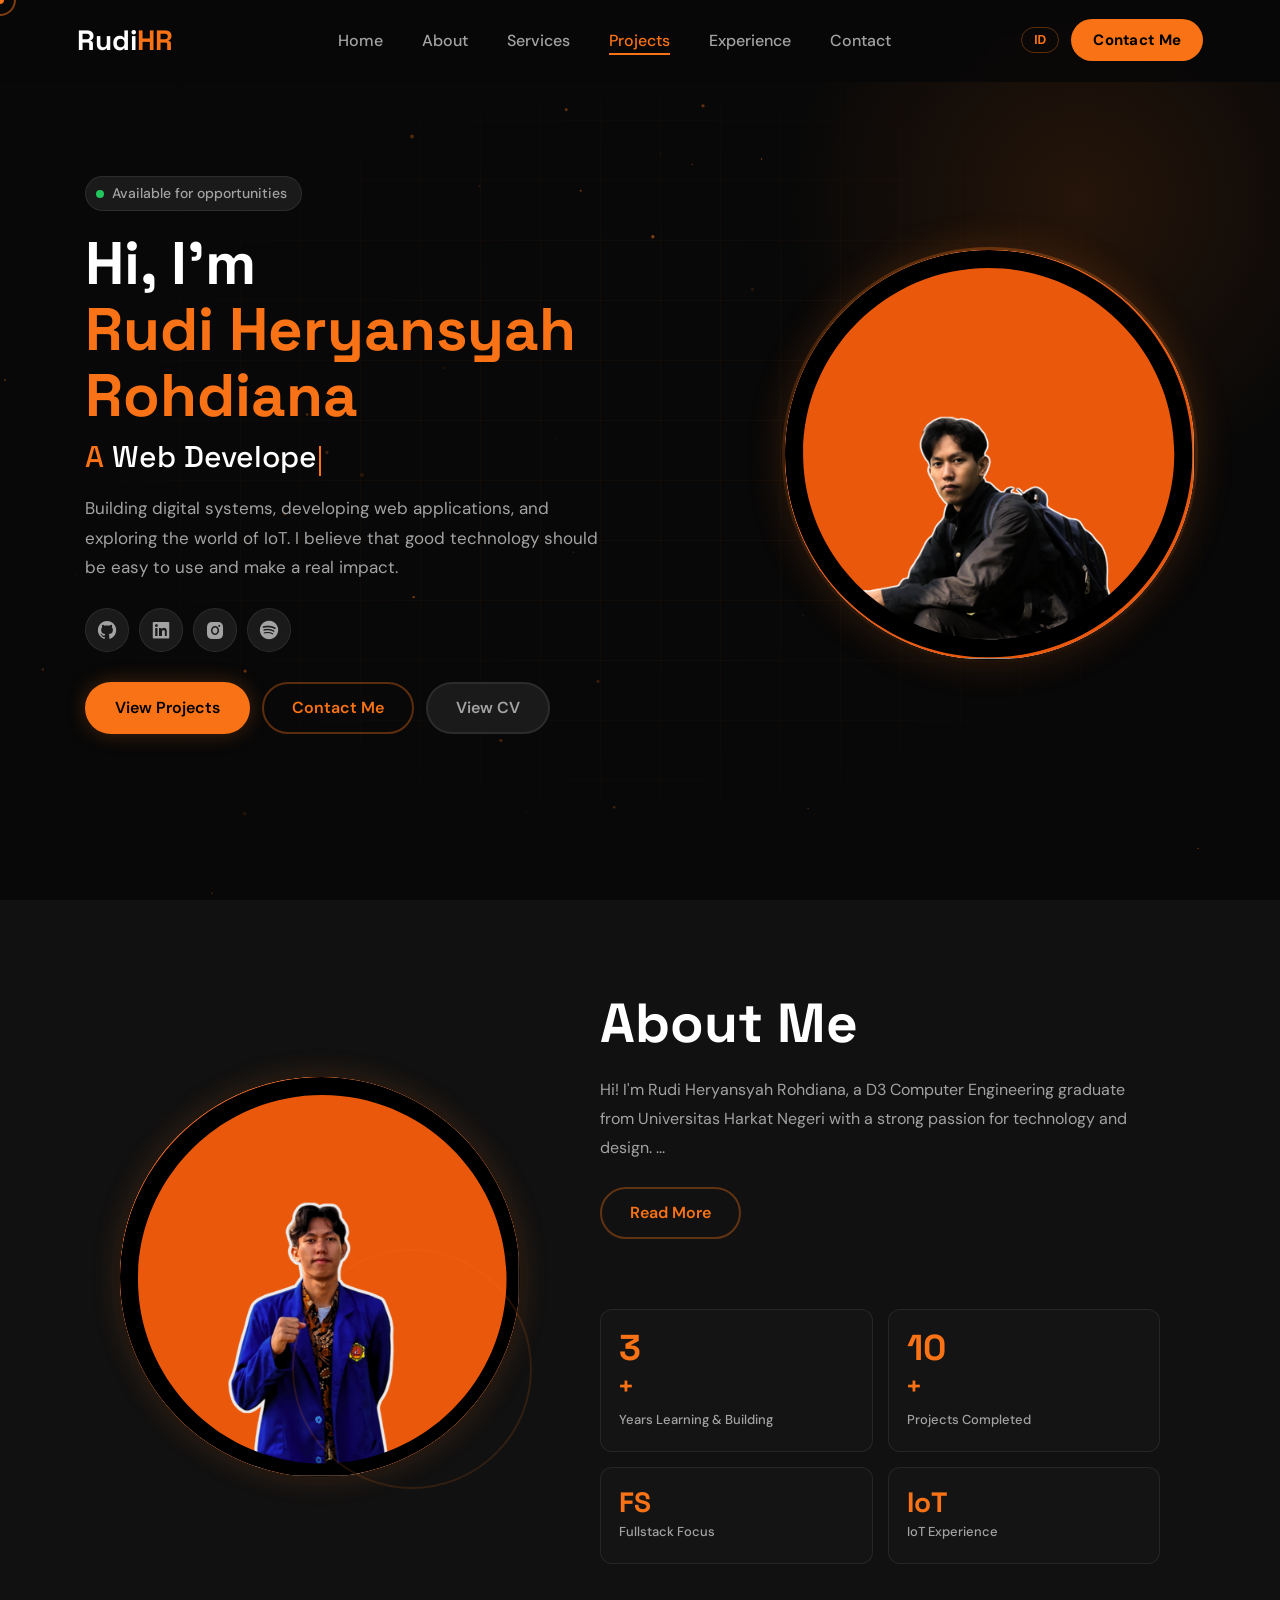
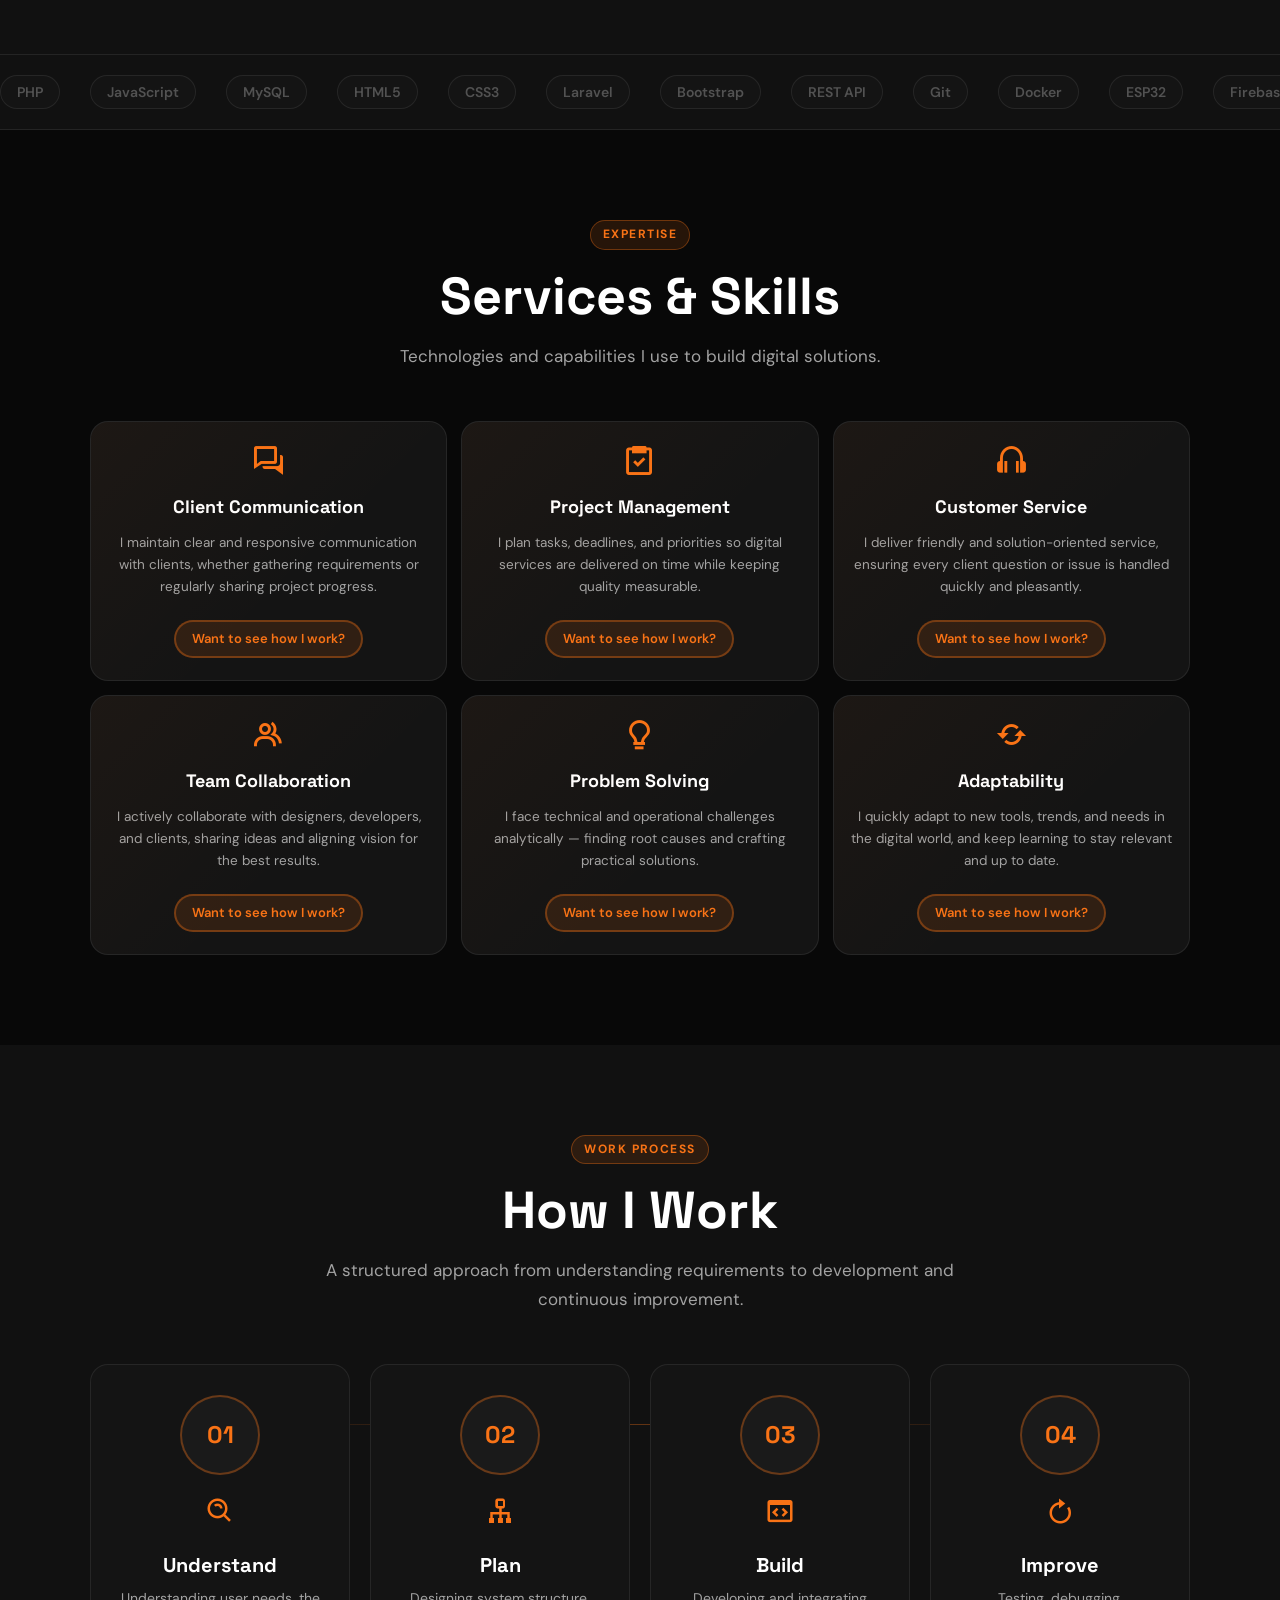
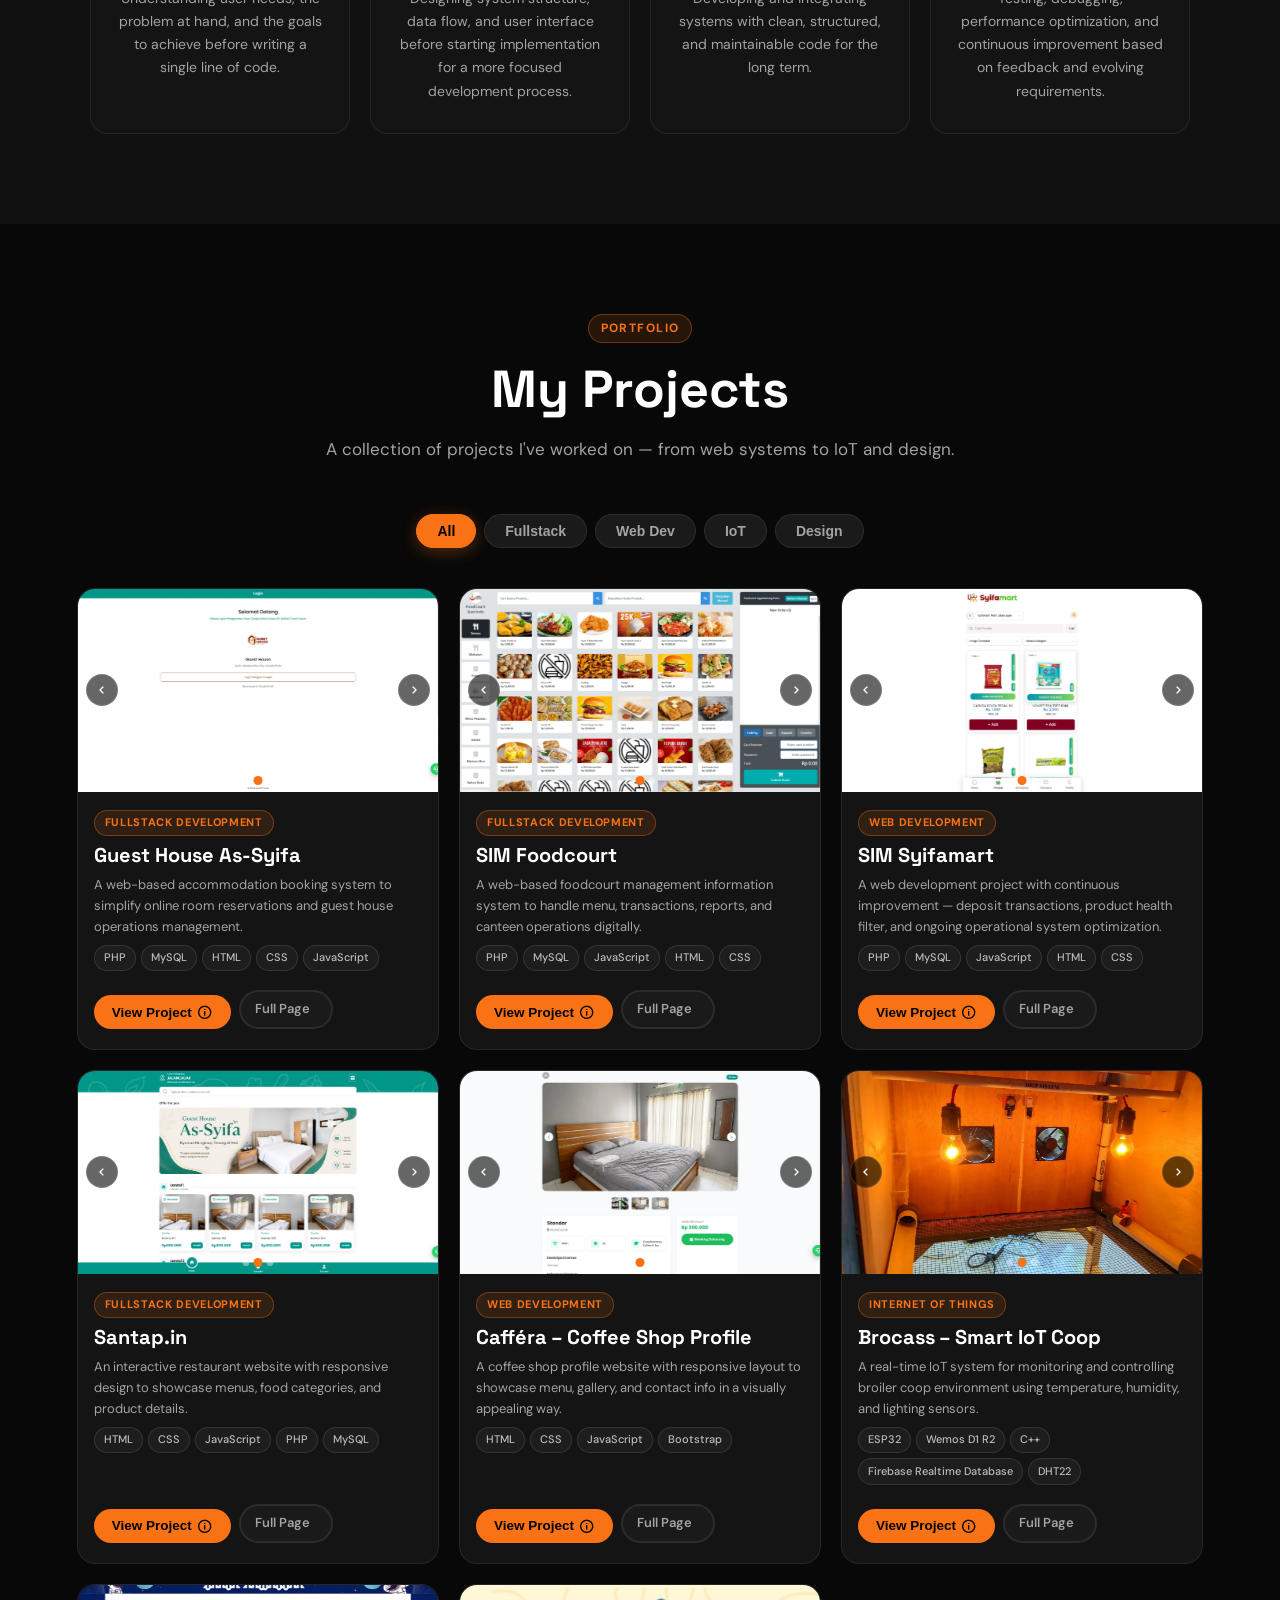
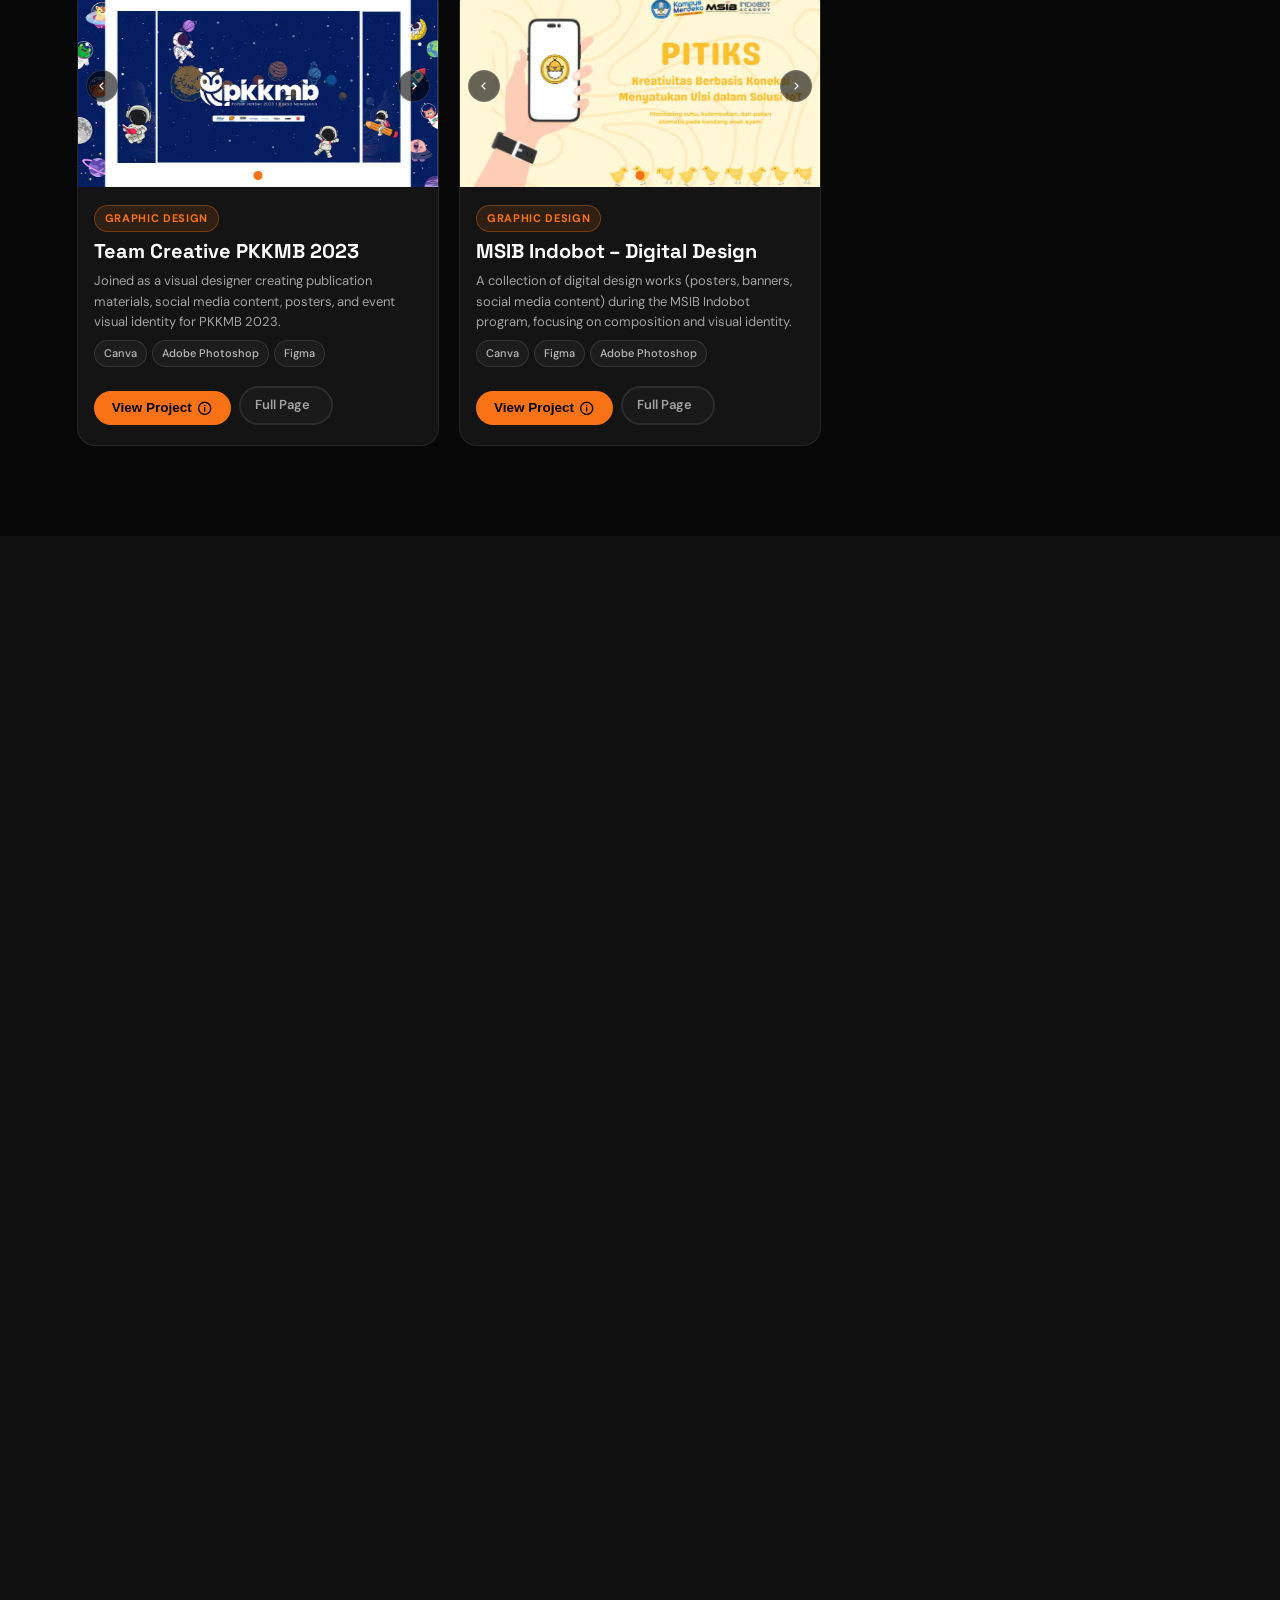
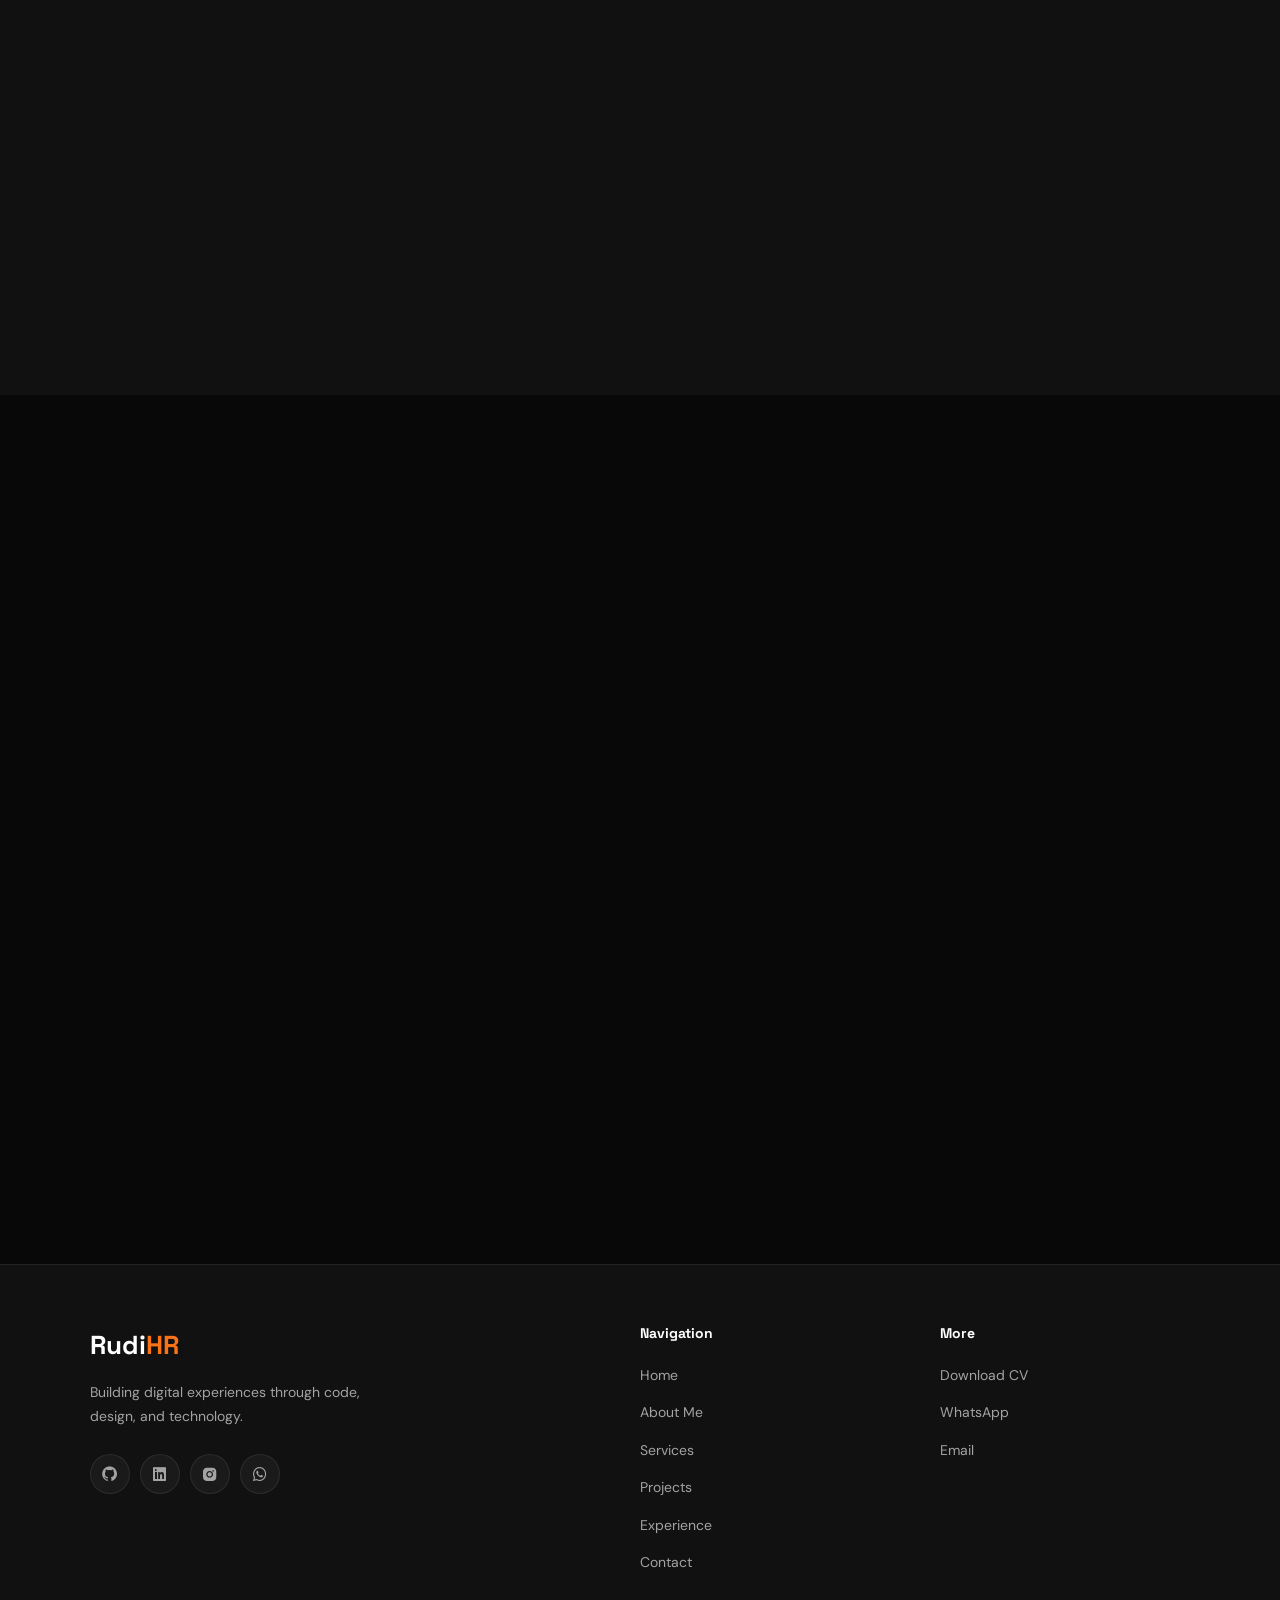
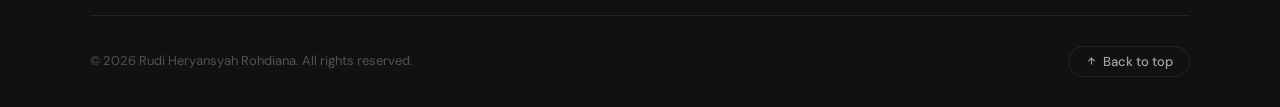
==== index.html @ b719194c "fix: update CV link for improved accessibility and clarity" ====
<!DOCTYPE html>
<html lang="en">
<head>
	<meta charset="UTF-8">
	<meta name="viewport" content="width=device-width, initial-scale=1.0">
	<meta name="description" content="Rudi Heryansyah Rohdiana — Fullstack Developer, Web Developer, IoT Enthusiast & Graphic Designer. Building digital experiences through code, design, and technology.">
	<meta property="og:title" content="Rudi Heryansyah Rohdiana | Fullstack Developer">
	<meta property="og:description" content="Fullstack Developer specializing in web systems, IoT, and digital design. Explore my projects and let's build something together.">
	<meta property="og:type" content="website">
	<title>Rudi Heryansyah Rohdiana | Fullstack Developer</title>
	<link rel="stylesheet" href="style.css">
	<link rel="preconnect" href="https://fonts.googleapis.com">
	<link rel="preconnect" href="https://fonts.gstatic.com" crossorigin>
	<link href="https://fonts.googleapis.com/css2?family=DM+Sans:wght@400;500;600;700&family=Space+Grotesk:wght@500;600;700&display=swap" rel="stylesheet">
	<link rel="stylesheet" href="https://unpkg.com/boxicons@2.1.4/css/boxicons.min.css">
</head>
<body>

<!-- ===== PRELOADER ===== -->
<div id="preloader" aria-hidden="true">
	<div class="preloader-inner">
		<span class="preloader-logo">RUDI<span>HR</span></span>
		<div class="preloader-bar"><div class="preloader-progress"></div></div>
	</div>
</div>

<!-- ===== SCROLL PROGRESS ===== -->
<div id="scrollProgress" aria-hidden="true"></div>

<!-- ===== CUSTOM CURSOR ===== -->
<div id="cursor" aria-hidden="true"></div>
<div id="cursorOuter" aria-hidden="true"></div>

<!-- ===== NAVBAR ===== -->
<header class="header" id="header">
	<a href="#home" class="logo" aria-label="Rudi HR - Kembali ke atas">
		Rudi<span>HR</span>
	</a>

	<button class="bx bx-menu" id="menu-icon" aria-label="Buka navigasi" aria-expanded="false"></button>

	<nav class="navbar" id="navbar" role="navigation" aria-label="Navigasi utama">
		<a href="#home" data-id="Beranda" data-en="Home">Home</a>
		<a href="#about" data-id="Tentang" data-en="About">About</a>
		<a href="#services" data-id="Layanan" data-en="Services">Services</a>
		<a href="#projects" data-id="Proyek" data-en="Projects">Projects</a>
		<a href="#experience" data-id="Pengalaman" data-en="Experience">Experience</a>
		<a href="#contact" data-id="Kontak" data-en="Contact">Contact</a>
	</nav>

	<div class="header-actions">
		<button id="langToggle" class="lang-toggle" type="button" aria-label="Ganti bahasa">EN</button>
		<a href="https://wa.me/62895605976398?text=Halo%20Rudi,%20saya%20tertarik%20dengan%20portofolio%20Anda!"
			class="gradient-btn" target="_blank" rel="noopener noreferrer"
			data-id="Hubungi Saya" data-en="Contact Me">Contact Me</a>
	</div>
</header>

<!-- ===== HERO SECTION ===== -->
<section class="home" id="home">
	<div class="hero-bg" aria-hidden="true">
		<div class="hero-grid"></div>
		<div class="hero-orb"></div>
		<canvas id="heroParticles"></canvas>
	</div>

	<div class="home-content reveal-left">
		<div class="availability-badge">
			<span class="availability-dot"></span>
			<span data-id="Terbuka untuk peluang baru" data-en="Available for opportunities">Available for opportunities</span>
		</div>

		<h1>
			<span data-id="Hai, Saya " data-en="Hi, I'm ">Hi, I'm </span><br>
			<span class="hero-name">Rudi Heryansyah Rohdiana</span>
		</h1>

		<h3>
			<span data-id="Seorang " data-en="A ">A </span>
			<span class="typing-text" id="typingText" aria-live="polite">Fullstack Developer</span>
		</h3>

		<p data-id="Membangun sistem digital, mengembangkan aplikasi web, dan mengeksplorasi dunia IoT. Saya percaya bahwa teknologi yang baik harus mudah digunakan dan memberikan dampak nyata."
		   data-en="Building digital systems, developing web applications, and exploring the world of IoT. I believe that good technology should be easy to use and make a real impact.">
			Building digital systems, developing web applications, and exploring the world of IoT. I believe that good technology should be easy to use and make a real impact.
		</p>

		<div class="social-icon">
			<a href="https://github.com/rudiheryansyahr02" target="_blank" rel="noopener noreferrer" aria-label="GitHub">
				<i class="bx bxl-github"></i>
			</a>
			<a href="https://www.linkedin.com/in/rudi-heryansyah-rohdiana-351042222/" target="_blank" rel="noopener noreferrer" aria-label="LinkedIn">
				<i class="bx bxl-linkedin-square"></i>
			</a>
			<a href="https://www.instagram.com/rudiheryansyah/" target="_blank" rel="noopener noreferrer" aria-label="Instagram">
				<i class="bx bxl-instagram-alt"></i>
			</a>
			<a href="https://open.spotify.com/user/7ftxss2qlmjs1l2uc2qrbvd3y?si=69e1d2ec35484572&nd=1&dlsi=08dc58176dfe413d" target="_blank" rel="noopener noreferrer" aria-label="Spotify">
				<i class="bx bxl-spotify"></i>
			</a>
		</div>

		<div class="btn-group">
			<a href="#projects" class="btn btn-primary" data-id="Lihat Proyek" data-en="View Projects">
				<i class="bx bx-code-alt"></i> View Projects
			</a>
			<a href="#contact" class="btn btn-outline" data-id="Hubungi Saya" data-en="Contact Me">
				<i class="bx bx-message-dots"></i> Contact Me
			</a>
			<a href="CV_Rudi Heryansyah Rohdiana.pdf" target="_blank" rel="noopener noreferrer" class="btn btn-ghost" data-id="Lihat CV" data-en="View CV" aria-label="View CV">
    			<i class="bx bx-show"></i>Download CV
			</a>
		</div>
	</div>

	<div class="home-img reveal-right">
		<div class="hero-img-wrap">
			<img src="images/banner.svg" alt="Rudi Heryansyah Rohdiana — Fullstack Developer illustration">
		</div>
	</div>
</section>

<!-- ===== ABOUT SECTION ===== -->
<section class="about" id="about">
	<div class="about-img reveal-left">
		<div class="about-img-wrap">
			<img src="images/banner2.svg" alt="About Rudi Heryansyah Rohdiana">
		</div>
	</div>

	<div class="about-content reveal-right">
		<h2 data-id="Tentang Saya" data-en="About Me">About <span>Me</span></h2>

		<p id="aboutText">
			<span data-id="Halo! Saya Rudi Heryansyah Rohdiana, lulusan D3 Teknik Komputer dari Universitas Harkat Negeri dengan minat besar di dunia teknologi dan desain."
			data-en="Hi! I'm Rudi Heryansyah Rohdiana, a D3 Computer Engineering graduate from Universitas Harkat Negeri with a strong passion for technology and design.">Hi! I'm Rudi Heryansyah Rohdiana, a D3 Computer Engineering graduate from Universitas Harkat Negeri with a strong passion for technology and design.</span>
			<span id="dots">...</span>
			<span id="more" hidden>
				<span data-id=" Saya senang membangun solusi digital yang bermanfaat melalui website, aplikasi, dan perangkat IoT. Selain teknis, saya juga mengeksplorasi desain grafis dan video editing sebagai cara mengekspresikan ide. Bagi saya, belajar hal baru adalah bagian terpenting dari perjalanan ini — karena dari situ saya terus tumbuh dan berkontribusi nyata di dunia digital."
				data-en=" I enjoy building useful digital solutions through websites, applications, and IoT devices. Beyond the technical side, I also explore graphic design and video editing as a way to express ideas. For me, continuous learning is the most important part of this journey — it's how I keep growing and making a real impact in the digital world."> I enjoy building useful digital solutions through websites, applications, and IoT devices. Beyond the technical side, I also explore graphic design and video editing as a way to express ideas. For me, continuous learning is the most important part of this journey — it's how I keep growing and making a real impact in the digital world.</span>
			</span>
		</p>

		<a href="#aboutText" class="btn btn-outline" id="readMoreBtn" aria-expanded="false"
		   data-id="Baca Selengkapnya" data-en="Read More">Read More</a>

		<div class="about-stats">
			<div class="stat-item reveal-up">
				<span class="stat-number" data-count="3">0</span><span class="stat-suffix">+</span>
				<span class="stat-label" data-id="Tahun Belajar & Membangun" data-en="Years Learning & Building">Years Learning & Building</span>
			</div>
			<div class="stat-item reveal-up">
				<span class="stat-number" data-count="10">0</span><span class="stat-suffix">+</span>
				<span class="stat-label" data-id="Proyek Selesai" data-en="Projects Completed">Projects Completed</span>
			</div>
			<div class="stat-item reveal-up">
				<span class="stat-number stat-text">FS</span>
				<span class="stat-label" data-id="Fullstack Focus" data-en="Fullstack Focus">Fullstack Focus</span>
			</div>
			<div class="stat-item reveal-up">
				<span class="stat-number stat-text">IoT</span>
				<span class="stat-label" data-id="Pengalaman IoT" data-en="IoT Experience">IoT Experience</span>
			</div>
		</div>
	</div>
</section>

<!-- ===== TECH MARQUEE ===== -->
<div class="marquee-section" aria-hidden="true">
	<div class="marquee-track">
		<div class="marquee-content">
			<span>PHP</span><span>JavaScript</span><span>MySQL</span><span>HTML5</span><span>CSS3</span>
			<span>Laravel</span><span>Bootstrap</span><span>REST API</span><span>Git</span><span>Docker</span>
			<span>ESP32</span><span>Firebase</span><span>Figma</span><span>Arduino IDE</span><span>VS Code</span>
			<span>PHP</span><span>JavaScript</span><span>MySQL</span><span>HTML5</span><span>CSS3</span>
			<span>Laravel</span><span>Bootstrap</span><span>REST API</span><span>Git</span><span>Docker</span>
			<span>ESP32</span><span>Firebase</span><span>Figma</span><span>Arduino IDE</span><span>VS Code</span>
		</div>
	</div>
</div>

<!-- ===== SERVICES (SKILLS) SECTION ===== -->
<section class="services" id="services">
	<div class="section-header reveal-up">
		<span class="section-tag" data-id="Keahlian" data-en="Expertise">Expertise</span>
		<h2 class="heading" data-id="Layanan & Skill" data-en="Services & Skills">Services & <span>Skills</span></h2>
		<p class="section-subtitle" data-id="Teknologi dan kemampuan yang saya gunakan untuk membangun solusi digital." data-en="Technologies and capabilities I use to build digital solutions.">Technologies and capabilities I use to build digital solutions.</p>
	</div>

	<div class="service-category reveal-up">
		<div class="services-container">
			<div class="service-box animate">
				<div class="service-info">
					<i class="bx bx-conversation"></i>
					<h4 data-id="Komunikasi Klien" data-en="Client Communication">Client Communication</h4>
					<p data-id="Saya menjaga komunikasi yang jelas dan responsif dengan klien, baik saat menggali kebutuhan maupun memberi kabar progres proyek secara rutin."
					data-en="I maintain clear and responsive communication with clients, whether gathering requirements or regularly sharing project progress.">I maintain clear and responsive communication with clients, whether gathering requirements or regularly sharing project progress.</p>
					<a href="services/soft-communication.html" class="btn doc-btn" data-id="Mau tahu caraku bekerja?" data-en="Want to see how I work?">Want to see how I work?</a>
				</div>
			</div>
			<div class="service-box animate">
				<div class="service-info">
					<i class="bx bx-task"></i>
					<h4 data-id="Manajemen Proyek" data-en="Project Management">Project Management</h4>
					<p data-id="Saya merencanakan tugas, tenggat waktu, dan prioritas agar layanan digital tersampaikan tepat waktu dan tetap terukur kualitasnya."
					data-en="I plan tasks, deadlines, and priorities so digital services are delivered on time while keeping quality measurable.">I plan tasks, deadlines, and priorities so digital services are delivered on time while keeping quality measurable.</p>
					<a href="services/soft-project.html" class="btn doc-btn" data-id="Mau tahu caraku bekerja?" data-en="Want to see how I work?">Want to see how I work?</a>
				</div>
			</div>
			<div class="service-box animate">
				<div class="service-info">
					<i class="bx bx-headphone"></i>
					<h4 data-id="Pelayanan Pelanggan" data-en="Customer Service">Customer Service</h4>
					<p data-id="Saya memberikan pelayanan dengan ramah dan solutif, memastikan setiap pertanyaan maupun kendala klien ditangani dengan cepat dan menyenangkan."
					data-en="I deliver friendly and solution-oriented service, ensuring every client question or issue is handled quickly and pleasantly.">I deliver friendly and solution-oriented service, ensuring every client question or issue is handled quickly and pleasantly.</p>
					<a href="services/soft-service.html" class="btn doc-btn" data-id="Mau tahu caraku bekerja?" data-en="Want to see how I work?">Want to see how I work?</a>
				</div>
			</div>
			<div class="service-box animate">
				<div class="service-info">
					<i class="bx bx-group"></i>
					<h4 data-id="Kolaborasi Tim" data-en="Team Collaboration">Team Collaboration</h4>
					<p data-id="Saya bekerja sama secara aktif dengan desainer, developer, maupun klien, berbagi ide dan menjaga keselarasan visi agar hasil maksimal."
					data-en="I actively collaborate with designers, developers, and clients, sharing ideas and aligning vision for the best results.">I actively collaborate with designers, developers, and clients, sharing ideas and aligning vision for the best results.</p>
					<a href="services/soft-teamwork.html" class="btn doc-btn" data-id="Mau tahu caraku bekerja?" data-en="Want to see how I work?">Want to see how I work?</a>
				</div>
			</div>
			<div class="service-box animate">
				<div class="service-info">
					<i class="bx bx-bulb"></i>
					<h4 data-id="Pemecahan Masalah" data-en="Problem Solving">Problem Solving</h4>
					<p data-id="Saya menghadapi tantangan teknis maupun operasional dengan pendekatan analitis, mencari akar masalah lalu merumuskan solusi yang tepat guna."
					data-en="I face technical and operational challenges analytically — finding root causes and crafting practical solutions.">I face technical and operational challenges analytically — finding root causes and crafting practical solutions.</p>
					<a href="services/soft-problem.html" class="btn doc-btn" data-id="Mau tahu caraku bekerja?" data-en="Want to see how I work?">Want to see how I work?</a>
				</div>
			</div>
			<div class="service-box animate">
				<div class="service-info">
					<i class="bx bx-refresh"></i>
					<h4 data-id="Adaptabilitas" data-en="Adaptability">Adaptability</h4>
					<p data-id="Saya mudah beradaptasi dengan alat, tren, dan kebutuhan baru di dunia digital, serta terus belajar agar layanan tetap relevan dan up to date."
					data-en="I quickly adapt to new tools, trends, and needs in the digital world, and keep learning to stay relevant and up to date.">I quickly adapt to new tools, trends, and needs in the digital world, and keep learning to stay relevant and up to date.</p>
					<a href="services/soft-adaptability.html" class="btn doc-btn" data-id="Mau tahu caraku bekerja?" data-en="Want to see how I work?">Want to see how I work?</a>
				</div>
			</div>
		</div>
	</div>
</section>

<!-- ===== HOW I WORK SECTION ===== -->
<section class="how-i-work" id="how-i-work">
	<div class="section-header reveal-up">
		<span class="section-tag" data-id="Proses Kerja" data-en="Work Process">Work Process</span>
		<h2 class="heading" data-id="Bagaimana Saya Bekerja" data-en="How I Work">How I <span>Work</span></h2>
		<p class="section-subtitle" data-id="Pendekatan terstruktur dari pemahaman kebutuhan hingga pengembangan dan peningkatan berkelanjutan." data-en="A structured approach from understanding requirements to development and continuous improvement.">A structured approach from understanding requirements to development and continuous improvement.</p>
	</div>
	<div class="work-steps">
		<div class="work-step reveal-up">
			<div class="step-number">01</div>
			<div class="step-icon"><i class="bx bx-search-alt"></i></div>
			<h3 data-id="Pahami" data-en="Understand">Understand</h3>
			<p data-id="Memahami kebutuhan pengguna, masalah yang dihadapi, dan tujuan yang ingin dicapai sebelum menulis satu baris kode pun."
			data-en="Understanding user needs, the problem at hand, and the goals to achieve before writing a single line of code.">Understanding user needs, the problem at hand, and the goals to achieve before writing a single line of code.</p>
		</div>
		<div class="work-step reveal-up">
			<div class="step-number">02</div>
			<div class="step-icon"><i class="bx bx-sitemap"></i></div>
			<h3 data-id="Rancang" data-en="Plan">Plan</h3>
			<p data-id="Merancang struktur sistem, alur data, dan antarmuka pengguna sebelum memulai implementasi agar pengembangan lebih terarah."
			data-en="Designing system structure, data flow, and user interface before starting implementation for a more focused development process.">Designing system structure, data flow, and user interface before starting implementation for a more focused development process.</p>
		</div>
		<div class="work-step reveal-up">
			<div class="step-number">03</div>
			<div class="step-icon"><i class="bx bx-code-block"></i></div>
			<h3 data-id="Bangun" data-en="Build">Build</h3>
			<p data-id="Mengembangkan dan mengintegrasikan sistem dengan kode yang bersih, terstruktur, dan dapat dipelihara untuk jangka panjang."
			data-en="Developing and integrating systems with clean, structured, and maintainable code for the long term.">Developing and integrating systems with clean, structured, and maintainable code for the long term.</p>
		</div>
		<div class="work-step reveal-up">
			<div class="step-number">04</div>
			<div class="step-icon"><i class="bx bx-revision"></i></div>
			<h3 data-id="Tingkatkan" data-en="Improve">Improve</h3>
			<p data-id="Testing, debugging, optimasi performa, dan peningkatan berkelanjutan berdasarkan feedback dan kebutuhan yang berkembang."
			data-en="Testing, debugging, performance optimization, and continuous improvement based on feedback and evolving requirements.">Testing, debugging, performance optimization, and continuous improvement based on feedback and evolving requirements.</p>
		</div>
	</div>
</section>

<!-- ===== PROJECTS SECTION ===== -->
<section class="projects-section" id="projects">
	<div class="section-header reveal-up">
		<span class="section-tag" data-id="Portofolio" data-en="Portfolio">Portfolio</span>
		<h2 class="heading" data-id="Proyek Saya" data-en="My Projects">My <span>Projects</span></h2>
		<p class="section-subtitle" data-id="Kumpulan project yang pernah saya kerjakan — dari sistem web hingga IoT dan desain." data-en="A collection of projects I've worked on — from web systems to IoT and design.">A collection of projects I've worked on — from web systems to IoT and design.</p>
	</div>

	<div class="project-filters reveal-up" role="tablist" aria-label="Filter proyek">
		<button class="filter-btn active" data-filter="all" role="tab" aria-selected="true" data-id="Semua" data-en="All">All</button>
		<button class="filter-btn" data-filter="Fullstack Development" role="tab" aria-selected="false">Fullstack</button>
		<button class="filter-btn" data-filter="Web Development" role="tab" aria-selected="false">Web Dev</button>
		<button class="filter-btn" data-filter="Internet of Things" role="tab" aria-selected="false">IoT</button>
		<button class="filter-btn" data-filter="Graphic Design" role="tab" aria-selected="false">Design</button>
	</div>

	<div class="project-grid" id="projectGrid"></div>
</section>

<!-- ===== EXPERIENCE SECTION ===== -->
<section class="experience" id="experience">
	<div class="section-header reveal-up">
		<span class="section-tag" data-id="Perjalanan" data-en="Journey">Journey</span>
		<h2 class="heading" data-id="Pengalaman & Kegiatan" data-en="Experience & Activities">Experience & <span>Activities</span></h2>
	</div>

	<div class="exp-grid">
		<article class="exp-card animate">
			<div class="exp-head">
				<div class="exp-icon"><i class="bx bx-book-open"></i></div>
				<div class="exp-meta">
					<span class="timeline-period">2022 – 2025</span>
					<span class="timeline-tag tag-experience">Experience</span>
				</div>
			</div>
			<h3>D3 Teknik Komputer</h3>
			<h4>Universitas Harkat Negeri</h4>
			<p data-id="Menempuh pendidikan di bidang Teknik Komputer dan mengembangkan ketertarikan pada website, aplikasi mobile, sistem digital, dan Internet of Things."
			data-en="Studied Computer Engineering and developed interest in websites, mobile apps, digital systems, and the Internet of Things.">Studied Computer Engineering and developed interest in websites, mobile apps, digital systems, and the Internet of Things.</p>
			<div class="timeline-gallery">
				<img src="images/5 (1).webp" alt="D3 Teknik Komputer - dokumentasi 1" loading="lazy">
				<img src="images/5 (2).webp" alt="D3 Teknik Komputer - dokumentasi 2" loading="lazy">
				<img src="images/5 (3).webp" alt="D3 Teknik Komputer - dokumentasi 3" loading="lazy">
			</div>
		</article>

		<article class="exp-card animate">
			<div class="exp-head">
				<div class="exp-icon"><i class="bx bx-code-curly"></i></div>
				<div class="exp-meta">
					<span class="timeline-period">FEB 2026 – NOW</span>
					<span class="timeline-tag tag-experience">Experience</span>
				</div>
			</div>
			<h3>Fullstack Developer</h3>
			<h4 data-id="Yayasan Assyifa Al Khoeriyah" data-en="Assyifa Al Khoeriyah Foundation">Assyifa Al Khoeriyah Foundation</h4>
			<p data-id="Berpengalaman sebagai Fullstack Developer dalam mendukung pengembangan dan pemeliharaan solusi digital di lingkungan Yayasan Assyifa Al Khoeriyah."
			data-en="Experienced as a Fullstack Developer supporting the development and maintenance of digital solutions at Assyifa Al Khoeriyah Foundation.">Experienced as a Fullstack Developer supporting the development and maintenance of digital solutions at Assyifa Al Khoeriyah Foundation.</p>
			<div class="timeline-gallery">
				<img src="images/6 (1).webp" alt="Fullstack Developer - dokumentasi 1" loading="lazy">
				<img src="images/6 (2).webp" alt="Fullstack Developer - dokumentasi 2" loading="lazy">
				<img src="images/6 (3).webp" alt="Fullstack Developer - dokumentasi 3" loading="lazy">
			</div>
		</article>

		<article class="exp-card animate">
			<div class="exp-head">
				<div class="exp-icon"><i class="bx bx-chip"></i></div>
				<div class="exp-meta">
					<span class="timeline-period">Feb – Jul 2024</span>
					<span class="timeline-tag tag-experience">Experience</span>
				</div>
			</div>
			<h3>MSIB Indobot</h3>
			<h4 data-id="Program Pengembangan IoT" data-en="IoT Development Program">IoT Development Program</h4>
			<p data-id="Mengerjakan dan mendokumentasikan proyek IoT serta menghasilkan karya desain digital sebagai bagian dari proses belajar dan pengembangan portofolio."
			data-en="Built and documented IoT projects while producing digital design works as part of my learning and portfolio development.">Built and documented IoT projects while producing digital design works as part of my learning and portfolio development.</p>
			<div class="timeline-gallery">
				<img src="images/msib1.webp" alt="MSIB Indobot - dokumentasi 1" loading="lazy">
				<img src="images/msib2 (1).webp" alt="MSIB Indobot - dokumentasi 2" loading="lazy">
				<img src="images/msib2 (2).webp" alt="MSIB Indobot - dokumentasi 3" loading="lazy">
			</div>
		</article>

		<article class="exp-card animate">
			<div class="exp-head">
				<div class="exp-icon"><i class="bx bx-group"></i></div>
				<div class="exp-meta">
					<span class="timeline-period">Agustus 2023</span>
					<span class="timeline-tag tag-activities">Activities</span>
				</div>
			</div>
			<h3>Team Creative PKKMB 2023</h3>
			<h4 data-id="Panitia, Divisi Kreatif" data-en="Committee, Creative Division">Committee, Creative Division</h4>
			<p data-id="Berperan dalam menyiapkan desain untuk kebutuhan acara. Pengalaman ini melatih kreativitas, kerja sama tim, dan kemampuan menyampaikan informasi melalui visual."
			data-en="Helped prepare designs for event needs. This experience trained creativity, teamwork, and the ability to communicate through visuals.">Helped prepare designs for event needs. This experience trained creativity, teamwork, and the ability to communicate through visuals.</p>
			<div class="timeline-gallery">
				<img src="images/3 (1).webp" alt="PKKMB 2023 - dokumentasi 1" loading="lazy">
				<img src="images/3 (2).webp" alt="PKKMB 2023 - dokumentasi 2" loading="lazy">
				<img src="images/3 (3).webp" alt="PKKMB 2023 - dokumentasi 3" loading="lazy">
			</div>
		</article>

		<article class="exp-card animate">
			<div class="exp-head">
				<div class="exp-icon"><i class="bx bx-trophy"></i></div>
				<div class="exp-meta">
					<span class="timeline-period">Desember 2023</span>
					<span class="timeline-tag tag-activities">Activities</span>
				</div>
			</div>
			<h3>Juara 2 Lomba Quicky Macky</h3>
			<h4 data-id="Tingkat Program Studi" data-en="Study Program Level">Study Program Level</h4>
			<p data-id="Berhasil meraih peringkat kedua dalam lomba akademik tingkat program studi."
			data-en="Achieved 2nd place in an academic competition at the study program level.">Achieved 2nd place in an academic competition at the study program level.</p>
			<div class="timeline-gallery">
				<img src="images/2 (1).webp" alt="Juara lomba - dokumentasi 1" loading="lazy">
				<img src="images/2 (2).webp" alt="Juara lomba - dokumentasi 2" loading="lazy">
				<img src="images/2 (3).webp" alt="Juara lomba - dokumentasi 3" loading="lazy">
			</div>
		</article>

		<article class="exp-card animate">
			<div class="exp-head">
				<div class="exp-icon"><i class="bx bx-pencil"></i></div>
				<div class="exp-meta">
					<span class="timeline-period">2023</span>
					<span class="timeline-tag tag-activities">Activities</span>
				</div>
			</div>
			<h3>Team Leader — Lomba Karya Tulis Ilmiah</h3>
			<h4 data-id="Ketua Tim" data-en="Team Leader">Team Leader</h4>
			<p data-id="Menjadi ketua tim dalam Lomba Karya Tulis Ilmiah dengan mengangkat isu pemanfaatan kecerdasan buatan. Karya kami mengusung judul &ldquo;Utilizing AI to Build a Smart and Dynamic Future&rdquo;."
			data-en="Served as team leader in a Scientific Writing Competition on leveraging artificial intelligence. Our work was titled &ldquo;Utilizing AI to Build a Smart and Dynamic Future&rdquo;.">Served as team leader in a Scientific Writing Competition on leveraging artificial intelligence. Our work was titled &ldquo;Utilizing AI to Build a Smart and Dynamic Future&rdquo;.</p>
			<div class="timeline-gallery">
				<img src="images/1 (1).webp" alt="LKTI - dokumentasi 1" loading="lazy">
				<img src="images/1 (2).webp" alt="LKTI - dokumentasi 2" loading="lazy">
				<img src="images/1 (3).webp" alt="LKTI - dokumentasi 3" loading="lazy">
			</div>
		</article>

		<article class="exp-card animate">
			<div class="exp-head">
				<div class="exp-icon"><i class="bx bx-target-lock"></i></div>
				<div class="exp-meta">
					<span class="timeline-period">2023 – 2024</span>
					<span class="timeline-tag tag-activities">Activities</span>
				</div>
			</div>
			<h3>Leader UKM Bulutangkis</h3>
			<h4 data-id="Ketua / Leader" data-en="Chairman / Leader">Chairman / Leader</h4>
			<ul class="timeline-list">
				<li data-id="Mengatur jadwal latihan, mengoordinasikan turnamen, dan memotivasi anggota untuk mencapai performa terbaik."
				data-en="Organized practice schedules, coordinated tournaments, and motivated members to reach their best performance.">Organized practice schedules, coordinated tournaments, and motivated members to reach their best performance.</li>
				<li data-id="Memberikan bimbingan teknik dasar dan aturan permainan resmi."
				data-en="Provided guidance on basic techniques and official game rules.">Provided guidance on basic techniques and official game rules.</li>
			</ul>
			<div class="timeline-gallery">
				<img src="images/4 (1).webp" alt="UKM Bulutangkis - dokumentasi 1" loading="lazy">
				<img src="images/4 (2).webp" alt="UKM Bulutangkis - dokumentasi 2" loading="lazy">
				<img src="images/4 (3).webp" alt="UKM Bulutangkis - dokumentasi 3" loading="lazy">
			</div>
		</article>
	</div>
</section>

<!-- ===== CONTACT SECTION ===== -->
<section class="contact" id="contact">
	<div class="section-header reveal-up">
		<span class="section-tag" data-id="Kontak" data-en="Contact">Contact</span>
		<h2 class="heading" data-id="Mari Berkolaborasi" data-en="Let's Build Together">Let's Build <span>Together</span></h2>
		<p class="section-subtitle" data-id="Punya project menarik? Saya terbuka untuk diskusi, kolaborasi, atau peluang kerja." data-en="Have an interesting project? I'm open for discussions, collaborations, or job opportunities.">Have an interesting project? I'm open for discussions, collaborations, or job opportunities.</p>
	</div>

	<div class="contact-wrapper">
		<div class="contact-info reveal-left">
			<h3 data-id="Hubungi Saya" data-en="Get In Touch">Get In Touch</h3>
			<p data-id="Jangan ragu untuk menghubungi saya melalui form atau kontak langsung di bawah ini." data-en="Feel free to reach out via the form or directly through the channels below.">Feel free to reach out via the form or directly through the channels below.</p>

			<div class="contact-links">
				<a href="https://wa.me/62895605976398?text=Halo%20Rudi,%20saya%20tertarik%20untuk%20berdiskusi%20mengenai%20project..." class="contact-link" target="_blank" rel="noopener noreferrer">
					<i class="bx bxl-whatsapp"></i>
					<div>
						<span class="contact-link-label">WhatsApp</span>
						<span class="contact-link-value">+62 895 6059 76398</span>
					</div>
				</a>
				<a href="mailto:rudihr016@gmail.com" class="contact-link" target="_blank" rel="noopener noreferrer">
					<i class="bx bx-envelope"></i>
					<div>
						<span class="contact-link-label">Email</span>
						<span class="contact-link-value">rudihr016@gmail.com</span>
					</div>
				</a>
				<a href="https://www.linkedin.com/in/rudi-heryansyah-rohdiana-351042222/" class="contact-link" target="_blank" rel="noopener noreferrer">
					<i class="bx bxl-linkedin"></i>
					<div>
						<span class="contact-link-label">LinkedIn</span>
						<span class="contact-link-value">Rudi Heryansyah Rohdiana</span>
					</div>
				</a>
				<a href="https://github.com/rudiheryansyahr02" class="contact-link" target="_blank" rel="noopener noreferrer">
					<i class="bx bxl-github"></i>
					<div>
						<span class="contact-link-label">GitHub</span>
						<span class="contact-link-value">rudiheryansyahr02</span>
					</div>
				</a>
			</div>
		</div>

		<form id="contactForm" class="contact-form reveal-right" novalidate>
			<div class="form-row">
				<div class="form-group">
					<label for="from_name" data-id="Nama Lengkap" data-en="Full Name">Full Name</label>
					<input type="text" id="from_name" name="from_name" placeholder="John Doe" data-ph-id="Nama Lengkap" data-ph-en="John Doe" required autocomplete="name">
				</div>
				<div class="form-group">
					<label for="from_email">Email</label>
					<input type="email" id="from_email" name="from_email" placeholder="john@example.com" data-ph-id="email@contoh.com" data-ph-en="john@example.com" required autocomplete="email">
				</div>
			</div>
			<div class="form-group">
				<label for="subject" data-id="Subjek" data-en="Subject">Subject</label>
				<input type="text" id="subject" name="subject" placeholder="Project discussion / collaboration" data-ph-id="Diskusi project / kolaborasi" data-ph-en="Project discussion / collaboration" required>
			</div>
			<div class="form-group">
				<label for="message" data-id="Pesan" data-en="Message">Message</label>
				<textarea id="message" name="message" rows="5" placeholder="Tell me about your project or how I can help..." data-ph-id="Ceritakan project atau bagaimana saya bisa membantu..." data-ph-en="Tell me about your project or how I can help..." required minlength="20"></textarea>
			</div>
			<input type="submit" value="Send via WhatsApp" class="btn btn-primary submit-btn" data-id="Kirim via WhatsApp" data-en="Send via WhatsApp" aria-label="Kirim pesan via WhatsApp">
			<div id="status" class="status" role="alert" aria-live="polite"></div>
		</form>
	</div>
</section>

<!-- ===== FOOTER ===== -->
<footer class="footer">
	<div class="footer-inner">
		<div class="footer-brand">
			<a href="#home" class="logo footer-logo">Rudi<span>HR</span></a>
			<p data-id="Membangun pengalaman digital melalui kode, desain, dan teknologi." data-en="Building digital experiences through code, design, and technology.">Building digital experiences through code, design, and technology.</p>
			<div class="social-icon footer-social">
				<a href="https://github.com/rudiheryansyahr02" target="_blank" rel="noopener noreferrer" aria-label="GitHub"><i class="bx bxl-github"></i></a>
				<a href="https://www.linkedin.com/in/rudi-heryansyah-rohdiana-351042222/" target="_blank" rel="noopener noreferrer" aria-label="LinkedIn"><i class="bx bxl-linkedin-square"></i></a>
				<a href="https://www.instagram.com/rudiheryansyah/" target="_blank" rel="noopener noreferrer" aria-label="Instagram"><i class="bx bxl-instagram-alt"></i></a>
				<a href="https://wa.me/62895605976398" target="_blank" rel="noopener noreferrer" aria-label="WhatsApp"><i class="bx bxl-whatsapp"></i></a>
			</div>
		</div>
		<div class="footer-links">
			<h4 data-id="Navigasi" data-en="Navigation">Navigation</h4>
			<ul>
				<li><a href="#home" data-id="Beranda" data-en="Home">Home</a></li>
				<li><a href="#about" data-id="Tentang Saya" data-en="About Me">About Me</a></li>
				<li><a href="#services" data-id="Layanan" data-en="Services">Services</a></li>
				<li><a href="#projects" data-id="Proyek" data-en="Projects">Projects</a></li>
				<li><a href="#experience" data-id="Pengalaman" data-en="Experience">Experience</a></li>
				<li><a href="#contact" data-id="Kontak" data-en="Contact">Contact</a></li>
			</ul>
		</div>
		<div class="footer-links">
			<h4 data-id="Lainnya" data-en="More">More</h4>
			<ul>
				<li><a href="CV_Rudi Heryansyah Rohdiana.pdf" download data-id="Unduh CV" data-en="Download CV">Download CV</a></li>
				<li><a href="https://wa.me/62895605976398?text=Halo%20Rudi,%20saya%20tertarik%20untuk%20berdiskusi..." target="_blank" rel="noopener noreferrer" data-id="WhatsApp" data-en="WhatsApp">WhatsApp</a></li>
				<li><a href="mailto:rudihr016@gmail.com" data-id="Email" data-en="Email">Email</a></li>
			</ul>
		</div>
	</div>
	<div class="footer-bottom">
		<p class="copyright">© 2026 Rudi Heryansyah Rohdiana. All rights reserved.</p>
		<button id="backToTop" class="back-to-top-footer" aria-label="Kembali ke atas">
			<i class="bx bx-up-arrow-alt"></i> Back to top
		</button>
	</div>
</footer>

<!-- ===== BACK TO TOP BUTTON ===== -->
<button id="backToTopBtn" class="back-to-top" aria-label="Kembali ke atas" title="Back to top">
	<i class="bx bx-chevron-up"></i>
</button>

<!-- ===== PROJECT MODAL ===== -->
<div id="projectModal" class="modal" role="dialog" aria-modal="true" aria-labelledby="modalTitle" hidden>
	<div class="modal-overlay" id="modalOverlay"></div>
	<div class="modal-content">
		<button class="modal-close" id="modalClose" aria-label="Tutup modal">
			<i class="bx bx-x"></i>
		</button>
		<div id="modalBody"></div>
	</div>
</div>

<!-- ===== LIGHTBOX ===== -->
<div id="lightbox" class="lightbox" role="dialog" aria-modal="true" aria-label="Image lightbox" hidden>
	<div class="lightbox-overlay" id="lightboxOverlay"></div>
	<div class="lightbox-content">
		<button class="lightbox-close" id="lightboxClose" aria-label="Tutup lightbox"><i class="bx bx-x"></i></button>
		<button class="lightbox-prev" id="lightboxPrev" aria-label="Gambar sebelumnya"><i class="bx bx-chevron-left"></i></button>
		<button class="lightbox-next" id="lightboxNext" aria-label="Gambar berikutnya"><i class="bx bx-chevron-right"></i></button>
		<img id="lightboxImg" src="" alt="Lightbox image">
		<div class="lightbox-counter" id="lightboxCounter" aria-live="polite">1 / 1</div>
	</div>
</div>

<!-- ===== COMMAND PALETTE ===== -->
<div id="commandPalette" class="command-palette" role="dialog" aria-modal="true" aria-label="Command palette" hidden>
	<div class="command-overlay" id="commandOverlay"></div>
	<div class="command-content">
		<div class="command-search">
			<i class="bx bx-search"></i>
			<input type="text" id="commandInput" placeholder="Search or navigate..." aria-label="Command palette search" autocomplete="off">
			<span class="command-hint">ESC to close</span>
		</div>
		<ul class="command-list" id="commandList" role="listbox">
			<li role="option" data-href="#home"><i class="bx bx-home"></i> <span>Home</span></li>
			<li role="option" data-href="#about"><i class="bx bx-user"></i> <span>About Me</span></li>
			<li role="option" data-href="#services"><i class="bx bx-wrench"></i> <span>Services & Skills</span></li>
			<li role="option" data-href="#projects"><i class="bx bx-code-alt"></i> <span>Projects</span></li>
			<li role="option" data-href="#experience"><i class="bx bx-briefcase"></i> <span>Experience</span></li>
			<li role="option" data-href="#contact"><i class="bx bx-envelope"></i> <span>Contact</span></li>
			<li role="option" data-action="download-cv"><i class="bx bx-download"></i> <span>Download CV</span></li>
			<li role="option" data-href="https://wa.me/62895605976398" data-external="true"><i class="bx bxl-whatsapp"></i> <span>WhatsApp</span></li>
			<li role="option" data-href="https://github.com/rudiheryansyahr02" data-external="true"><i class="bx bxl-github"></i> <span>GitHub</span></li>
		</ul>
	</div>
</div>

<script src="script.js"></script>
</body>
</html>
---- style.css ----
/* ===== CSS VARIABLES ===== */
:root {
  --bg-primary: #080808;
  --bg-secondary: #111111;
  --bg-card: #141414;
  --bg-elevated: #1a1a1a;
  --accent: #f97316;
  --accent-hover: #fb923c;
  --accent-dim: rgba(249, 115, 22, 0.12);
  --accent-border: rgba(249, 115, 22, 0.35);
  --text-primary: #ffffff;
  --text-secondary: #a3a3a3;
  --text-muted: #525252;
  --border: rgba(255, 255, 255, 0.08);
  --border-hover: rgba(249, 115, 22, 0.4);
  --shadow-sm: 0 2px 8px rgba(0, 0, 0, 0.3);
  --shadow-md: 0 8px 24px rgba(0, 0, 0, 0.4);
  --shadow-lg: 0 20px 50px rgba(0, 0, 0, 0.5);
  --shadow-orange: 0 0 30px rgba(249, 115, 22, 0.2);
  --radius-sm: 0.8rem;
  --radius-md: 1.2rem;
  --radius-lg: 1.8rem;
  --radius-xl: 2.4rem;
  --transition: 0.3s ease;
  --transition-slow: 0.5s ease;
}

/* ===== RESET & BASE ===== */
*, *::before, *::after {
  margin: 0;
  padding: 0;
  box-sizing: border-box;
  text-decoration: none;
}

html {
  font-size: 62.5%;
  scroll-behavior: smooth;
  overflow-x: hidden;
}

body {
  background: var(--bg-primary);
  color: var(--text-primary);
  font-family: "DM Sans", system-ui, sans-serif;
  font-size: 1.6rem;
  line-height: 1.6;
  overflow-x: hidden;
}

h1, h2, h3, h4, h5, h6 {
  font-family: "Space Grotesk", system-ui, sans-serif;
  line-height: 1.2;
}

img { display: block; max-width: 100%; }
button { cursor: pointer; }
ul { list-style: none; }

/* ===== SCROLLBAR ===== */
::-webkit-scrollbar { width: 6px; }
::-webkit-scrollbar-thumb { background: var(--accent); border-radius: 3px; }
::-webkit-scrollbar-track { background: var(--bg-secondary); }

/* ===== PRELOADER ===== */
#preloader {
  position: fixed;
  inset: 0;
  background: var(--bg-primary);
  display: flex;
  align-items: center;
  justify-content: center;
  z-index: 9999;
  transition: opacity 0.5s ease, visibility 0.5s ease;
}
#preloader.hidden { opacity: 0; visibility: hidden; }
.preloader-inner { text-align: center; }
.preloader-logo {
  font-family: "Space Grotesk", sans-serif;
  font-size: 3.2rem;
  font-weight: 700;
  color: var(--text-primary);
  letter-spacing: 0.1em;
  display: block;
  margin-bottom: 2rem;
}
.preloader-logo span { color: var(--accent); }
.preloader-bar {
  width: 160px;
  height: 3px;
  background: var(--bg-elevated);
  border-radius: 2px;
  overflow: hidden;
  margin: 0 auto;
}
.preloader-progress {
  height: 100%;
  width: 0;
  background: var(--accent);
  border-radius: 2px;
  animation: preloaderAnim 1.2s ease forwards;
}
@keyframes preloaderAnim {
  0% { width: 0; }
  100% { width: 100%; }
}

/* ===== SCROLL PROGRESS ===== */
#scrollProgress {
  position: fixed;
  top: 0;
  left: 0;
  height: 3px;
  background: var(--accent);
  z-index: 10000;
  width: 0%;
  transition: width 0.1s linear;
}

/* ===== CUSTOM CURSOR ===== */
#cursor, #cursorOuter {
  display: none;
  position: fixed;
  border-radius: 50%;
  pointer-events: none;
  z-index: 9998;
  transition: transform 0.15s ease, opacity 0.2s ease;
}
@media (hover: hover) and (pointer: fine) {
  #cursor {
    display: block;
    width: 8px;
    height: 8px;
    background: var(--accent);
    transform: translate(-50%, -50%);
  }
  #cursorOuter {
    display: block;
    width: 32px;
    height: 32px;
    border: 2px solid rgba(249, 115, 22, 0.5);
    transform: translate(-50%, -50%);
    transition: transform 0.2s ease, width 0.2s ease, height 0.2s ease, border-color 0.2s ease;
  }
  body.cursor-hover #cursorOuter {
    width: 48px;
    height: 48px;
    border-color: var(--accent);
  }
}

/* ===== SCROLL ANIMATIONS ===== */
.reveal-up, .reveal-left, .reveal-right {
  opacity: 0;
  transition: opacity 0.7s ease, transform 0.7s ease;
}
.reveal-up { transform: translateY(30px); }
.reveal-left { transform: translateX(-30px); }
.reveal-right { transform: translateX(30px); }
.reveal-up.visible, .reveal-left.visible, .reveal-right.visible {
  opacity: 1;
  transform: none;
}
.animate {
  opacity: 0;
  transform: translateY(20px);
  transition: opacity 0.6s ease, transform 0.6s ease;
}
.animate.active {
  opacity: 1;
  transform: none;
}

/* ===== SPAN ORANGE GLOBAL ===== */
span.orange, h1 span:last-child, h2 span, .hero-name span,
.logo span, h3 span { color: var(--accent); }

/* ===== HEADER / NAVBAR ===== */
.header {
  position: fixed;
  top: 0;
  left: 0;
  right: 0;
  padding: 1.8rem 6%;
  background: rgba(8, 8, 8, 0.85);
  backdrop-filter: blur(16px);
  -webkit-backdrop-filter: blur(16px);
  border-bottom: 1px solid transparent;
  display: flex;
  justify-content: space-between;
  align-items: center;
  z-index: 1000;
  transition: padding var(--transition), border-color var(--transition), background var(--transition);
}
.header.scrolled {
  padding: 1.2rem 6%;
  border-bottom-color: var(--border);
  background: rgba(8, 8, 8, 0.96);
}
.logo {
  font-family: "Space Grotesk", sans-serif;
  font-size: 2.8rem;
  font-weight: 800;
  color: var(--text-primary);
  transition: opacity var(--transition);
  flex-shrink: 0;
}
.logo span { color: var(--accent); }
.logo:hover { opacity: 0.85; }
.navbar a {
  font-size: 1.6rem;
  color: var(--text-secondary);
  margin-left: 3.5rem;
  font-weight: 500;
  transition: color var(--transition);
  position: relative;
  padding-bottom: 2px;
}
.navbar a::after {
  content: '';
  position: absolute;
  bottom: -2px;
  left: 0;
  right: 0;
  height: 2px;
  background: var(--accent);
  transform: scaleX(0);
  transition: transform var(--transition);
}
.navbar a:hover, .navbar a.active {
  color: var(--text-primary);
}
.navbar a:hover::after, .navbar a.active::after {
  transform: scaleX(1);
}
.navbar a.active { color: var(--accent); }
.header-actions {
  display: flex;
  align-items: center;
  gap: 1.2rem;
}
.lang-toggle {
  background: transparent;
  border: 1.5px solid var(--accent-border);
  color: var(--accent);
  font-weight: 700;
  font-size: 1.2rem;
  padding: 0.5rem 1.2rem;
  border-radius: 2rem;
  transition: background var(--transition), color var(--transition), border-color var(--transition);
}
.lang-toggle:hover {
  background: var(--accent);
  color: var(--bg-primary);
  border-color: var(--accent);
}
.gradient-btn {
  font-size: 1.5rem;
  padding: 0.9rem 2.2rem;
  border-radius: 3rem;
  background: var(--accent);
  color: #000;
  font-weight: 700;
  letter-spacing: 0.02em;
  border: none;
  transition: transform var(--transition), background var(--transition), box-shadow var(--transition);
  white-space: nowrap;
}
.gradient-btn:hover {
  transform: translateY(-2px);
  background: var(--accent-hover);
  box-shadow: 0 8px 24px rgba(249, 115, 22, 0.35);
}
#menu-icon {
  background: transparent;
  border: 0;
  font-size: 3.2rem;
  color: var(--accent);
  display: none;
  padding: 0.4rem;
}

/* ===== SECTION BASE ===== */
section {
  padding: 9rem 6%;
}
.section-header {
  text-align: center;
  max-width: 700px;
  margin: 0 auto 5rem;
}
.section-tag {
  display: inline-block;
  font-size: 1.2rem;
  font-weight: 700;
  text-transform: uppercase;
  letter-spacing: 0.12em;
  color: var(--accent);
  padding: 0.4rem 1.2rem;
  background: var(--accent-dim);
  border: 1px solid var(--accent-border);
  border-radius: 2rem;
  margin-bottom: 1.5rem;
}
.heading {
  font-size: clamp(3.6rem, 5vw, 5.2rem);
  font-weight: 700;
  color: var(--text-primary);
  margin-bottom: 1.5rem;
}
.heading span { color: var(--accent); }
.section-subtitle {
  font-size: 1.7rem;
  color: var(--text-secondary);
  line-height: 1.7;
}

/* ===== BUTTONS ===== */
.btn {
  display: inline-flex;
  align-items: center;
  gap: 0.7rem;
  padding: 1.1rem 2.8rem;
  border-radius: 3rem;
  font-size: 1.6rem;
  font-weight: 600;
  transition: transform var(--transition), box-shadow var(--transition), background var(--transition), color var(--transition), border-color var(--transition);
  border: 2px solid transparent;
  white-space: nowrap;
  cursor: pointer;
}
.btn-primary {
  background: var(--accent);
  color: #000;
  box-shadow: 0 0 20px rgba(249, 115, 22, 0.25);
}
.btn-primary:hover {
  background: var(--accent-hover);
  transform: translateY(-2px);
  box-shadow: 0 8px 28px rgba(249, 115, 22, 0.4);
  color: #000;
}
.btn-outline {
  background: transparent;
  color: var(--accent);
  border-color: var(--accent-border);
}
.btn-outline:hover {
  background: var(--accent);
  color: #000;
  border-color: var(--accent);
  transform: translateY(-2px);
  box-shadow: 0 8px 24px rgba(249, 115, 22, 0.3);
}
.btn-ghost {
  background: var(--bg-elevated);
  color: var(--text-secondary);
  border-color: var(--border);
}
.btn-ghost:hover {
  background: var(--bg-card);
  color: var(--text-primary);
  border-color: rgba(255,255,255,0.2);
  transform: translateY(-2px);
}

/* ===== HERO SECTION ===== */
.home {
  min-height: 100vh;
  display: flex;
  align-items: center;
  justify-content: center;
  gap: 10rem;
  padding-top: 10rem;
  position: relative;
  overflow: hidden;
}
.hero-bg {
  position: absolute;
  inset: 0;
  z-index: 0;
  pointer-events: none;
}
.hero-grid {
  position: absolute;
  inset: 0;
  background-image: linear-gradient(rgba(249,115,22,0.04) 1px, transparent 1px),
                    linear-gradient(90deg, rgba(249,115,22,0.04) 1px, transparent 1px);
  background-size: 60px 60px;
  mask-image: radial-gradient(ellipse at 50% 50%, black 30%, transparent 80%);
}
.hero-orb {
  position: absolute;
  top: -100px;
  right: -100px;
  width: 600px;
  height: 600px;
  background: radial-gradient(circle, rgba(249,115,22,0.12) 0%, transparent 70%);
  pointer-events: none;
  animation: orbFloat 8s ease-in-out infinite;
}
@keyframes orbFloat {
  0%, 100% { transform: translate(0, 0); }
  50% { transform: translate(-20px, 20px); }
}
#heroParticles {
  position: absolute;
  inset: 0;
  width: 100%;
  height: 100%;
}
.home-content {
  position: relative;
  z-index: 1;
  display: flex;
  flex-direction: column;
  align-items: flex-start;
  max-width: 600px;
}
.availability-badge {
  display: inline-flex;
  align-items: center;
  gap: 0.8rem;
  font-size: 1.4rem;
  font-weight: 500;
  color: var(--text-secondary);
  padding: 0.5rem 1.4rem 0.5rem 1rem;
  background: var(--bg-elevated);
  border: 1px solid var(--border);
  border-radius: 2rem;
  margin-bottom: 2rem;
}
.availability-dot {
  width: 8px;
  height: 8px;
  background: #22c55e;
  border-radius: 50%;
  flex-shrink: 0;
  animation: availPulse 2s ease-in-out infinite;
}
@keyframes availPulse {
  0%, 100% { box-shadow: 0 0 0 0 rgba(34,197,94,0.5); }
  50% { box-shadow: 0 0 0 6px rgba(34,197,94,0); }
}
.home-content h1 {
  font-size: clamp(3.6rem, 5vw, 6rem);
  font-weight: 700;
  line-height: 1.1;
  margin-bottom: 1rem;
}
.hero-name { color: var(--accent); display: block; }
.home-content h3 {
  font-size: clamp(2.2rem, 3vw, 3rem);
  font-weight: 500;
  color: var(--text-secondary);
  margin-bottom: 1.8rem;
}
.typing-text { color: var(--text-primary); }
.typing-cursor {
  display: inline-block;
  width: 2px;
  height: 1em;
  background: var(--accent);
  margin-left: 2px;
  vertical-align: text-bottom;
  animation: blink 0.8s step-end infinite;
}
@keyframes blink { 0%, 100% { opacity: 1; } 50% { opacity: 0; } }
.home-content p {
  font-size: 1.7rem;
  color: var(--text-secondary);
  line-height: 1.75;
  max-width: 520px;
  margin-bottom: 2.5rem;
}
.social-icon { display: flex; gap: 1rem; margin-bottom: 3rem; }
.social-icon a {
  display: inline-flex;
  justify-content: center;
  align-items: center;
  width: 44px;
  height: 44px;
  font-size: 2.2rem;
  background: var(--bg-elevated);
  border: 1px solid var(--border);
  border-radius: 50%;
  color: var(--text-secondary);
  transition: color var(--transition), background var(--transition), border-color var(--transition), transform var(--transition), box-shadow var(--transition);
}
.social-icon a:hover {
  color: var(--accent);
  border-color: var(--accent-border);
  background: var(--accent-dim);
  transform: translateY(-3px);
  box-shadow: var(--shadow-orange);
}
.btn-group { display: flex; gap: 1.2rem; flex-wrap: wrap; }
.home-img {
  position: relative;
  z-index: 1;
  flex-shrink: 0;
}
.hero-img-wrap {
  position: relative;
}
.hero-img-wrap::before {
  content: '';
  position: absolute;
  inset: -3px;
  border-radius: 50%;
  background: conic-gradient(var(--accent), transparent, var(--accent));
  animation: rotateBorder 6s linear infinite;
  opacity: 0.3;
}
@keyframes rotateBorder { to { transform: rotate(360deg); } }
.home-img img {
  width: 32vw;
  max-width: 420px;
  min-width: 260px;
  border-radius: 50%;
  box-shadow: 0 0 40px rgba(249, 115, 22, 0.2);
  position: relative;
  z-index: 1;
  transition: box-shadow var(--transition-slow);
}
.home-img img:hover {
  box-shadow: 0 0 40px rgba(249, 115, 22, 0.35), 0 0 80px rgba(249, 115, 22, 0.15);
}

/* ===== ABOUT SECTION ===== */
.about {
  background: var(--bg-secondary);
  display: flex;
  align-items: center;
  justify-content: center;
  gap: 8rem;
}
.about-img { flex-shrink: 0; }
.about-img-wrap {
  position: relative;
}
.about-img-wrap::after {
  content: '';
  position: absolute;
  bottom: -12px;
  right: -12px;
  width: 60%;
  height: 60%;
  border: 2px solid var(--accent-border);
  border-radius: 50%;
  pointer-events: none;
  opacity: 0.4;
}
.about-img img {
  width: 32vw;
  max-width: 400px;
  min-width: 220px;
  border-radius: 50%;
  box-shadow: 0 0 30px rgba(249, 115, 22, 0.18);
  transition: box-shadow var(--transition-slow);
}
.about-img img:hover {
  box-shadow: 0 0 30px rgba(249, 115, 22, 0.35), 0 0 60px rgba(249, 115, 22, 0.15);
}
.about-content { max-width: 560px; }
.about-content h2 { font-size: clamp(3.6rem, 4.5vw, 5.5rem); margin-bottom: 2rem; }
.about-content p { font-size: 1.6rem; color: var(--text-secondary); line-height: 1.8; margin-bottom: 2.5rem; }
.about-content p span { color: inherit; font-weight: normal; }
.about-content .btn { margin-bottom: 4rem; }
.about-stats {
  display: grid;
  grid-template-columns: 1fr 1fr;
  gap: 1.5rem;
  margin-top: 3rem;
}
.stat-item {
  background: var(--bg-card);
  border: 1px solid var(--border);
  border-radius: var(--radius-md);
  padding: 2rem 1.8rem;
  display: flex;
  flex-direction: column;
  transition: border-color var(--transition), box-shadow var(--transition), transform var(--transition);
}
.stat-item:hover {
  border-color: var(--accent-border);
  box-shadow: var(--shadow-orange);
  transform: translateY(-3px);
}
.stat-number {
  font-family: "Space Grotesk", sans-serif;
  font-size: 3.6rem;
  font-weight: 700;
  color: var(--accent);
  line-height: 1;
  display: inline-block;
}
.stat-suffix { font-size: 2.4rem; font-weight: 700; color: var(--accent); }
.stat-text { font-size: 2.8rem; }
.stat-label { font-size: 1.3rem; color: var(--text-secondary); margin-top: 0.6rem; font-weight: 500; }

/* ===== TECH MARQUEE ===== */
.marquee-section {
  background: var(--bg-secondary);
  padding: 2rem 0;
  border-top: 1px solid var(--border);
  border-bottom: 1px solid var(--border);
  overflow: hidden;
}
.marquee-track { overflow: hidden; }
.marquee-content {
  display: flex;
  gap: 3rem;
  width: max-content;
  animation: marqueeScroll 30s linear infinite;
}
.marquee-section:hover .marquee-content { animation-play-state: paused; }
.marquee-content span {
  font-size: 1.4rem;
  font-weight: 600;
  color: var(--text-muted);
  padding: 0.5rem 1.6rem;
  background: var(--bg-card);
  border: 1px solid var(--border);
  border-radius: 2rem;
  white-space: nowrap;
  transition: color var(--transition), border-color var(--transition);
}
.marquee-content span:hover { color: var(--accent); border-color: var(--accent-border); }
@keyframes marqueeScroll {
  0% { transform: translateX(0); }
  100% { transform: translateX(-50%); }
}

/* ===== SERVICES SECTION ===== */
.services { background: var(--bg-primary); }
.service-category { margin-top: 4rem; }
.service-category-title {
  text-align: center;
  font-size: 2rem;
  font-weight: 700;
  color: var(--accent);
  margin-bottom: 2.5rem;
  letter-spacing: 0.04em;
}
.services-container {
  max-width: 1100px;
  margin: 0 auto;
  padding: 0;
  display: grid;
  grid-template-columns: repeat(auto-fit, minmax(280px, 1fr));
  gap: 1.8rem;
}
.service-box {
  display: flex;
  justify-content: center;
  align-items: stretch;
  background: var(--bg-card);
  min-height: 300px;
  border-radius: var(--radius-lg);
  border: 1px solid var(--border);
  transition: border-color var(--transition), transform var(--transition), box-shadow var(--transition);
  position: relative;
  overflow: hidden;
}
.service-box::before {
  content: "";
  position: absolute;
  inset: 0;
  background: linear-gradient(135deg, rgba(249,115,22,0.04) 0%, transparent 60%);
  pointer-events: none;
}
.service-box:hover {
  border-color: var(--accent-border);
  transform: translateY(-5px);
  box-shadow: 0 16px 40px rgba(0,0,0,0.3), var(--shadow-orange);
}
.service-info {
  display: flex;
  flex-direction: column;
  text-align: center;
  justify-content: center;
  align-items: center;
  padding: 2.8rem 2rem;
  gap: 0.6rem;
}
.service-info i { font-size: 3.5rem; color: var(--accent); }
.service-info h4 { font-size: 1.8rem; margin: 1.2rem 0 0.8rem; font-weight: 700; color: var(--text-primary); }
.service-info p { font-size: 1.35rem; font-weight: 400; line-height: 1.65; color: var(--text-secondary); }
.doc-btn {
  margin-top: 1.5rem;
  font-size: 1.3rem;
  padding: 0.7rem 1.6rem;
  background: var(--accent-dim);
  color: var(--accent);
  border-color: var(--accent-border);
}
.doc-btn:hover {
  background: var(--accent);
  color: #000;
}

/* Hard Skill project cards inside services */
.service-category:first-of-type .services-container {
  grid-template-columns: repeat(3, minmax(0, 1fr));
  gap: 1.5rem;
}
.service-category:not(:first-of-type) .services-container {
  grid-template-columns: repeat(3, minmax(0, 1fr));
  gap: 1.4rem;
}
.service-category:not(:first-of-type) .service-box {
  min-height: 260px;
}
.service-category:not(:first-of-type) .service-info { padding: 2rem 1.6rem; }

/* ===== SKILL CATEGORY GROUP ===== */
.skill-category-group { grid-column: 1 / -1; margin-top: 2.5rem; }
.skill-category-group:first-child { margin-top: 0; }
.skill-category-label {
  display: inline-block;
  font-size: 1.1rem;
  font-weight: 700;
  color: var(--accent);
  padding: 0.4rem 1rem;
  border-radius: 2rem;
  background: var(--accent-dim);
  border: 1px solid var(--accent-border);
  text-transform: uppercase;
  letter-spacing: 0.06em;
}

/* ===== HOW I WORK ===== */
.how-i-work { background: var(--bg-secondary); }
.work-steps {
  display: grid;
  grid-template-columns: repeat(4, 1fr);
  gap: 2rem;
  max-width: 1100px;
  margin: 0 auto;
  position: relative;
}
.work-steps::before {
  content: '';
  position: absolute;
  top: 6rem;
  left: 10%;
  right: 10%;
  height: 1px;
  background: linear-gradient(to right, transparent, var(--accent-border), transparent);
  z-index: 0;
}
.work-step {
  background: var(--bg-card);
  border: 1px solid var(--border);
  border-radius: var(--radius-lg);
  padding: 3rem 2.5rem;
  text-align: center;
  position: relative;
  z-index: 1;
  transition: border-color var(--transition), transform var(--transition), box-shadow var(--transition);
}
.work-step:hover {
  border-color: var(--accent-border);
  transform: translateY(-6px);
  box-shadow: 0 16px 40px rgba(0,0,0,0.3), var(--shadow-orange);
}
.step-number {
  font-family: "Space Grotesk", sans-serif;
  font-size: 4.5rem;
  font-weight: 700;
  color: var(--accent-dim);
  line-height: 1;
  margin-bottom: 1.2rem;
  border-radius: 50%;
  background: var(--bg-elevated);
  width: 80px;
  height: 80px;
  display: flex;
  align-items: center;
  justify-content: center;
  margin: 0 auto 1.5rem;
  border: 2px solid var(--accent-border);
  font-size: 2.4rem;
  color: var(--accent);
}
.step-icon { font-size: 3rem; color: var(--accent); margin-bottom: 1.5rem; }
.work-step h3 { font-size: 2rem; font-weight: 700; margin-bottom: 1rem; color: var(--text-primary); }
.work-step p { font-size: 1.4rem; color: var(--text-secondary); line-height: 1.65; }

/* ===== PROJECTS SECTION ===== */
.projects-section { background: var(--bg-primary); }
.project-filters {
  display: flex;
  gap: 0.8rem;
  flex-wrap: wrap;
  justify-content: center;
  margin-bottom: 4rem;
}
.filter-btn {
  padding: 0.8rem 2rem;
  font-size: 1.4rem;
  font-weight: 600;
  background: var(--bg-elevated);
  color: var(--text-secondary);
  border: 1px solid var(--border);
  border-radius: 2rem;
  transition: all var(--transition);
}
.filter-btn:hover {
  color: var(--text-primary);
  border-color: rgba(255,255,255,0.2);
}
.filter-btn.active {
  background: var(--accent);
  color: #000;
  border-color: var(--accent);
  box-shadow: 0 4px 16px rgba(249,115,22,0.3);
}
.project-grid {
  display: grid;
  grid-template-columns: repeat(3, 1fr);
  gap: 2rem;
  max-width: 1200px;
  margin: 0 auto;
}
.project-card {
  background: var(--bg-card);
  border: 1px solid var(--border);
  border-radius: var(--radius-lg);
  overflow: hidden;
  transition: transform 0.35s ease, box-shadow 0.35s ease, border-color 0.35s ease;
  display: flex;
  flex-direction: column;
}
.project-card:hover {
  transform: translateY(-6px);
  box-shadow: 0 16px 40px rgba(0,0,0,0.4), 0 0 20px rgba(249,115,22,0.1);
  border-color: var(--accent-border);
}
.project-card.hidden {
  display: none;
}
.project-slider {
  position: relative;
  width: 100%;
  aspect-ratio: 16 / 9;
  overflow: hidden;
  background: #000;
}
.project-slider-track {
  display: flex;
  width: 100%;
  height: 100%;
  transition: transform 0.45s ease;
  will-change: transform;
}
.project-slider-track img {
  width: 100%;
  flex-shrink: 0;
  object-fit: cover;
  display: block;
  transition: transform 0.4s ease;
}
.project-card:hover .project-slider-track img { transform: scale(1.04); }
.slider-btn {
  position: absolute;
  top: 50%;
  transform: translateY(-50%);
  background: rgba(0,0,0,0.6);
  color: #fff;
  border: 1px solid rgba(255,255,255,0.15);
  width: 3.2rem;
  height: 3.2rem;
  border-radius: 50%;
  display: flex;
  align-items: center;
  justify-content: center;
  transition: background 0.3s, transform 0.3s;
  z-index: 2;
  font-size: 1.6rem;
  cursor: pointer;
}
.slider-btn:hover { background: rgba(0,0,0,0.85); transform: translateY(-50%) scale(1.08); }
.slider-prev { left: 0.8rem; }
.slider-next { right: 0.8rem; }
.slider-dots {
  position: absolute;
  bottom: 0.8rem;
  left: 50%;
  transform: translateX(-50%);
  display: flex;
  gap: 0.5rem;
  z-index: 2;
}
.dot {
  width: 0.7rem;
  height: 0.7rem;
  border-radius: 50%;
  background: rgba(255,255,255,0.4);
  border: none;
  cursor: pointer;
  transition: background 0.3s, transform 0.3s;
  padding: 0;
}
.dot.active { background: var(--accent); transform: scale(1.3); }
.project-content {
  padding: 1.8rem 1.6rem 2rem;
  display: flex;
  flex-direction: column;
  gap: 0.7rem;
  flex: 1;
}
.project-badge {
  display: inline-block;
  width: fit-content;
  background: var(--accent-dim);
  color: var(--accent);
  border: 1px solid var(--accent-border);
  padding: 0.35rem 1rem;
  border-radius: 999px;
  font-size: 1.1rem;
  font-weight: 700;
  letter-spacing: 0.06em;
  text-transform: uppercase;
}
.project-title { font-size: 2rem; font-weight: 700; color: var(--text-primary); line-height: 1.25; }
.project-description { font-size: 1.3rem; font-weight: 400; color: var(--text-secondary); line-height: 1.6; }
.project-tools { display: flex; flex-wrap: wrap; gap: 0.5rem; }
.tool-chip {
  background: rgba(255,255,255,0.04);
  border: 1px solid rgba(255,255,255,0.1);
  color: #bbb;
  padding: 0.35rem 0.9rem;
  border-radius: 999px;
  font-size: 1.1rem;
  font-weight: 500;
}
.project-btn {
  margin-top: auto;
  align-self: flex-start;
  background: var(--accent);
  color: #000 !important;
  font-weight: 700;
  padding: 0.9rem 1.8rem;
  font-size: 1.35rem;
  display: inline-flex;
  align-items: center;
  gap: 0.5rem;
  border-radius: 3rem;
  border: none;
  cursor: pointer;
  transition: background 0.3s, transform 0.3s, box-shadow 0.3s;
  text-decoration: none;
}
.project-btn span, .project-btn i { color: #000 !important; }
.project-btn:hover {
  background: var(--accent-hover);
  transform: translateY(-2px);
  box-shadow: 0 6px 20px rgba(249,115,22,0.35);
}
.project-btn i { font-size: 1.6rem; }

/* ===== EXPERIENCE SECTION ===== */
.experience {
  background: var(--bg-secondary);
}
.exp-grid {
  display: grid;
  grid-template-columns: repeat(auto-fit, minmax(300px, 1fr));
  gap: 1.8rem;
  max-width: 1100px;
  margin: 0 auto;
}
.exp-card {
  display: flex;
  flex-direction: column;
  background: var(--bg-card);
  border: 1px solid var(--border);
  border-radius: var(--radius-lg);
  padding: 2rem;
  transition: border-color var(--transition), transform var(--transition), box-shadow var(--transition);
}
.exp-card:hover {
  transform: translateY(-4px);
  border-color: var(--accent-border);
  box-shadow: 0 10px 30px rgba(0,0,0,0.3), 0 0 20px rgba(249,115,22,0.12);
}
.exp-head { display: flex; align-items: center; gap: 1rem; margin-bottom: 1.2rem; }
.exp-icon {
  flex: 0 0 auto;
  width: 46px;
  height: 46px;
  border-radius: 50%;
  background: var(--accent);
  color: #000;
  display: flex;
  align-items: center;
  justify-content: center;
  font-size: 1.6rem;
}
.exp-meta { display: flex; align-items: center; gap: 0.8rem; flex-wrap: wrap; }
.timeline-period {
  font-size: 1.15rem;
  font-weight: 700;
  text-transform: uppercase;
  letter-spacing: 0.05em;
  color: var(--accent);
}
.timeline-tag {
  font-size: 1rem;
  font-weight: 700;
  text-transform: uppercase;
  letter-spacing: 0.06em;
  padding: 0.25rem 0.9rem;
  border-radius: 2rem;
}
.tag-experience { background: var(--accent); color: #000; }
.tag-activities { background: rgba(255,255,255,0.08); color: var(--text-secondary); border: 1px solid var(--border); }
.exp-card h3 { font-size: 1.8rem; margin-bottom: 0.3rem; color: var(--text-primary); }
.exp-card h4 { font-size: 1.3rem; font-weight: 500; color: var(--text-secondary); margin-bottom: 0.8rem; }
.exp-card p { font-size: 1.35rem; line-height: 1.65; color: var(--text-secondary); }
.timeline-list { padding-left: 1.8rem; margin-top: 0.5rem; list-style: disc; }
.timeline-list li { font-size: 1.3rem; line-height: 1.6; color: var(--text-secondary); margin-bottom: 0.5rem; }
.timeline-gallery {
  display: grid;
  grid-template-columns: repeat(3, 1fr);
  gap: 0.6rem;
  margin-top: auto;
  padding-top: 1.5rem;
}
.timeline-gallery img {
  aspect-ratio: 1;
  width: 100%;
  object-fit: cover;
  border-radius: 0.8rem;
  border: 1px solid var(--border);
  background: var(--bg-elevated);
  transition: transform 0.3s, border-color 0.3s;
  cursor: pointer;
  display: block;
}
.timeline-gallery img:hover {
  transform: scale(1.04);
  border-color: var(--accent-border);
}

/* ===== CONTACT SECTION ===== */
.contact { background: var(--bg-primary); }
.contact-wrapper {
  display: grid;
  grid-template-columns: 1fr 1.6fr;
  gap: 5rem;
  max-width: 1100px;
  margin: 0 auto;
}
.contact-info h3 { font-size: 2.8rem; margin-bottom: 1.2rem; color: var(--text-primary); }
.contact-info > p { font-size: 1.5rem; color: var(--text-secondary); line-height: 1.7; margin-bottom: 3rem; }
.contact-links { display: flex; flex-direction: column; gap: 1.5rem; }
.contact-link {
  display: flex;
  align-items: center;
  gap: 1.5rem;
  padding: 1.5rem 2rem;
  background: var(--bg-card);
  border: 1px solid var(--border);
  border-radius: var(--radius-md);
  color: var(--text-primary);
  transition: border-color var(--transition), transform var(--transition), box-shadow var(--transition);
}
.contact-link:hover {
  border-color: var(--accent-border);
  transform: translateX(4px);
  box-shadow: var(--shadow-orange);
}
.contact-link i { font-size: 2.4rem; color: var(--accent); flex-shrink: 0; }
.contact-link-label { display: block; font-size: 1.1rem; color: var(--text-muted); font-weight: 600; text-transform: uppercase; letter-spacing: 0.06em; }
.contact-link-value { display: block; font-size: 1.4rem; color: var(--text-primary); font-weight: 500; }
.contact-form { display: flex; flex-direction: column; gap: 1.8rem; }
.form-row { display: grid; grid-template-columns: 1fr 1fr; gap: 1.8rem; }
.form-group { display: flex; flex-direction: column; gap: 0.8rem; }
.form-group label { font-size: 1.4rem; font-weight: 600; color: var(--text-secondary); }
.form-group input, .form-group textarea {
  width: 100%;
  padding: 1.4rem 1.8rem;
  font-size: 1.5rem;
  font-family: "DM Sans", sans-serif;
  color: var(--text-primary);
  background: var(--bg-card);
  border: 1px solid var(--border);
  border-radius: var(--radius-md);
  transition: border-color var(--transition), box-shadow var(--transition);
  resize: none;
}
.form-group input::placeholder, .form-group textarea::placeholder { color: var(--text-muted); }
.form-group input:focus, .form-group textarea:focus {
  outline: none;
  border-color: var(--accent-border);
  box-shadow: 0 0 0 3px rgba(249,115,22,0.1);
}
.form-group input.error, .form-group textarea.error { border-color: #f87171; }
.submit-btn {
  border: none;
  width: fit-content;
  cursor: pointer;
  font-family: "DM Sans", sans-serif;
  font-size: 1.6rem;
}
.status { font-size: 1.4rem; font-weight: 600; min-height: 2rem; }
.status.success { color: #86efac; }
.status.error { color: #fca5a5; }

/* ===== FOOTER ===== */
.footer {
  background: var(--bg-secondary);
  border-top: 1px solid var(--border);
  padding: 6rem 6% 3rem;
}
.footer-inner {
  display: grid;
  grid-template-columns: 2fr 1fr 1fr;
  gap: 5rem;
  max-width: 1100px;
  margin: 0 auto;
  padding-bottom: 4rem;
  border-bottom: 1px solid var(--border);
}
.footer-brand > p {
  font-size: 1.4rem;
  color: var(--text-secondary);
  line-height: 1.7;
  margin: 1.5rem 0 2.5rem;
  max-width: 300px;
}
.footer-logo { font-size: 2.6rem; }
.footer-social { margin-top: 0; }
.footer-social a { width: 40px; height: 40px; font-size: 1.8rem; }
.footer-links h4 { font-size: 1.4rem; font-weight: 700; color: var(--text-primary); margin-bottom: 2rem; }
.footer-links ul { display: flex; flex-direction: column; gap: 1.2rem; }
.footer-links a {
  font-size: 1.4rem;
  color: var(--text-secondary);
  transition: color var(--transition);
}
.footer-links a:hover { color: var(--accent); }
.footer-bottom {
  max-width: 1100px;
  margin: 3rem auto 0;
  display: flex;
  align-items: center;
  justify-content: space-between;
  flex-wrap: wrap;
  gap: 1.5rem;
}
.copyright { font-size: 1.3rem; color: var(--text-muted); }
.back-to-top-footer {
  background: transparent;
  border: 1px solid var(--border);
  color: var(--text-secondary);
  font-size: 1.3rem;
  font-weight: 500;
  padding: 0.6rem 1.6rem;
  border-radius: 2rem;
  display: flex;
  align-items: center;
  gap: 0.5rem;
  transition: all var(--transition);
  cursor: pointer;
  font-family: "DM Sans", sans-serif;
}
.back-to-top-footer:hover {
  border-color: var(--accent-border);
  color: var(--accent);
}

/* ===== BACK TO TOP BUTTON ===== */
.back-to-top {
  position: fixed;
  bottom: 3rem;
  right: 3rem;
  width: 48px;
  height: 48px;
  background: var(--accent);
  color: #000;
  border: none;
  border-radius: 50%;
  font-size: 2.2rem;
  display: flex;
  align-items: center;
  justify-content: center;
  cursor: pointer;
  z-index: 900;
  opacity: 0;
  visibility: hidden;
  transform: translateY(12px);
  transition: opacity 0.3s, visibility 0.3s, transform 0.3s, box-shadow 0.3s;
  box-shadow: 0 4px 16px rgba(249,115,22,0.3);
}
.back-to-top.visible {
  opacity: 1;
  visibility: visible;
  transform: translateY(0);
}
.back-to-top:hover {
  background: var(--accent-hover);
  box-shadow: 0 8px 24px rgba(249,115,22,0.5);
  transform: translateY(-3px);
}

/* ===== PROJECT MODAL ===== */
.modal {
  position: fixed;
  inset: 0;
  z-index: 5000;
  display: flex;
  align-items: center;
  justify-content: center;
  padding: 2rem;
}
.modal[hidden] { display: none; }
.modal-overlay {
  position: absolute;
  inset: 0;
  background: rgba(0,0,0,0.85);
  backdrop-filter: blur(4px);
  cursor: pointer;
}
.modal-content {
  position: relative;
  background: var(--bg-card);
  border: 1px solid var(--border);
  border-radius: var(--radius-xl);
  max-width: 860px;
  width: 100%;
  max-height: 90vh;
  overflow-y: auto;
  z-index: 1;
  animation: modalIn 0.3s ease;
}
@keyframes modalIn {
  from { opacity: 0; transform: scale(0.96) translateY(10px); }
  to { opacity: 1; transform: none; }
}
.modal-close {
  position: sticky;
  top: 1.5rem;
  left: calc(100% - 5rem);
  float: right;
  margin: 1.5rem 1.5rem 0 0;
  width: 36px;
  height: 36px;
  background: var(--bg-elevated);
  border: 1px solid var(--border);
  border-radius: 50%;
  color: var(--text-secondary);
  font-size: 2rem;
  display: flex;
  align-items: center;
  justify-content: center;
  cursor: pointer;
  transition: background var(--transition), color var(--transition), border-color var(--transition);
  z-index: 10;
}
.modal-close:hover { background: var(--accent); color: #000; border-color: var(--accent); }
#modalBody { padding: 0 3rem 3rem; clear: both; }
.modal-header { margin-bottom: 2.5rem; }
.modal-category {
  display: inline-block;
  font-size: 1.1rem;
  font-weight: 700;
  text-transform: uppercase;
  letter-spacing: 0.06em;
  color: var(--accent);
  padding: 0.3rem 1rem;
  background: var(--accent-dim);
  border: 1px solid var(--accent-border);
  border-radius: 2rem;
  margin-bottom: 1rem;
}
.modal-title { font-size: 3rem; font-weight: 700; margin-bottom: 1rem; color: var(--text-primary); }
.modal-desc { font-size: 1.5rem; color: var(--text-secondary); line-height: 1.75; }
.modal-section { margin-top: 2.5rem; }
.modal-section h4 {
  font-size: 1.4rem;
  font-weight: 700;
  text-transform: uppercase;
  letter-spacing: 0.06em;
  color: var(--accent);
  margin-bottom: 1.2rem;
  padding-bottom: 0.8rem;
  border-bottom: 1px solid var(--border);
}
.modal-section p { font-size: 1.4rem; color: var(--text-secondary); line-height: 1.75; white-space: pre-line; }
.modal-tools { display: flex; flex-wrap: wrap; gap: 0.6rem; }
.modal-features { display: grid; grid-template-columns: 1fr 1fr; gap: 0.5rem; }
.modal-feature-item {
  display: flex;
  align-items: flex-start;
  gap: 0.7rem;
  font-size: 1.35rem;
  color: var(--text-secondary);
  line-height: 1.5;
}
.modal-feature-item::before {
  content: '▹';
  color: var(--accent);
  flex-shrink: 0;
  margin-top: 0.1rem;
}
.modal-gallery {
  display: grid;
  grid-template-columns: repeat(3, 1fr);
  gap: 0.8rem;
}
.modal-gallery img {
  width: 100%;
  aspect-ratio: 16/10;
  object-fit: cover;
  border-radius: var(--radius-sm);
  border: 1px solid var(--border);
  cursor: pointer;
  transition: transform 0.3s, border-color 0.3s;
}
.modal-gallery img:hover {
  transform: scale(1.03);
  border-color: var(--accent-border);
}
.modal-links { display: flex; gap: 1.2rem; flex-wrap: wrap; margin-top: 0.5rem; }

/* ===== LIGHTBOX ===== */
.lightbox {
  position: fixed;
  inset: 0;
  z-index: 7000;
  display: flex;
  align-items: center;
  justify-content: center;
}
.lightbox[hidden] { display: none; }
.lightbox-overlay {
  position: absolute;
  inset: 0;
  background: rgba(0,0,0,0.95);
  cursor: pointer;
}
.lightbox-content { position: relative; z-index: 1; max-width: 90vw; max-height: 90vh; }
.lightbox-content img {
  max-width: 90vw;
  max-height: 82vh;
  object-fit: contain;
  border-radius: var(--radius-md);
}
.lightbox-close {
  position: fixed;
  top: 2rem;
  right: 2rem;
  width: 44px;
  height: 44px;
  background: rgba(0,0,0,0.7);
  border: 1px solid rgba(255,255,255,0.15);
  border-radius: 50%;
  color: #fff;
  font-size: 2.2rem;
  display: flex;
  align-items: center;
  justify-content: center;
  cursor: pointer;
  transition: background var(--transition);
}
.lightbox-close:hover { background: var(--accent); color: #000; border-color: var(--accent); }
.lightbox-prev, .lightbox-next {
  position: fixed;
  top: 50%;
  transform: translateY(-50%);
  width: 48px;
  height: 48px;
  background: rgba(0,0,0,0.7);
  border: 1px solid rgba(255,255,255,0.15);
  border-radius: 50%;
  color: #fff;
  font-size: 2.4rem;
  display: flex;
  align-items: center;
  justify-content: center;
  cursor: pointer;
  transition: background var(--transition), transform 0.3s;
}
.lightbox-prev { left: 2rem; }
.lightbox-next { right: 2rem; }
.lightbox-prev:hover, .lightbox-next:hover {
  background: var(--accent);
  color: #000;
  border-color: var(--accent);
  transform: translateY(-50%) scale(1.1);
}
.lightbox-counter {
  position: fixed;
  bottom: 2rem;
  left: 50%;
  transform: translateX(-50%);
  font-size: 1.4rem;
  color: rgba(255,255,255,0.7);
  background: rgba(0,0,0,0.6);
  padding: 0.4rem 1.2rem;
  border-radius: 2rem;
}

/* ===== COMMAND PALETTE ===== */
.command-palette {
  position: fixed;
  inset: 0;
  z-index: 8000;
  display: flex;
  align-items: flex-start;
  justify-content: center;
  padding-top: 12vh;
}
.command-palette[hidden] { display: none; }
.command-overlay {
  position: absolute;
  inset: 0;
  background: rgba(0,0,0,0.75);
  backdrop-filter: blur(4px);
  cursor: pointer;
}
.command-content {
  position: relative;
  z-index: 1;
  background: var(--bg-card);
  border: 1px solid var(--border);
  border-radius: var(--radius-lg);
  width: 560px;
  max-width: 95vw;
  overflow: hidden;
  box-shadow: 0 32px 80px rgba(0,0,0,0.7);
  animation: modalIn 0.2s ease;
}
.command-search {
  display: flex;
  align-items: center;
  gap: 1.2rem;
  padding: 1.8rem 2rem;
  border-bottom: 1px solid var(--border);
}
.command-search i { font-size: 2rem; color: var(--text-muted); flex-shrink: 0; }
.command-search input {
  flex: 1;
  background: transparent;
  border: none;
  outline: none;
  font-size: 1.6rem;
  font-family: "DM Sans", sans-serif;
  color: var(--text-primary);
}
.command-search input::placeholder { color: var(--text-muted); }
.command-hint { font-size: 1.1rem; color: var(--text-muted); white-space: nowrap; }
.command-list { padding: 0.8rem; max-height: 360px; overflow-y: auto; }
.command-list li {
  display: flex;
  align-items: center;
  gap: 1.2rem;
  padding: 1.2rem 1.6rem;
  border-radius: var(--radius-sm);
  font-size: 1.5rem;
  color: var(--text-secondary);
  cursor: pointer;
  transition: background var(--transition), color var(--transition);
}
.command-list li:hover, .command-list li.selected {
  background: var(--accent-dim);
  color: var(--text-primary);
}
.command-list li i { font-size: 1.8rem; color: var(--accent); flex-shrink: 0; }
.command-list li.hidden { display: none; }

/* ===== SKILL DOC COMPONENTS ===== */
.skill-doc {
  display: flex;
  flex-direction: column;
  width: 100%;
  margin: 0.6rem 0;
  background: var(--bg-card);
  border-radius: var(--radius-md);
  overflow: hidden;
  border: 1px solid var(--border);
}
.skill-doc-label {
  display: block;
  font-size: 1rem;
  font-weight: 700;
  text-transform: uppercase;
  letter-spacing: 0.08em;
  color: var(--accent);
  padding: 0.8rem 1rem 0.6rem;
}
.skill-doc-media { position: relative; display: block; overflow: hidden; }
.skill-doc-img { display: block; width: 100%; height: 150px; object-fit: cover; transition: transform 0.4s; }
.skill-doc-media:hover .skill-doc-img { transform: scale(1.06); }
.skill-doc-caption {
  position: absolute;
  left: 0; right: 0; bottom: 0;
  padding: 1.6rem 1rem 0.8rem;
  font-size: 1rem;
  font-weight: 600;
  color: #fff;
  background: linear-gradient(to top, rgba(0,0,0,0.85), transparent);
}
.skill-doc-list li {
  font-size: 1.1rem;
  font-weight: 500;
  line-height: 1.6;
  padding-left: 1.4rem;
  position: relative;
  margin-bottom: 0.4rem;
  color: var(--text-secondary);
}
.skill-doc-list li::before { content: "▹"; position: absolute; left: 0; color: var(--accent); }

/* ===== DOC PAGE (services/*.html) ===== */
.doc-page { max-width: 1000px; margin: 0 auto; padding: 12rem 2rem 6rem; }
.back-link {
  display: inline-flex;
  align-items: center;
  gap: 0.5rem;
  color: var(--accent);
  font-weight: 600;
  font-size: 1.4rem;
  margin-bottom: 3rem;
}
.back-link:hover { text-decoration: underline; }
.doc-hero { text-align: center; margin-bottom: 4rem; }
.doc-hero i { font-size: 6rem; color: var(--accent); }
.doc-hero h1 { font-size: 3.5rem; margin: 1rem 0; }
.doc-subtitle { font-size: 1.4rem; opacity: 0.8; }
.doc-section { background: var(--bg-secondary); border-radius: var(--radius-xl); padding: 3rem; margin-bottom: 2.5rem; }
.doc-section h2 { font-size: 2.2rem; margin-bottom: 1.5rem; color: var(--accent); }
.doc-section h3 { font-size: 1.6rem; margin: 1.5rem 0 1rem; }
.doc-section p, .doc-section li { font-size: 1.3rem; line-height: 1.8; font-weight: 500; color: var(--text-secondary); }
.doc-section ul, .doc-section ol { padding-left: 2rem; }
.doc-section li { margin-bottom: 0.8rem; }
.doc-card { background: var(--bg-primary); border-radius: 1.5rem; padding: 2rem; margin-top: 1.5rem; border: 1px solid var(--accent-border); }
.doc-card pre { background: #0d0d0d; color: #e6e6e6; padding: 1.5rem; border-radius: 1rem; overflow-x: auto; font-size: 1.1rem; line-height: 1.6; }
.doc-tags { display: flex; flex-wrap: wrap; gap: 0.8rem; margin-top: 1.5rem; }
.doc-tag { background: var(--accent); color: #000; padding: 0.4rem 1.2rem; border-radius: 2rem; font-size: 1.1rem; font-weight: 600; }
.doc-cta { text-align: center; margin-top: 2rem; }
.doc-cta .btn { font-size: 1.2rem; padding: 1rem 2rem; }

/* ===== PROJECT DETAIL PAGE ===== */
.project-detail { padding-top: 5rem; max-width: 1100px; margin: 0 auto; padding-left: 2rem; padding-right: 2rem; }
.project-detail-header { margin-bottom: 1.8rem; }
.project-detail-category {
  display: inline-block;
  background: var(--accent-dim);
  color: var(--accent);
  border: 1px solid var(--accent-border);
  padding: 0.5rem 1.4rem;
  border-radius: 2rem;
  font-size: 1.3rem;
  font-weight: 700;
  letter-spacing: 0.04em;
  text-transform: uppercase;
  margin-bottom: 1.2rem;
}
.project-detail-title { font-size: 3.6rem; font-weight: 700; margin-bottom: 1.2rem; }
.project-detail-description { font-size: 1.6rem; color: var(--text-secondary); line-height: 1.7; max-width: 800px; }
.project-detail-slider { position: relative; width: 100%; aspect-ratio: 16/9; overflow: hidden; background: #000; border-radius: var(--radius-xl); margin-bottom: 1.8rem; }
.project-detail-slider .project-slider-track img { width: 100%; height: 100%; object-fit: contain; }
.project-detail-section { margin-bottom: 2.2rem; min-height: 0; padding: 0; height: auto; }
.project-detail-section h2 {
  font-size: 2rem;
  font-weight: 700;
  margin-bottom: 1.2rem;
  padding-bottom: 0.8rem;
  border-bottom: 1px solid var(--border);
  color: var(--text-primary);
}
.project-detail-tools { display: flex; flex-wrap: wrap; gap: 0.6rem; }
.project-detail-features { padding-left: 0; display: flex; flex-direction: column; gap: 0.5rem; }
.project-detail-features li { font-size: 1.4rem; color: var(--text-secondary); padding-left: 1.6rem; position: relative; }
.project-detail-features li::before { content: '▹'; position: absolute; left: 0; color: var(--accent); }
.project-detail-gallery { display: grid; grid-template-columns: repeat(3, 1fr); gap: 0.8rem; }
.project-detail-gallery img { width: 100%; aspect-ratio: 16/10; object-fit: cover; border-radius: var(--radius-sm); border: 1px solid var(--border); cursor: pointer; transition: transform 0.3s, border-color 0.3s; }
.project-detail-gallery img:hover { transform: scale(1.03); border-color: var(--accent-border); }
.project-detail-link { display: inline-flex; align-items: center; gap: 0.7rem; }
.back-projects { display: inline-flex; align-items: center; gap: 0.5rem; color: var(--accent); font-size: 1.4rem; font-weight: 600; cursor: pointer; transition: opacity var(--transition); }
.back-projects:hover { opacity: 0.75; }

/* ===== RESPONSIVE ===== */
@media (max-width: 1200px) {
  .project-grid { grid-template-columns: repeat(2, 1fr); }
  .work-steps { grid-template-columns: repeat(2, 1fr); }
  .work-steps::before { display: none; }
}

@media (max-width: 1100px) {
  .footer-inner { grid-template-columns: 1fr 1fr; }
  .footer-inner > .footer-brand { grid-column: 1 / -1; }
  .contact-wrapper { grid-template-columns: 1fr; gap: 4rem; }
}

@media (max-width: 1024px) {
  #menu-icon { display: block; }
  .navbar {
    position: fixed;
    top: 0;
    right: -100%;
    width: min(320px, 80vw);
    height: 100vh;
    background: rgba(10,10,10,0.97);
    border-left: 1px solid var(--border);
    backdrop-filter: blur(20px);
    padding: 8rem 3rem 4rem;
    display: flex;
    flex-direction: column;
    gap: 0;
    transition: right 0.35s ease;
    z-index: 999;
  }
  .navbar.active { right: 0; }
  .navbar a {
    display: block;
    font-size: 2rem;
    margin: 0;
    padding: 1.5rem 0;
    border-bottom: 1px solid var(--border);
    color: var(--text-secondary);
  }
  .navbar a::after { display: none; }
  .navbar a:hover, .navbar a.active { color: var(--accent); }
  .gradient-btn { display: none; }
  .service-category:first-of-type .services-container,
  .service-category:not(:first-of-type) .services-container {
    grid-template-columns: repeat(2, 1fr);
  }
}

@media (max-width: 992px) {
  .home { flex-direction: column-reverse; padding-top: 12rem; gap: 4rem; text-align: center; }
  .home-content { align-items: center; }
  .home-content h1 { text-align: center; }
  .home-img img { width: 52vw; max-width: 320px; }
  .about { flex-direction: column-reverse; }
  .about-img img { width: 52vw; max-width: 320px; }
  .about-content { max-width: 100%; text-align: center; }
  .about-content h2 { text-align: center; }
  .about-content .btn { align-self: center; }
}

@media (max-width: 768px) {
  html { font-size: 57%; }
  section { padding: 7rem 5%; }
  .header { padding: 1.5rem 5%; }
  .header.scrolled { padding: 1rem 5%; }
  .home { padding-left: 5%; padding-right: 5%; }
  .hero-img-wrap::before { display: none; }
  .home-img img { width: 60vw; max-width: 260px; }
  .about-stats { grid-template-columns: 1fr 1fr; }
  .project-grid { grid-template-columns: 1fr; padding: 0; }
  .project-filters { gap: 0.6rem; }
  .filter-btn { font-size: 1.3rem; padding: 0.7rem 1.4rem; }
  .work-steps { grid-template-columns: 1fr 1fr; }
  .exp-grid { grid-template-columns: 1fr; }
  .form-row { grid-template-columns: 1fr; }
  .footer-inner { grid-template-columns: 1fr; }
  .footer-inner > .footer-brand { grid-column: auto; }
  .modal-features { grid-template-columns: 1fr; }
  .modal-gallery { grid-template-columns: repeat(2, 1fr); }
  .service-category:first-of-type .services-container,
  .service-category:not(:first-of-type) .services-container {
    grid-template-columns: 1fr;
  }
}

@media (max-width: 576px) {
  html { font-size: 55%; }
  .home-content p { font-size: 1.5rem; }
  .btn-group { flex-direction: row; }
  .btn { padding: 1rem 2rem; font-size: 1.5rem; }
  .work-steps { grid-template-columns: 1fr; }
  .about-stats { grid-template-columns: 1fr 1fr; }
  .lightbox-prev { left: 0.5rem; }
  .lightbox-next { right: 0.5rem; }
  .command-content { width: 95vw; }
  .project-detail-gallery { grid-template-columns: repeat(2, 1fr); }
  .modal-gallery { grid-template-columns: 1fr; }
}

@media (max-width: 480px) {
  .about-stats { grid-template-columns: 1fr; }
  .btn-group { flex-wrap: wrap; justify-content: center; }
}
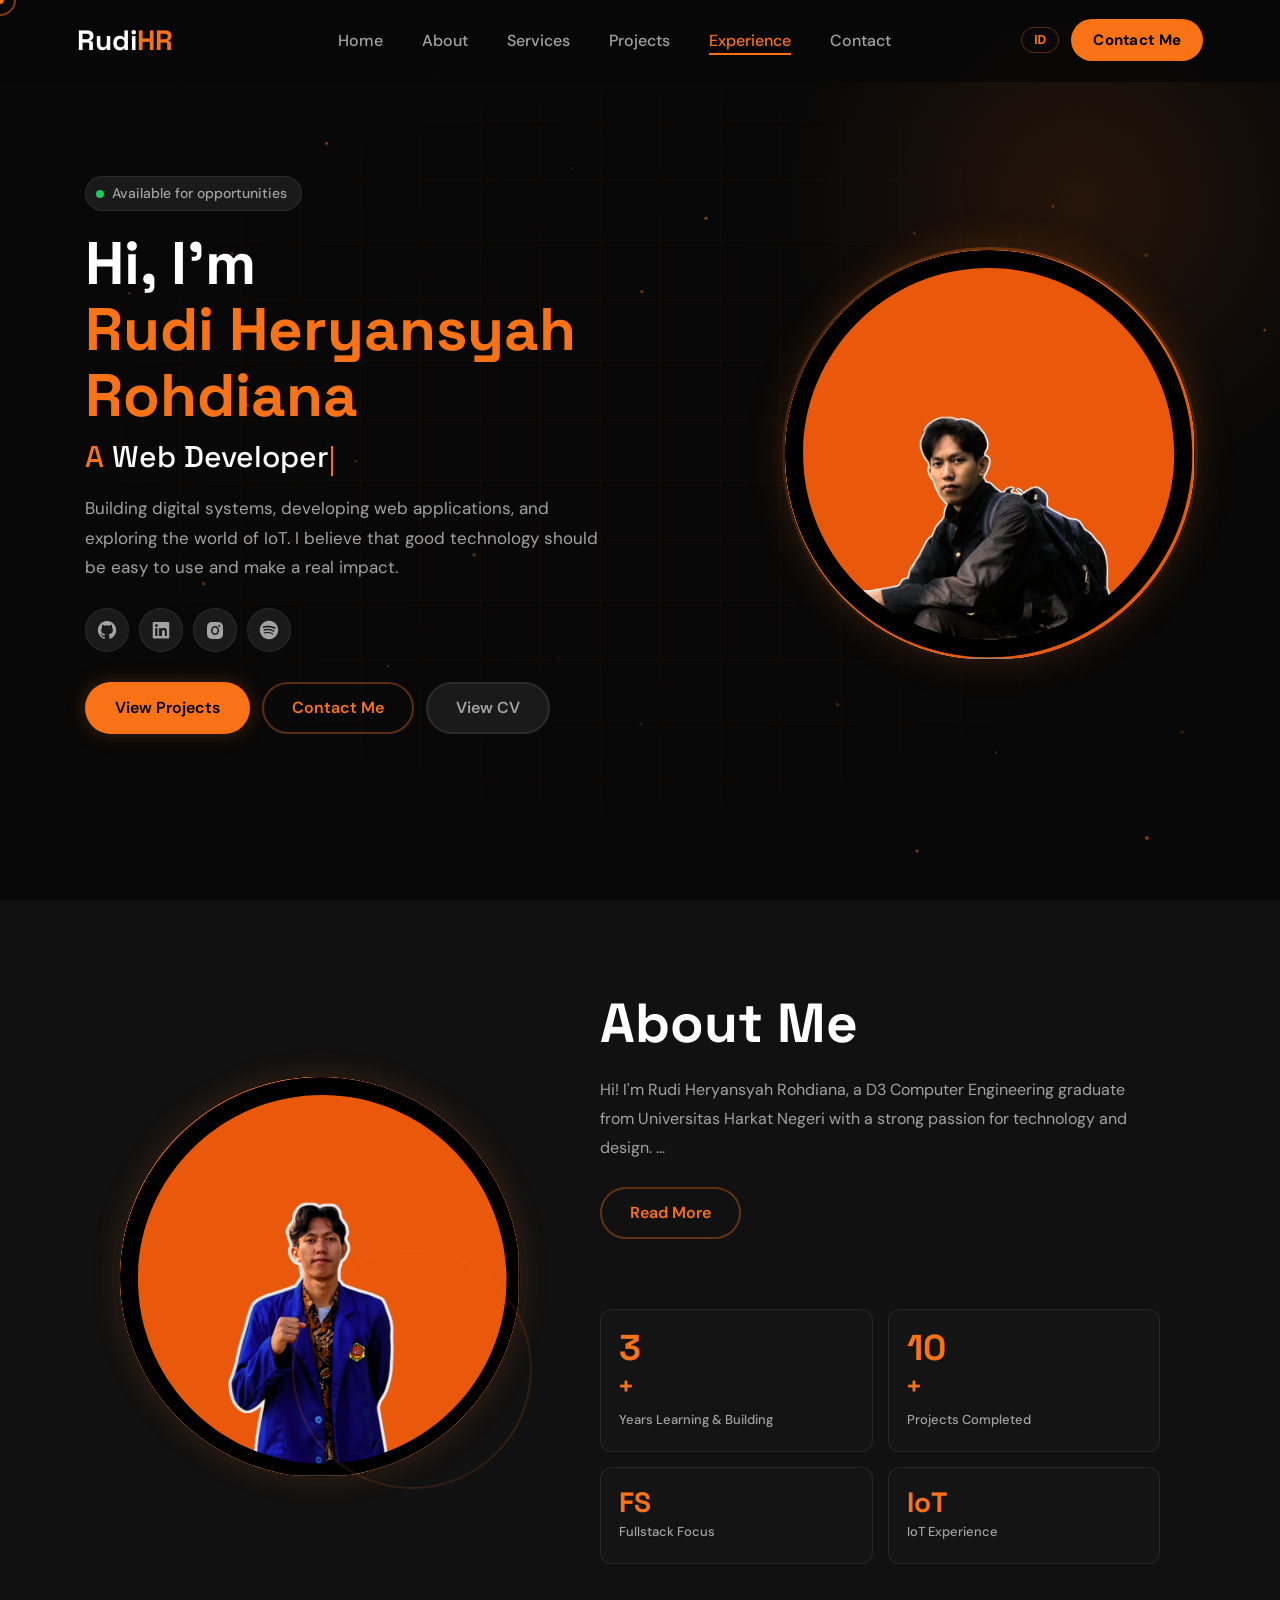
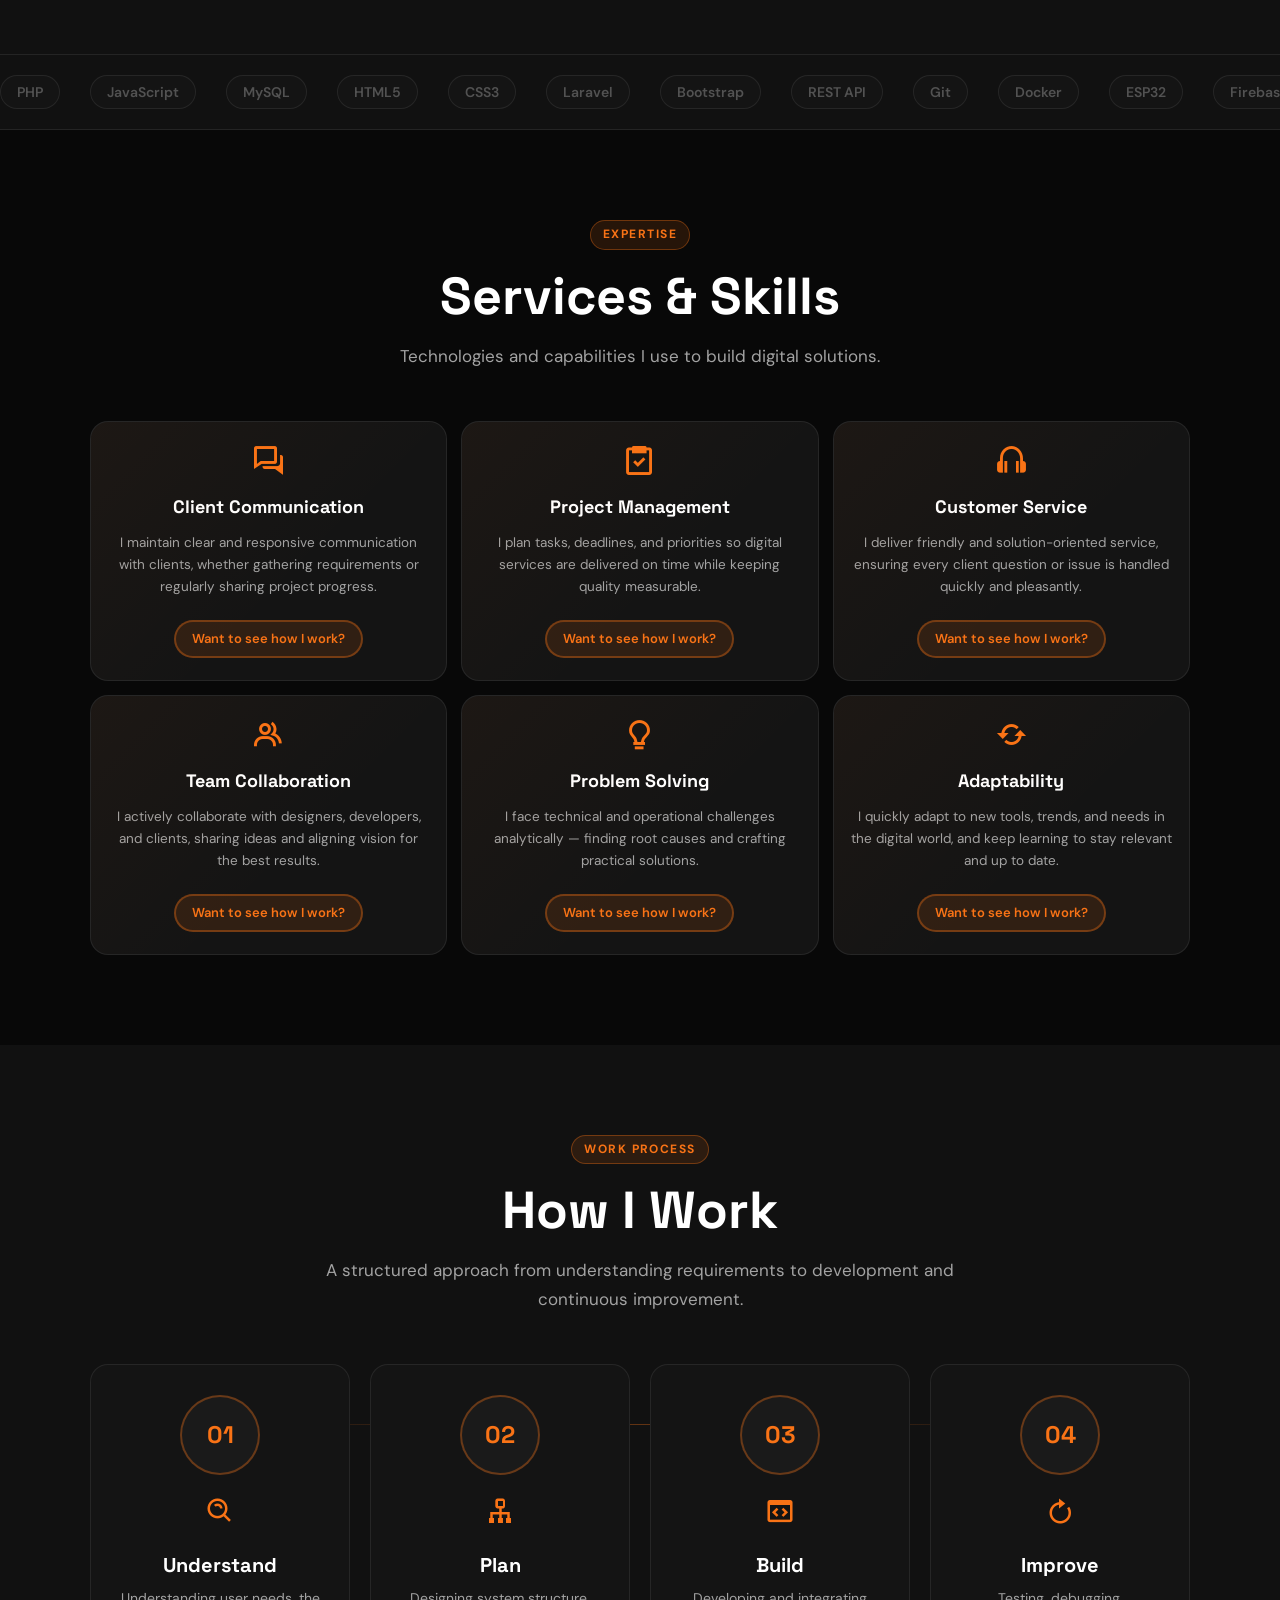
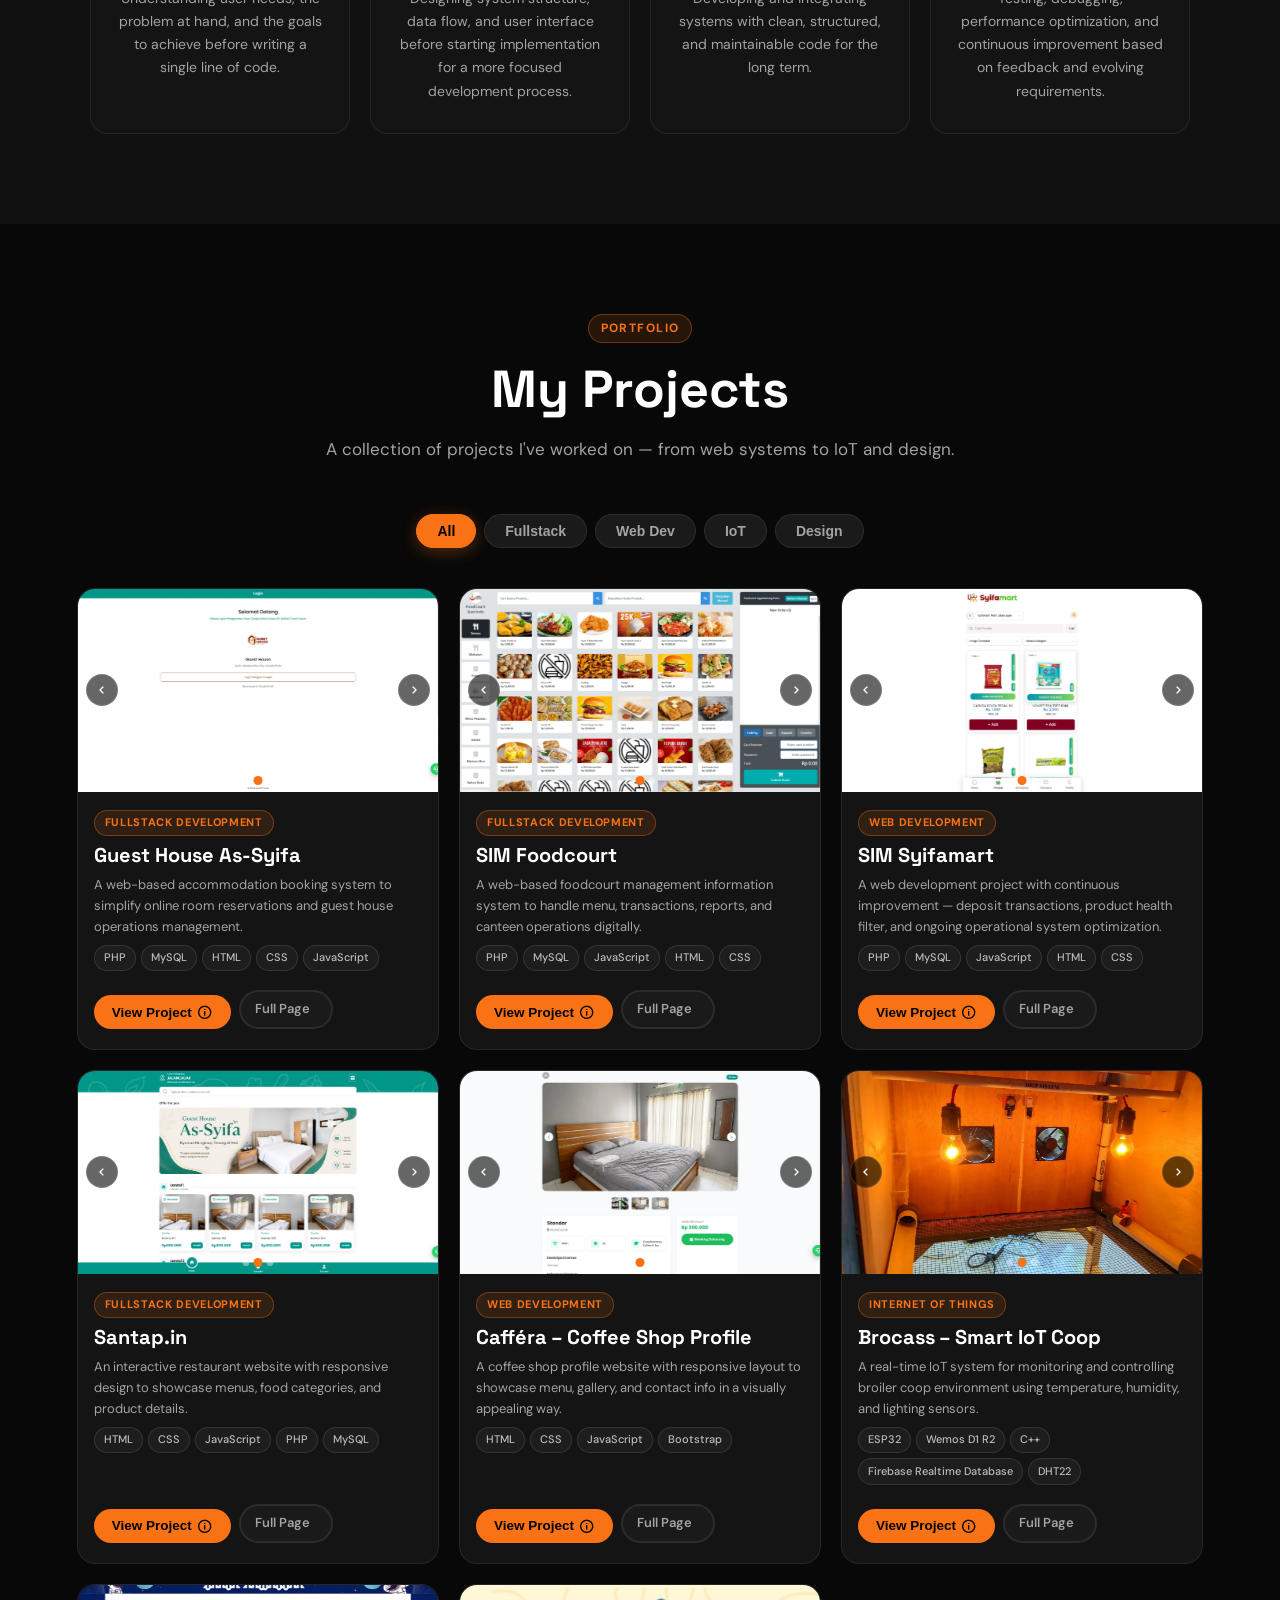
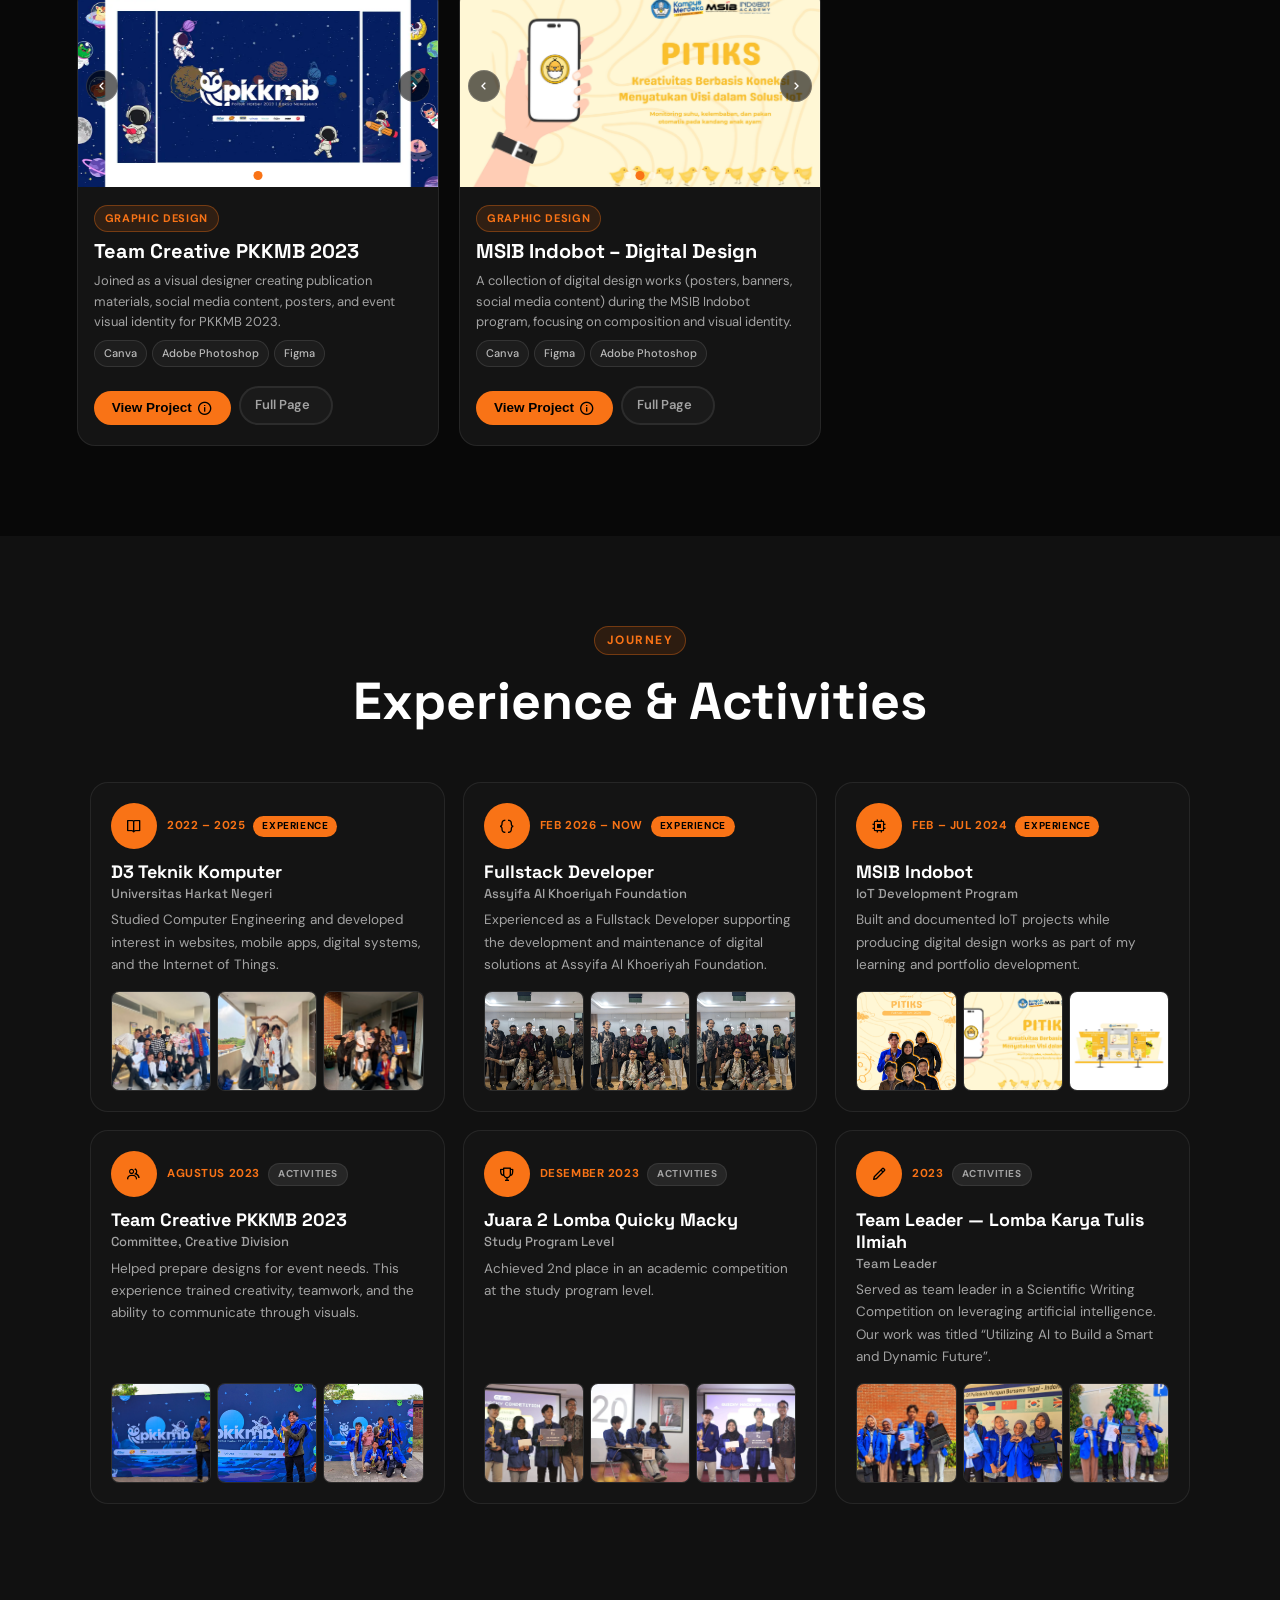
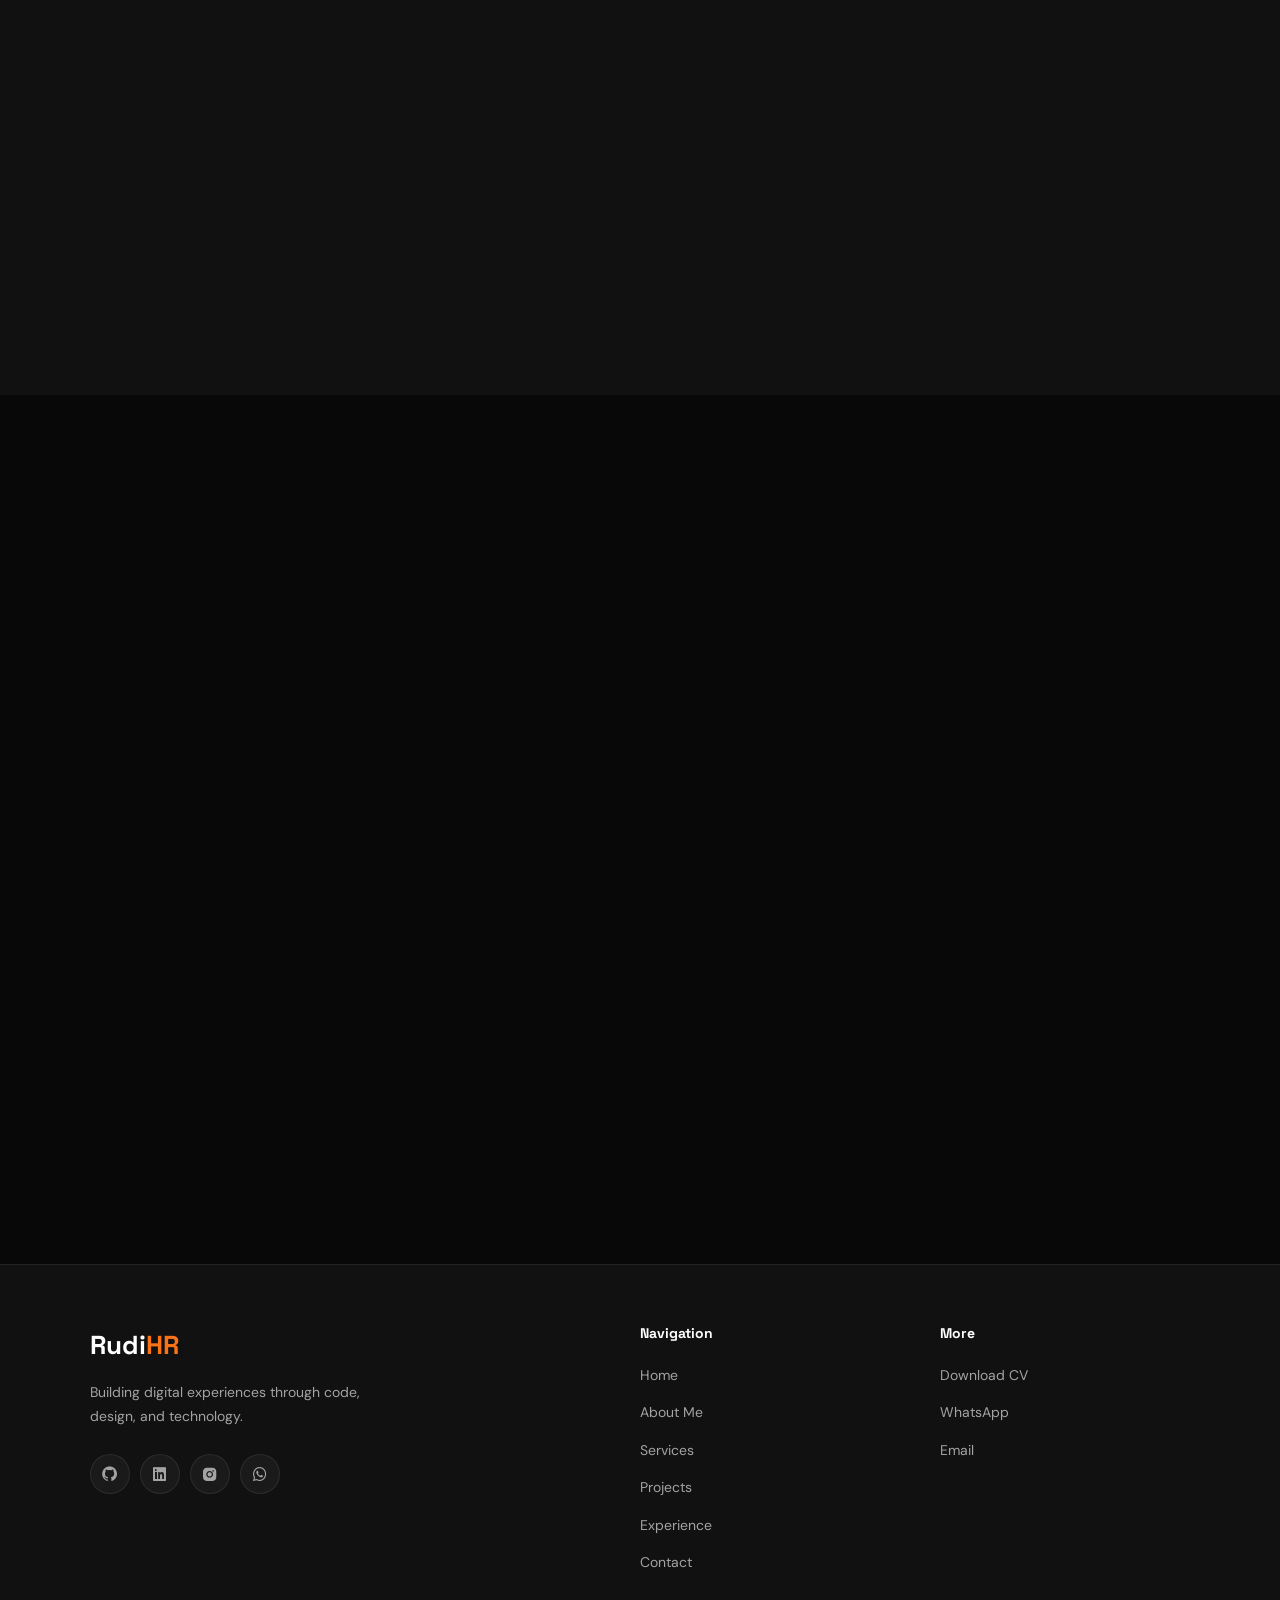
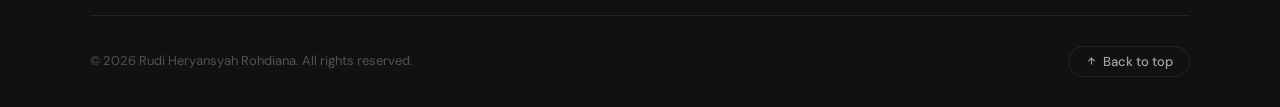
==== commit 4c9fff6a: "fix: update CV link aria-label for clarity and accessibility" ====
--- a/index.html
+++ b/index.html
@@ -107,7 +107,7 @@
 			<a href="#contact" class="btn btn-outline" data-id="Hubungi Saya" data-en="Contact Me">
 				<i class="bx bx-message-dots"></i> Contact Me
 			</a>
-			<a href="CV_Rudi Heryansyah Rohdiana.pdf" target="_blank" rel="noopener noreferrer" class="btn btn-ghost" data-id="Lihat CV" data-en="View CV" aria-label="View CV">
+			<a href="CV_Rudi Heryansyah Rohdiana.pdf" target="_blank" rel="noopener noreferrer" class="btn btn-ghost" data-id="Lihat CV" data-en="View CV" aria-label="Download CV">
     			<i class="bx bx-show"></i>Download CV
 			</a>
 		</div>
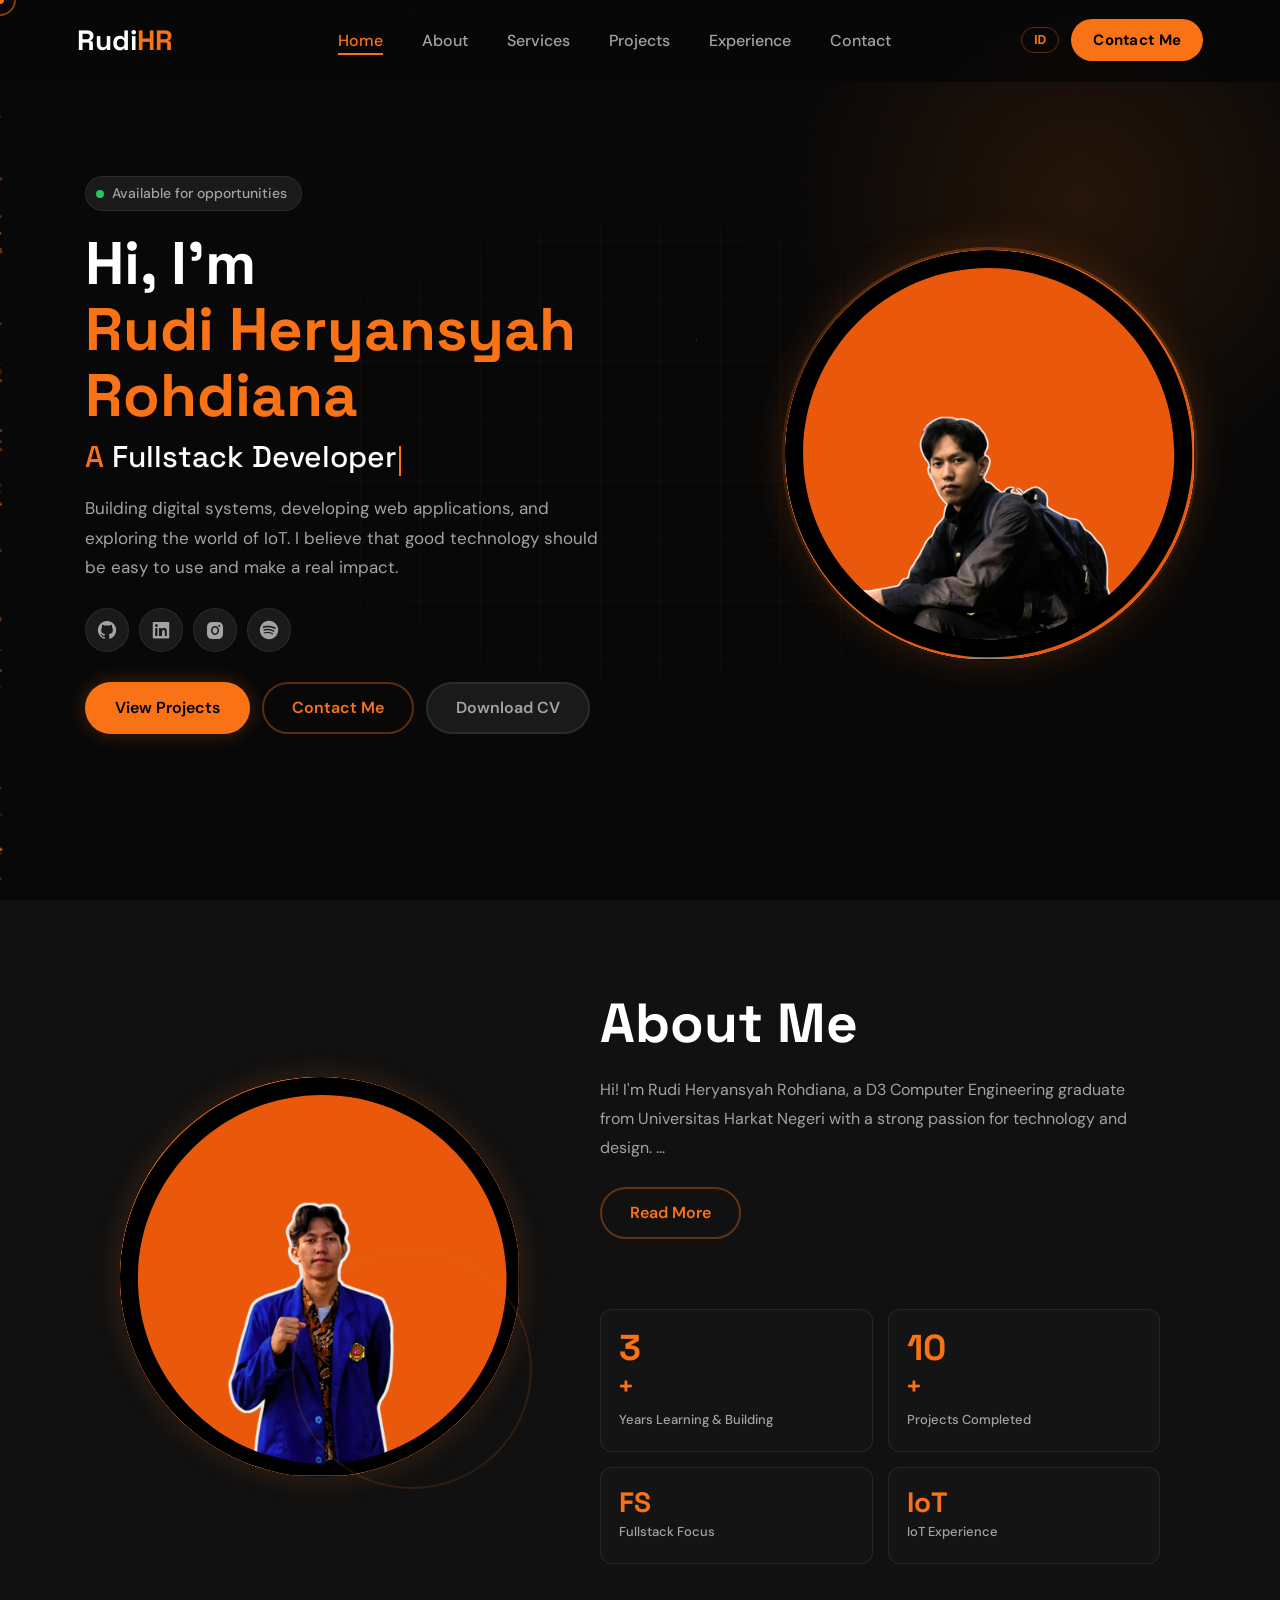
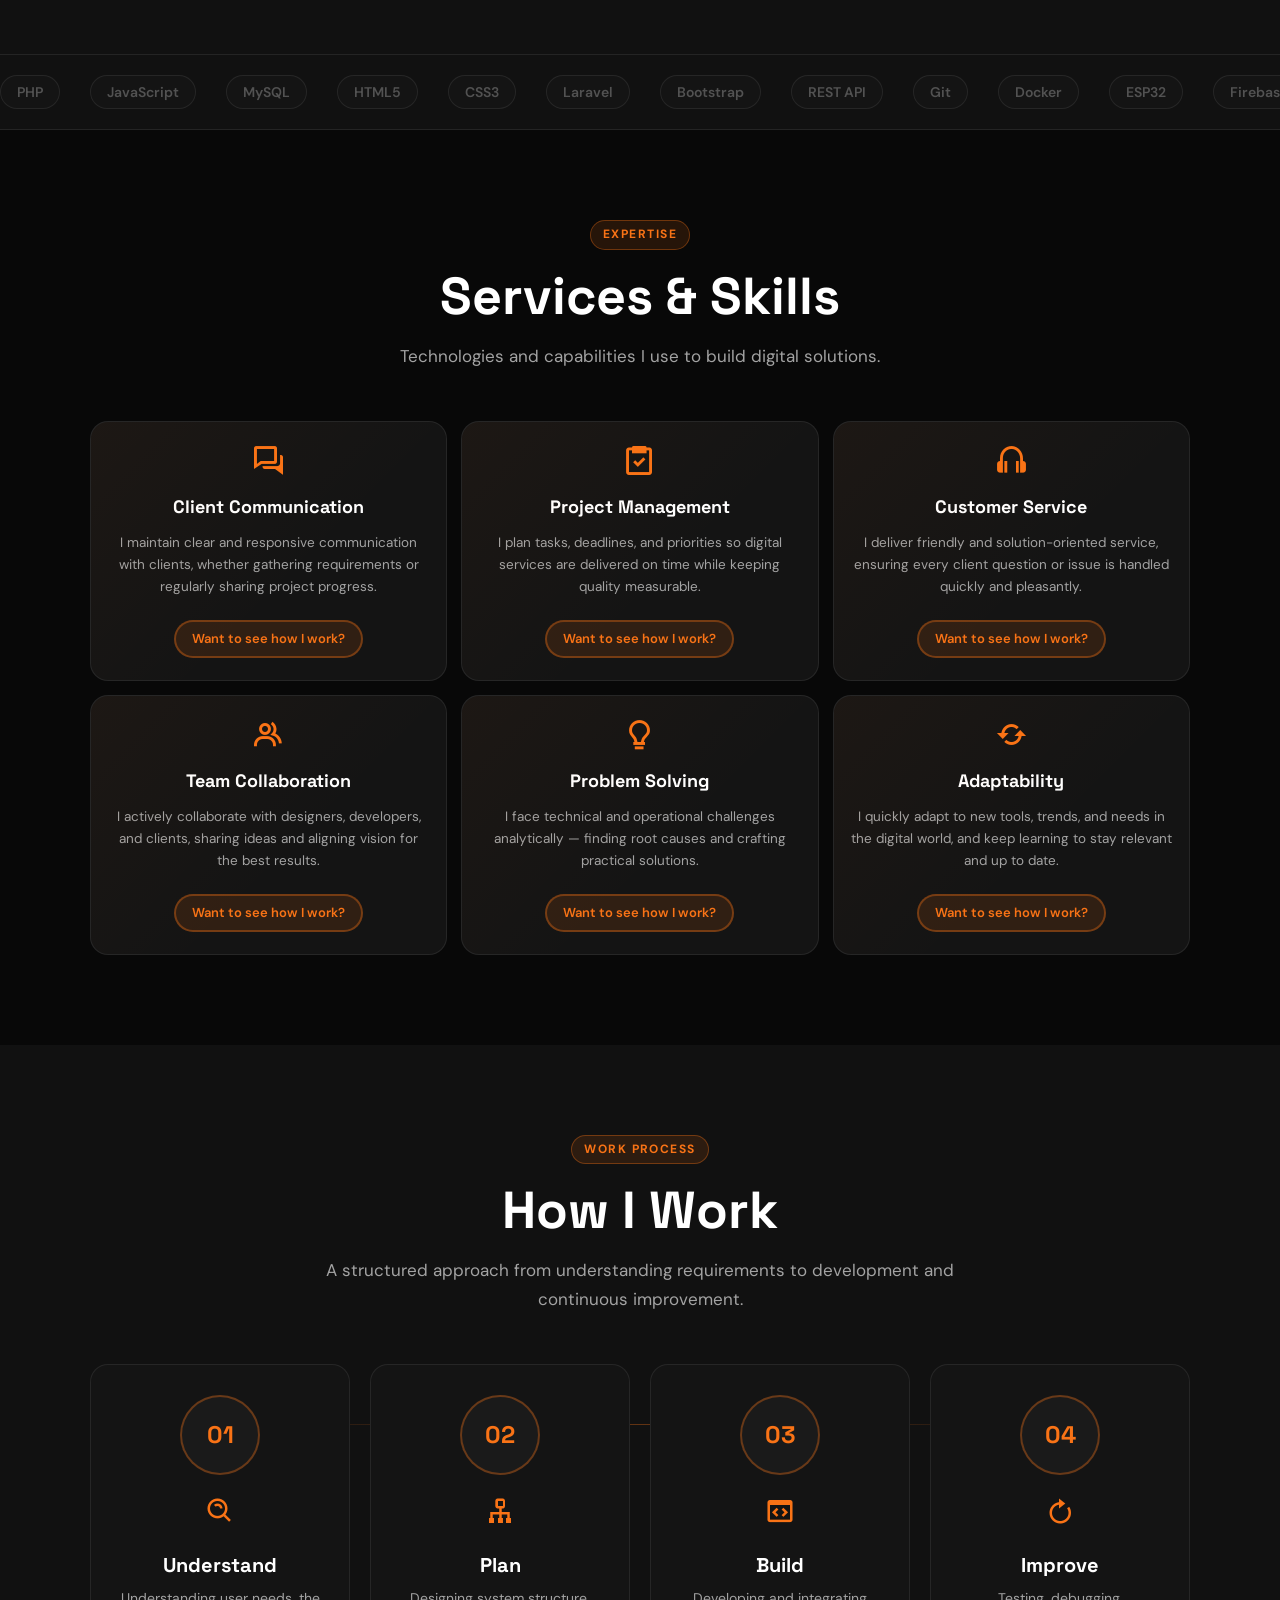
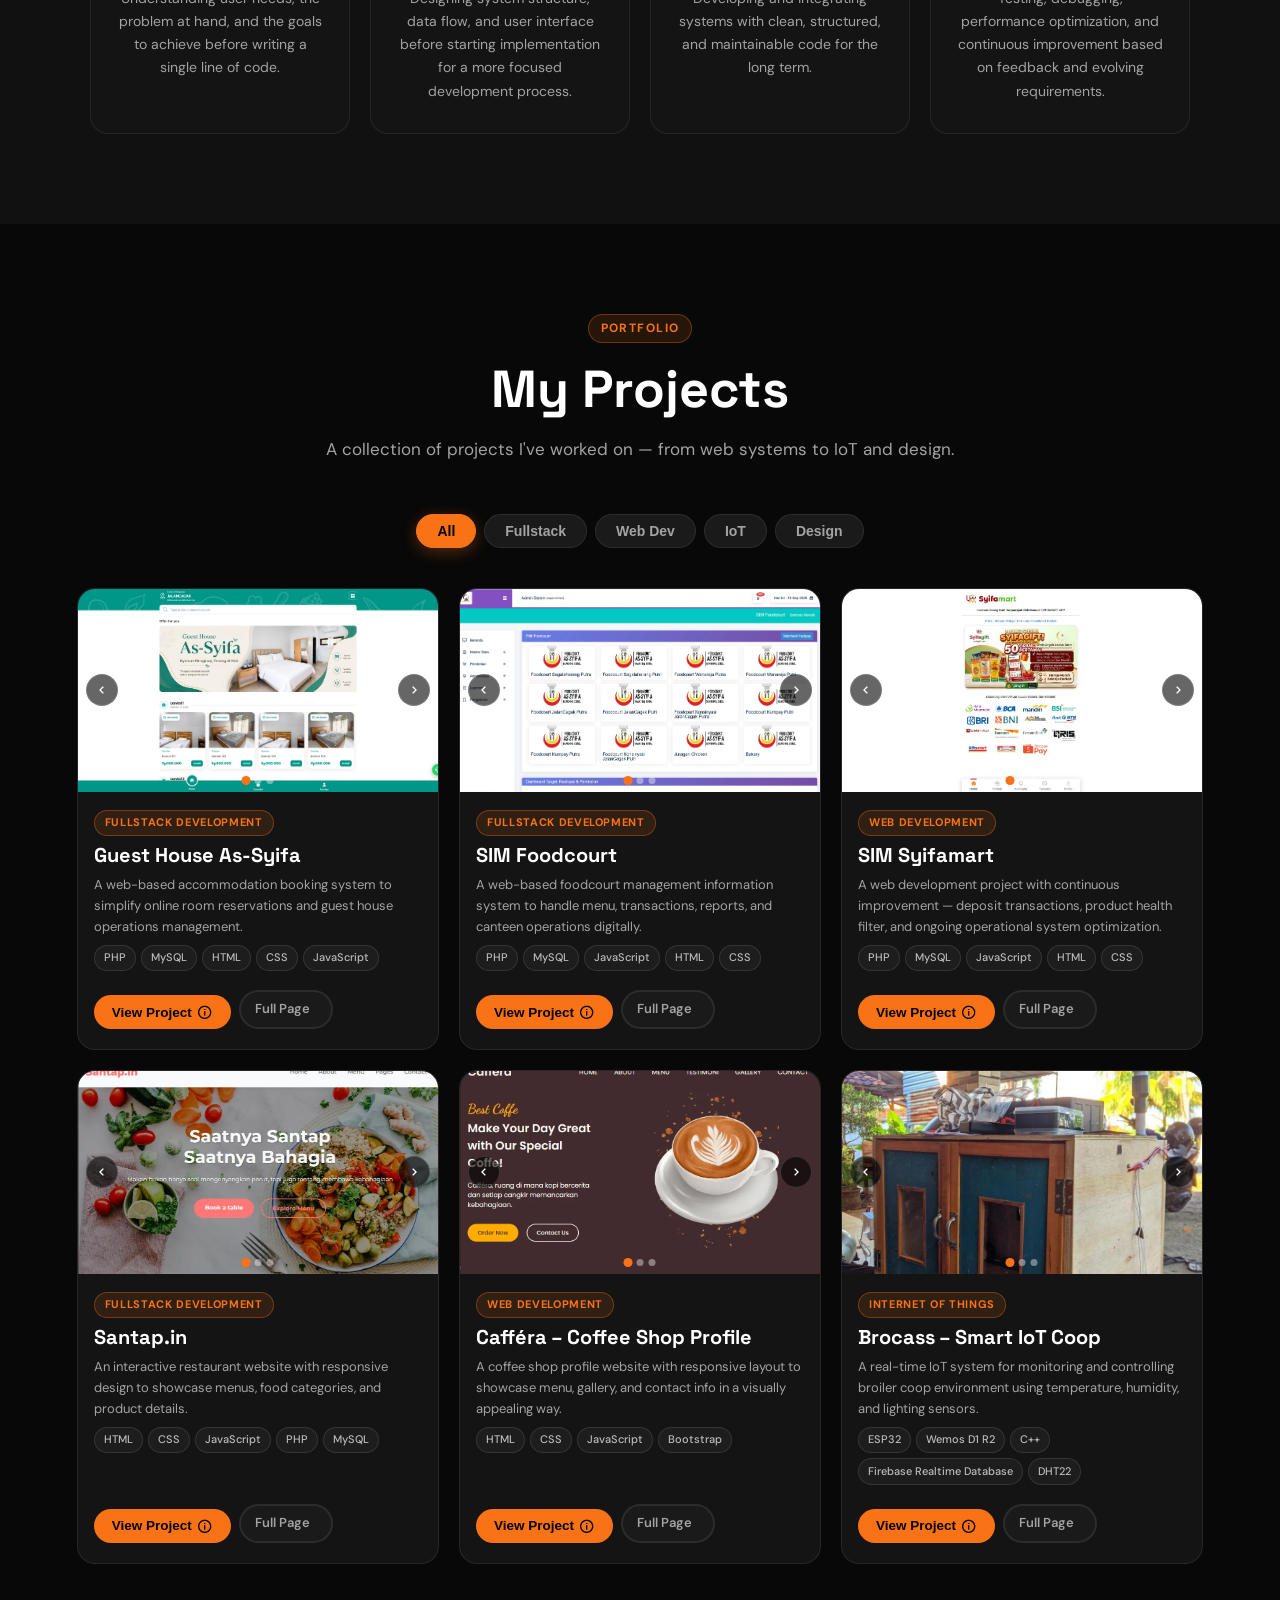
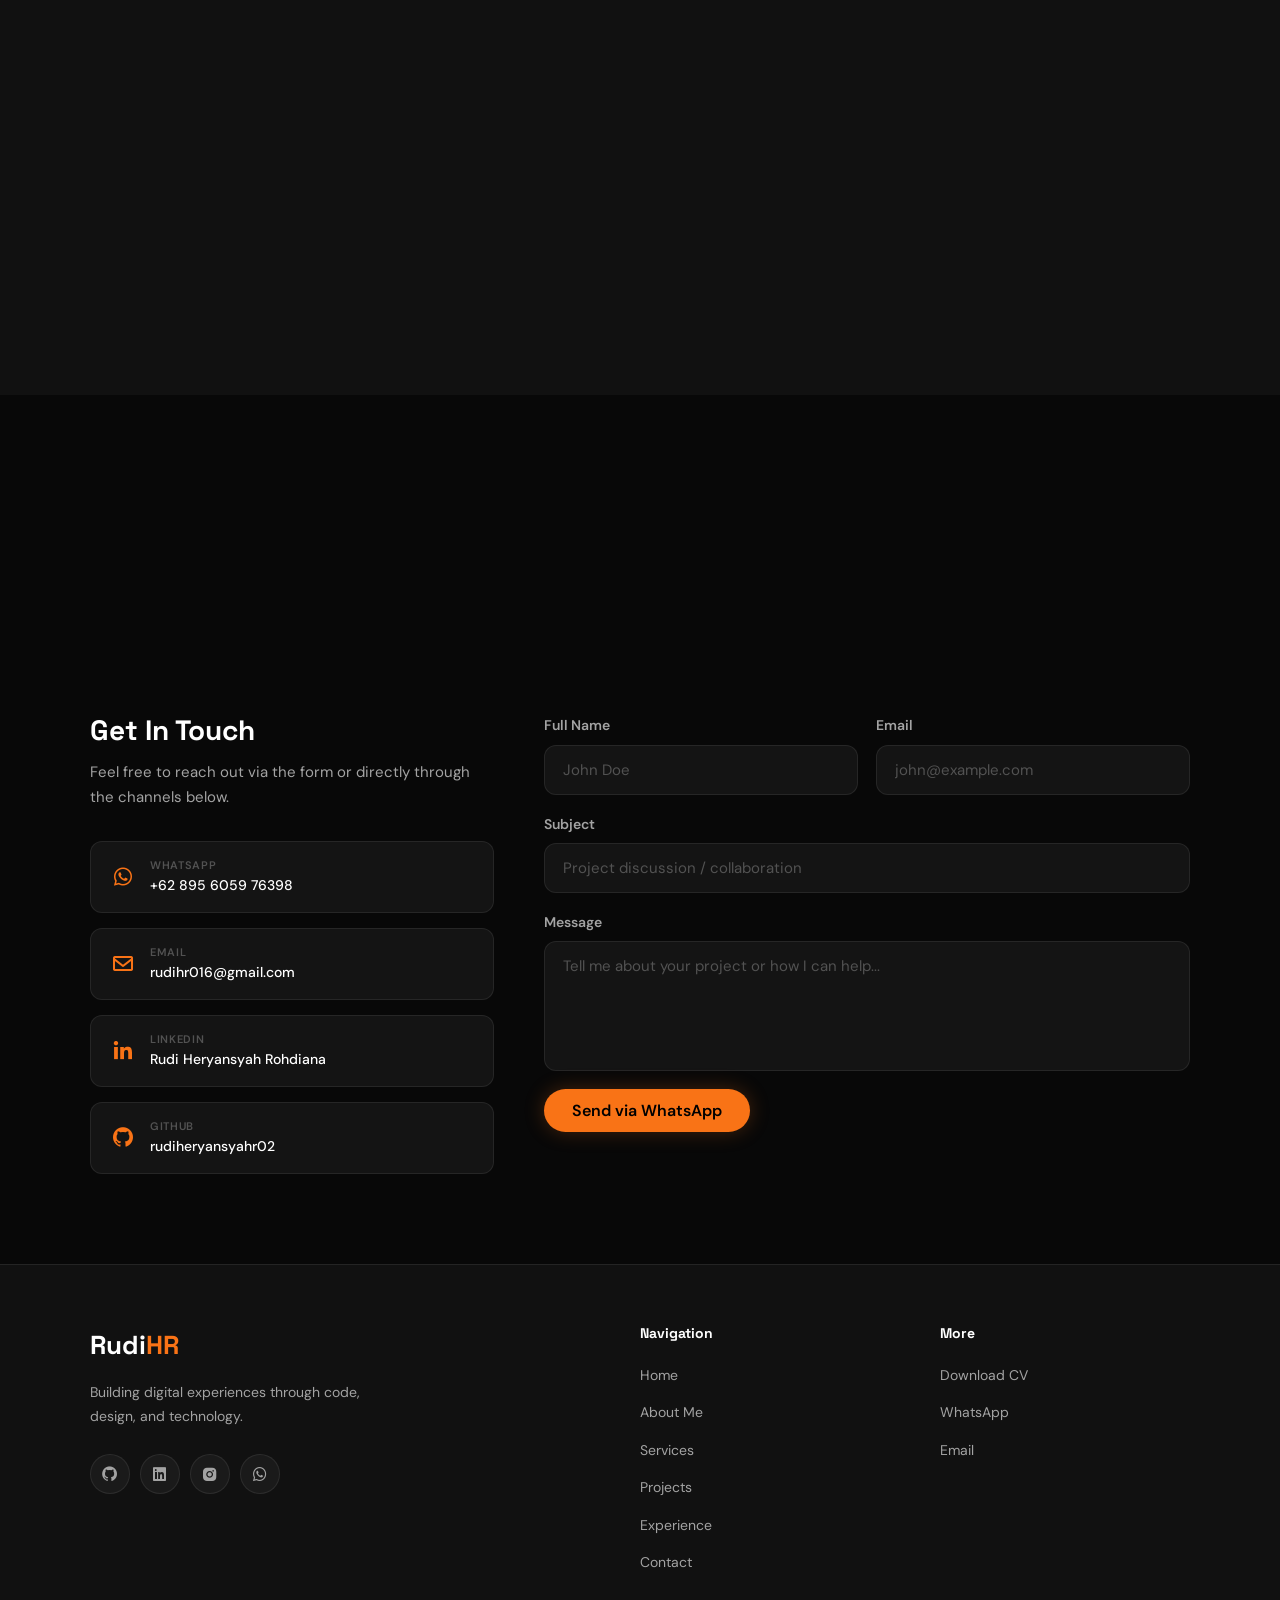
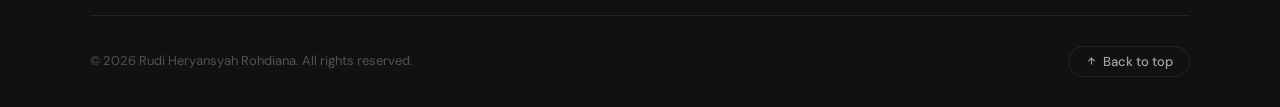
==== commit b13dae99: "fix: update CV button text and icon for consistency and clarity" ====
--- a/index.html
+++ b/index.html
@@ -107,8 +107,8 @@
 			<a href="#contact" class="btn btn-outline" data-id="Hubungi Saya" data-en="Contact Me">
 				<i class="bx bx-message-dots"></i> Contact Me
 			</a>
-			<a href="CV_Rudi Heryansyah Rohdiana.pdf" target="_blank" rel="noopener noreferrer" class="btn btn-ghost" data-id="Lihat CV" data-en="View CV" aria-label="Download CV">
-    			<i class="bx bx-show"></i>Download CV
+			<a href="CV_Rudi Heryansyah Rohdiana.pdf" target="_blank" rel="noopener noreferrer" class="btn btn-ghost" data-id="Unduh CV" data-en="Download CV" aria-label="Download CV">
+    			<i class="bx bx-download"></i>Download CV
 			</a>
 		</div>
 	</div>
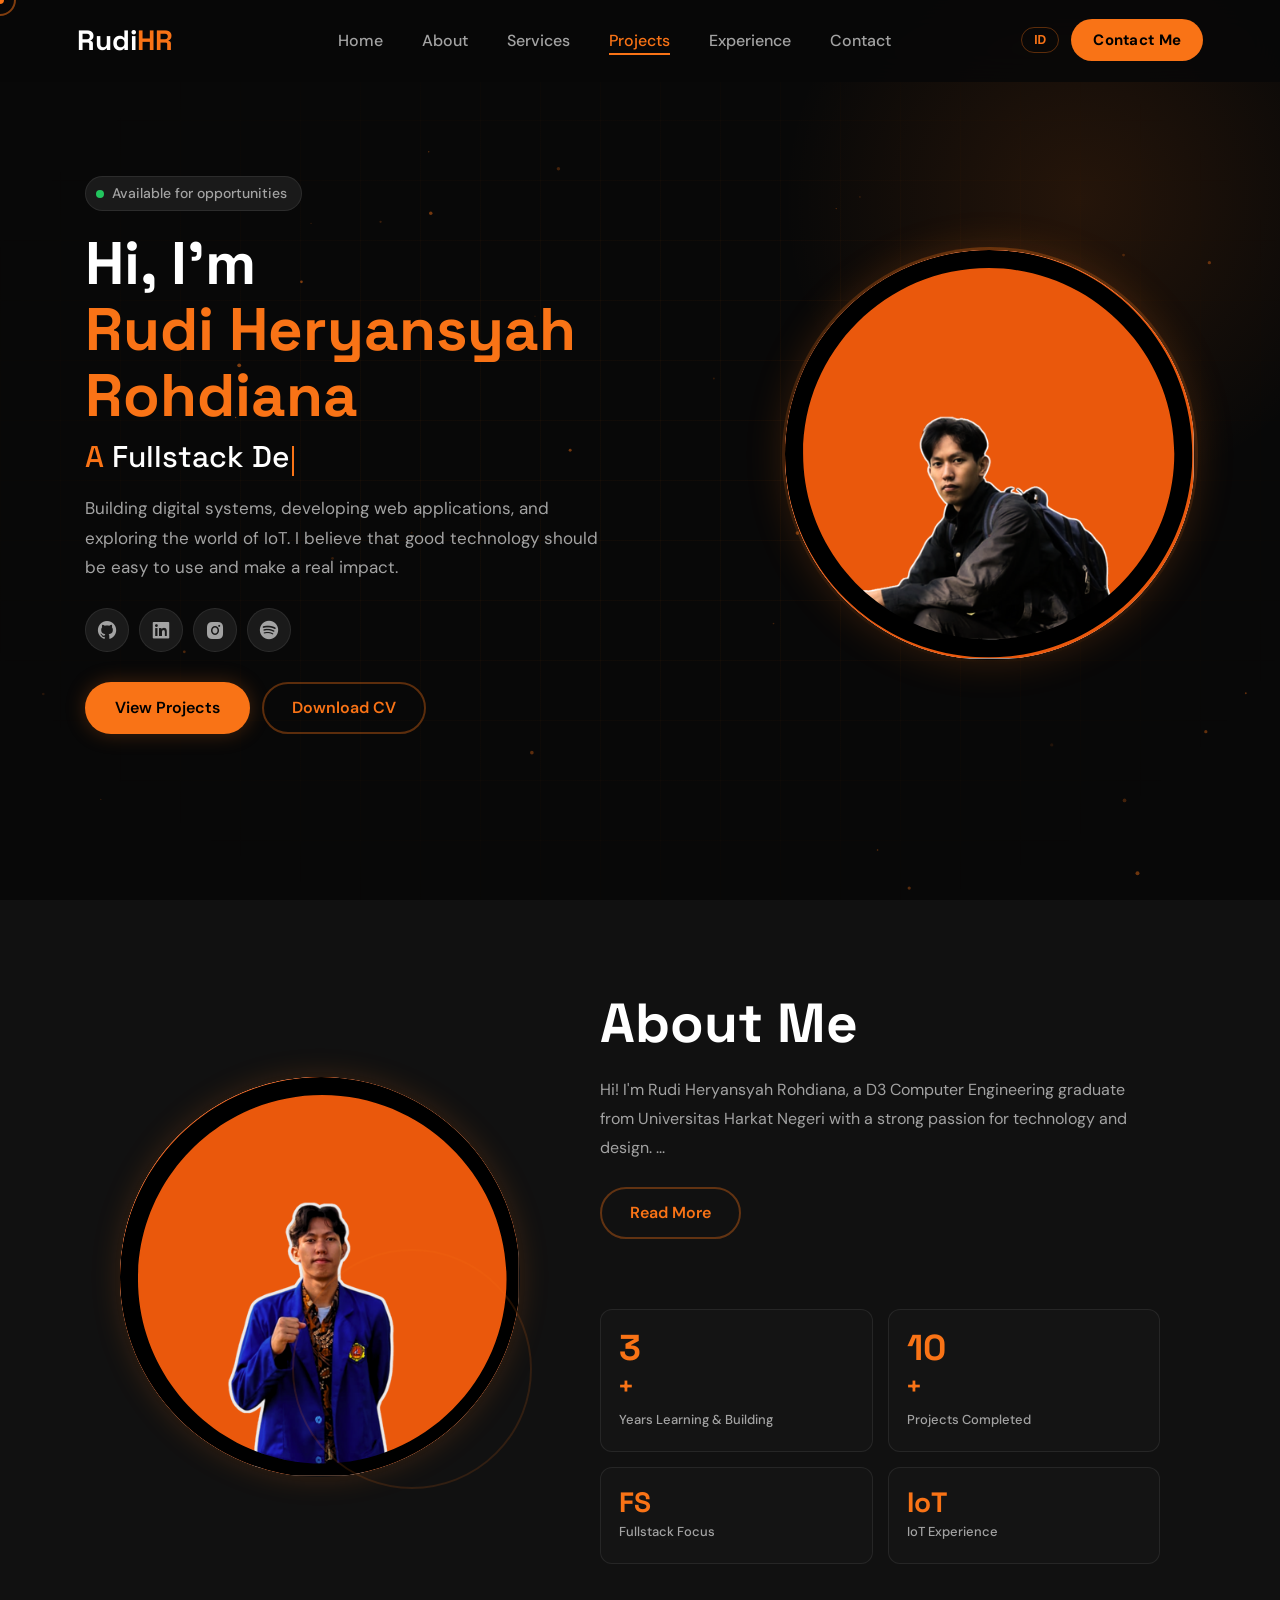
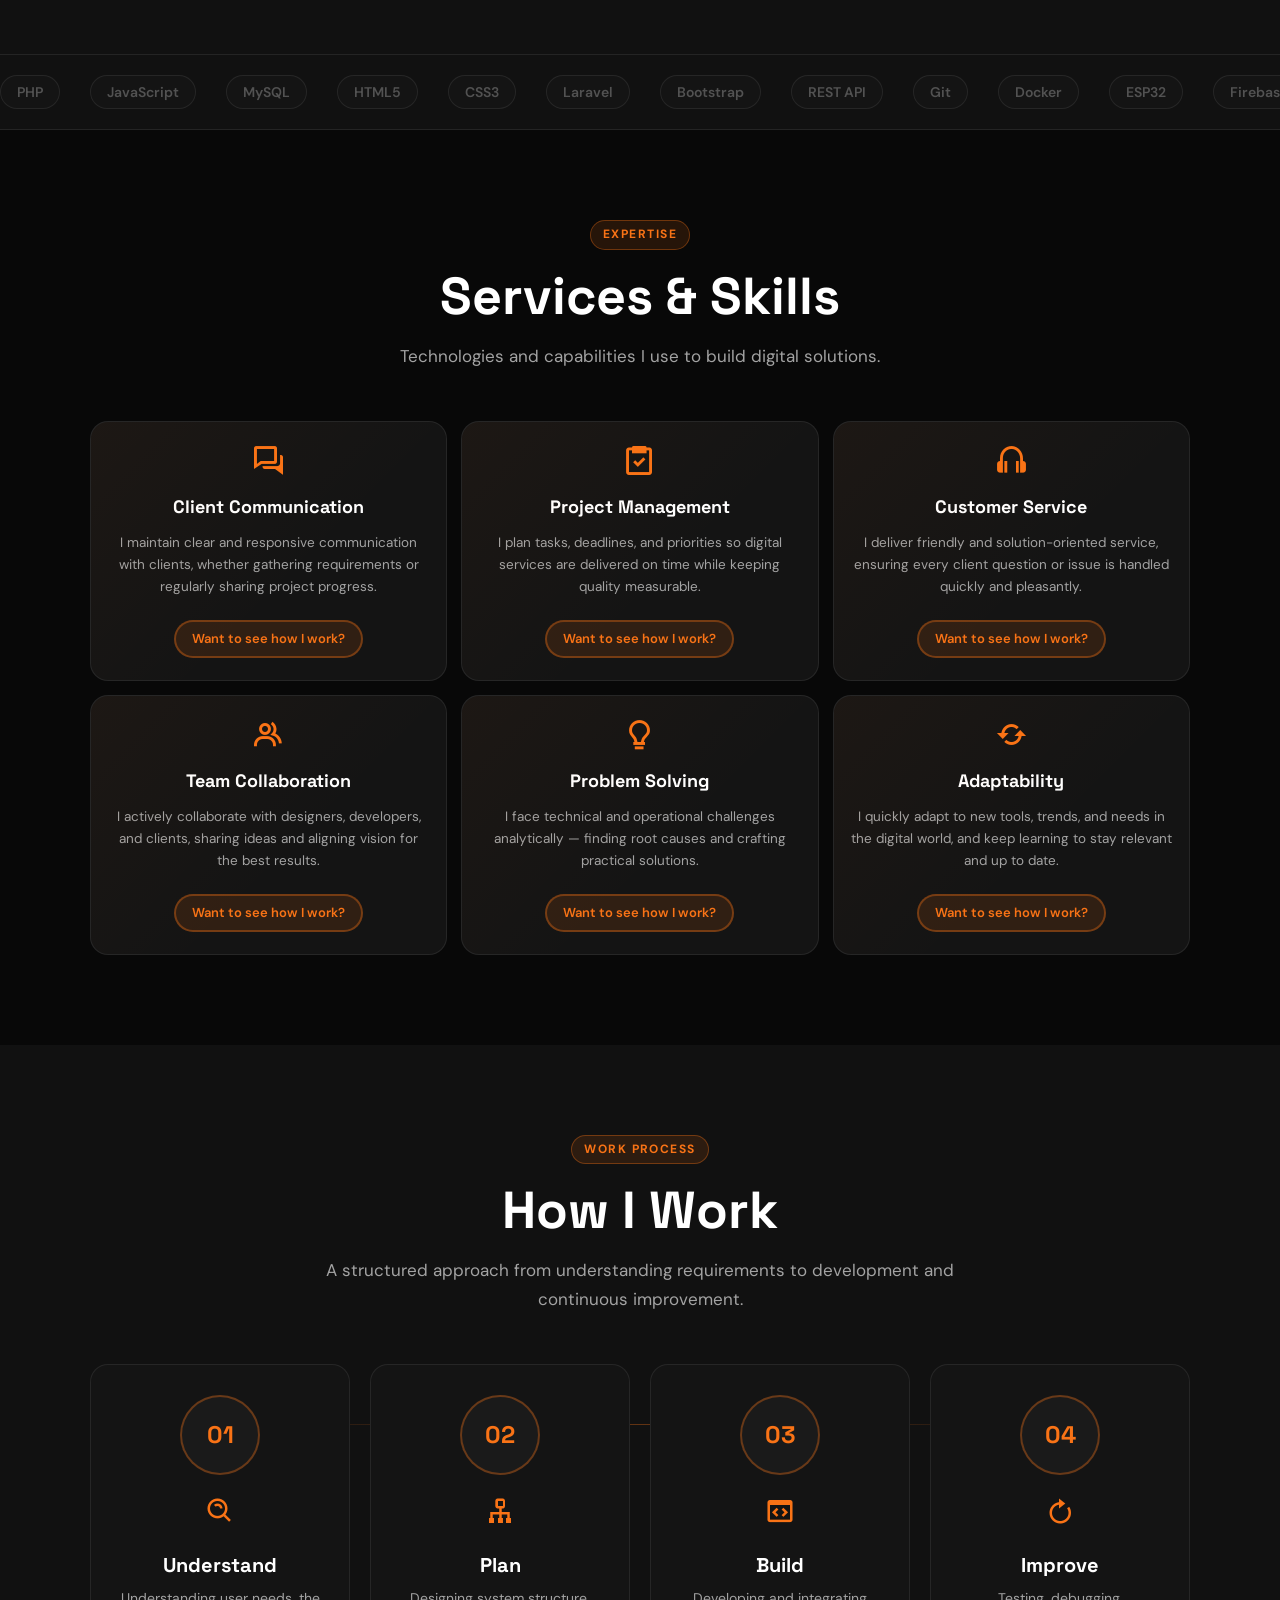
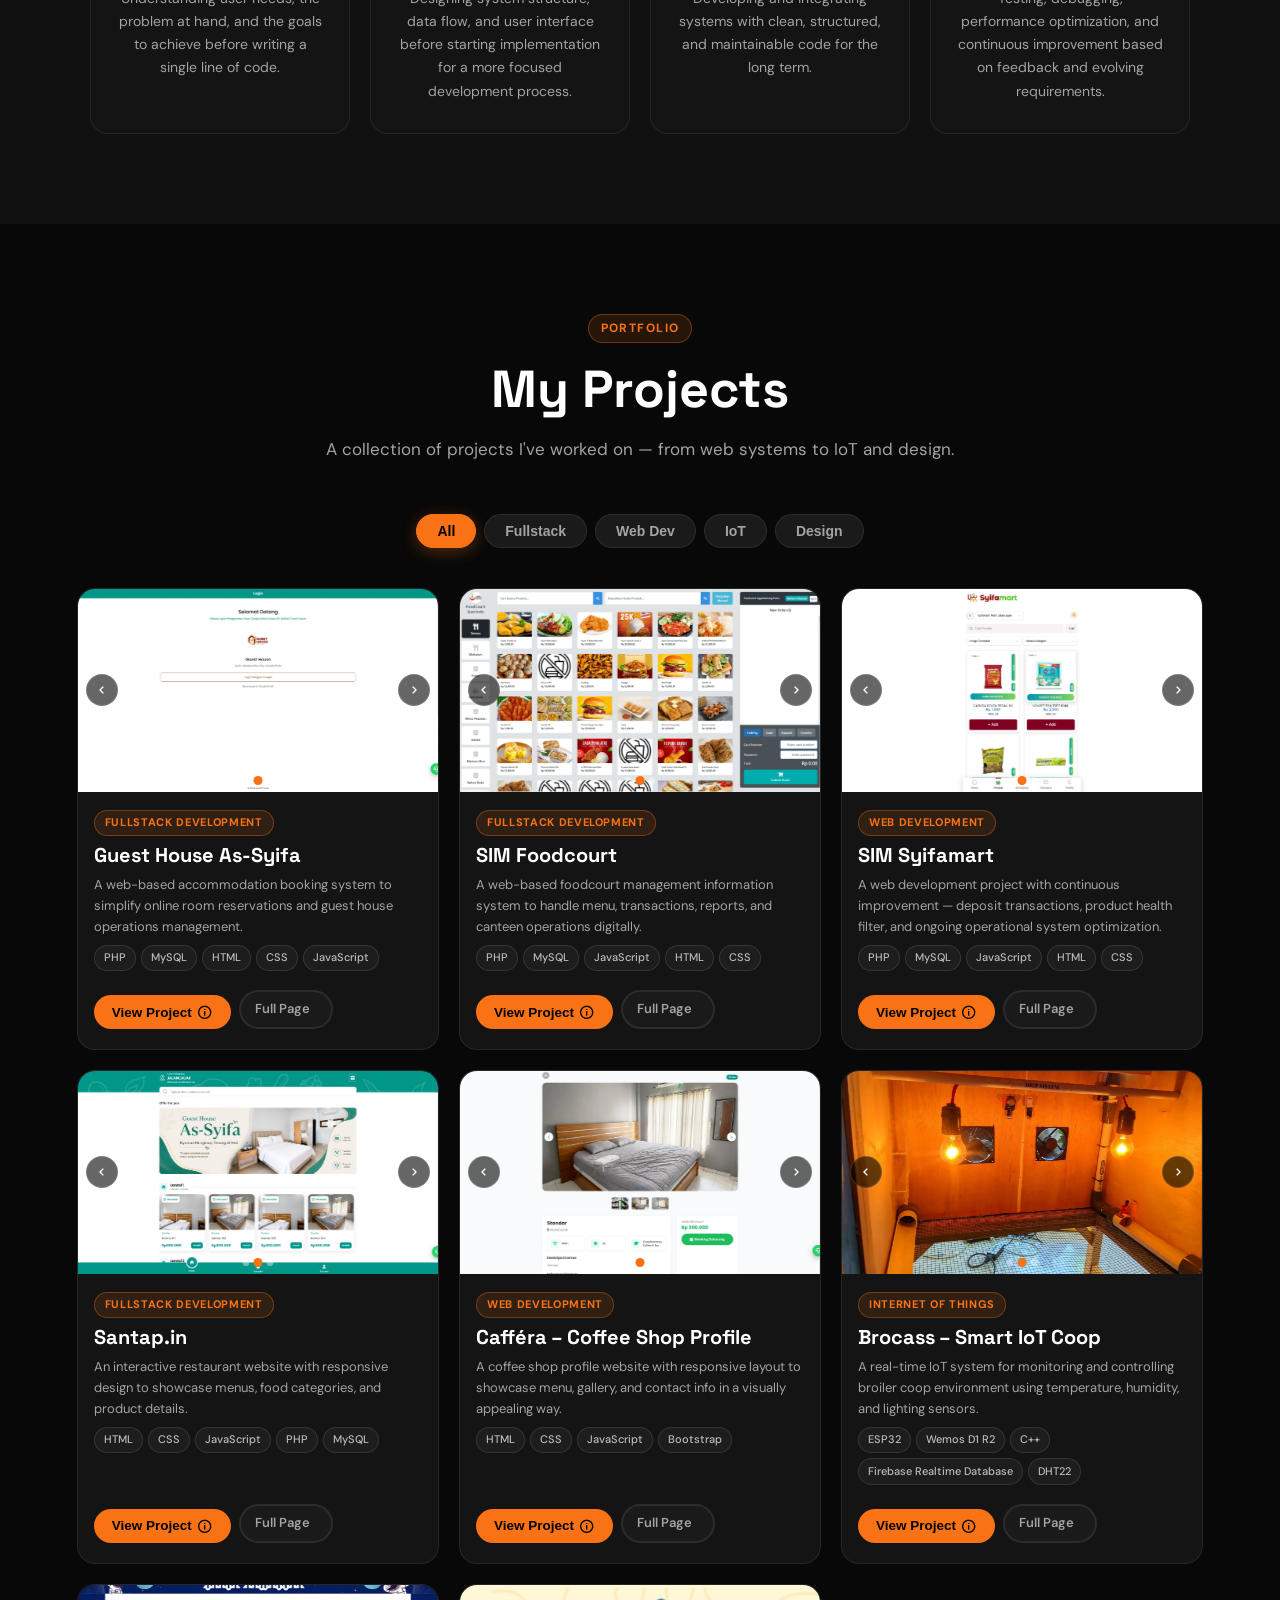
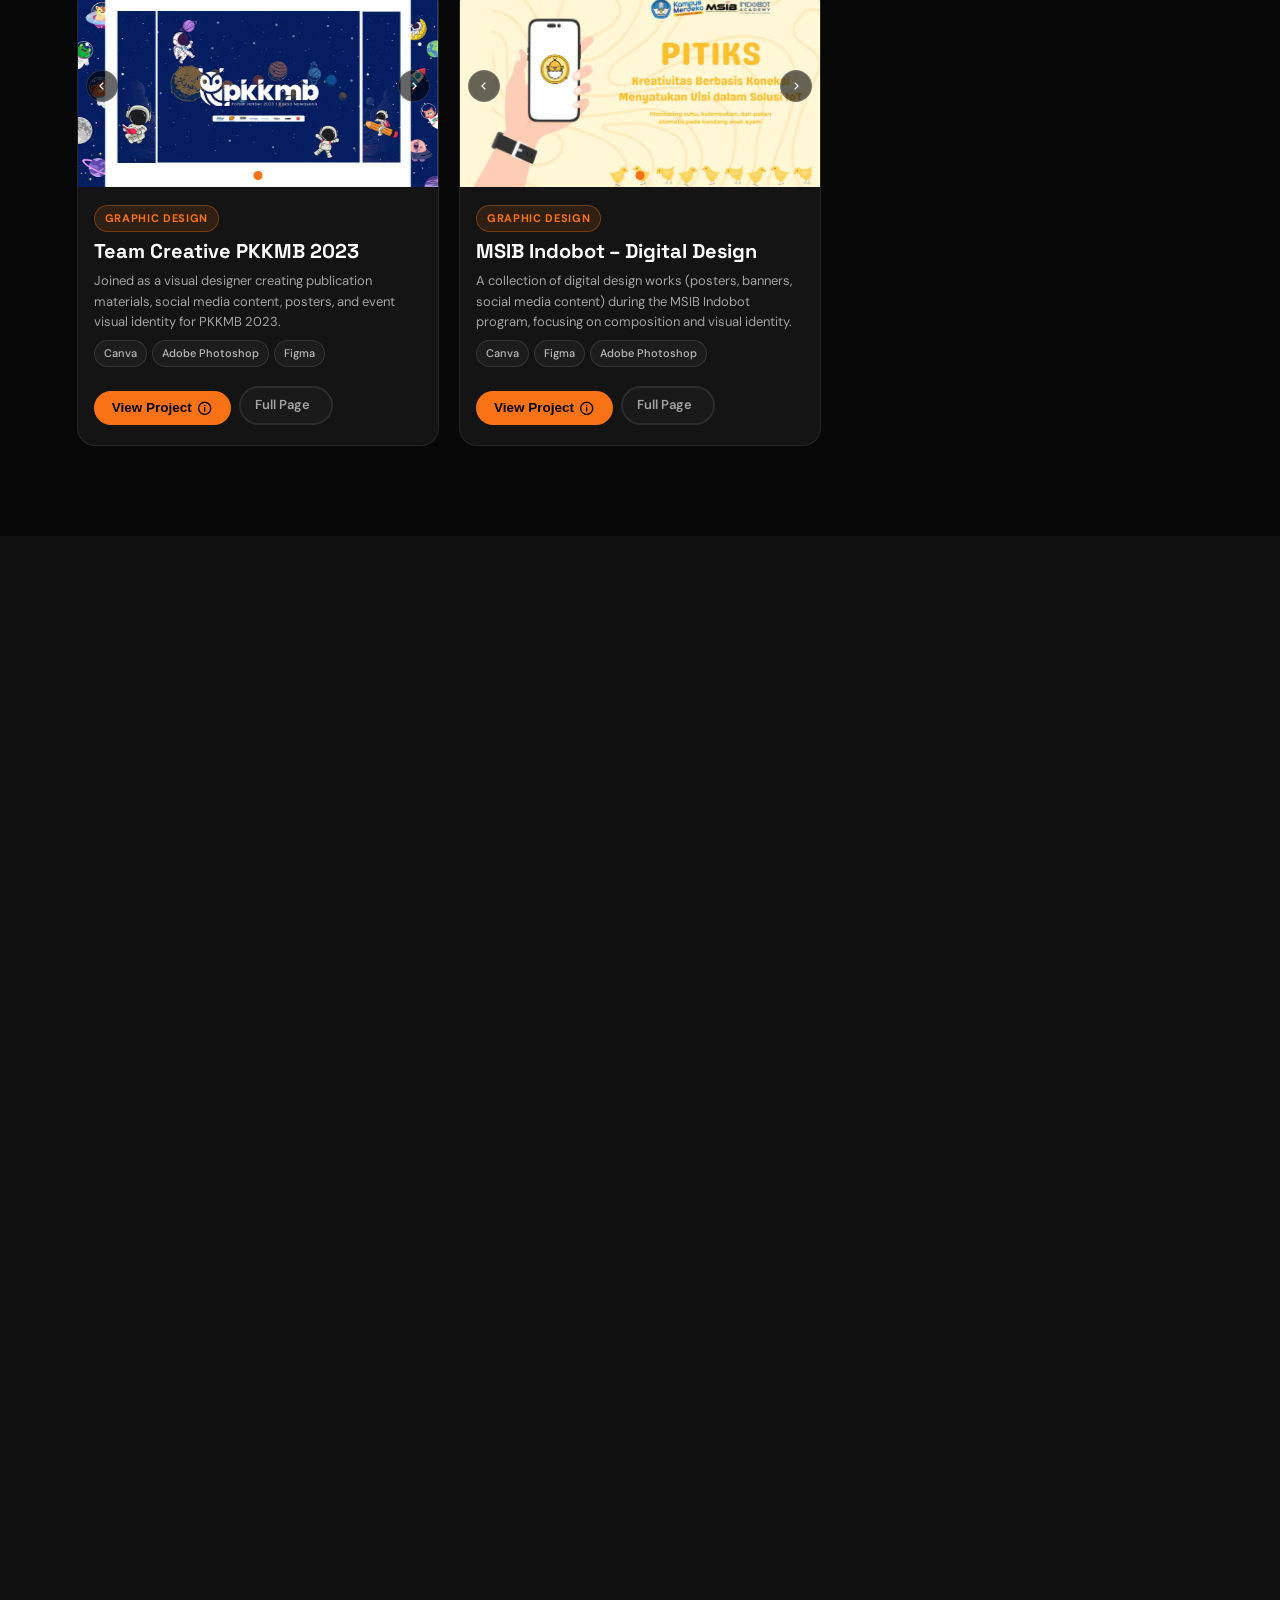
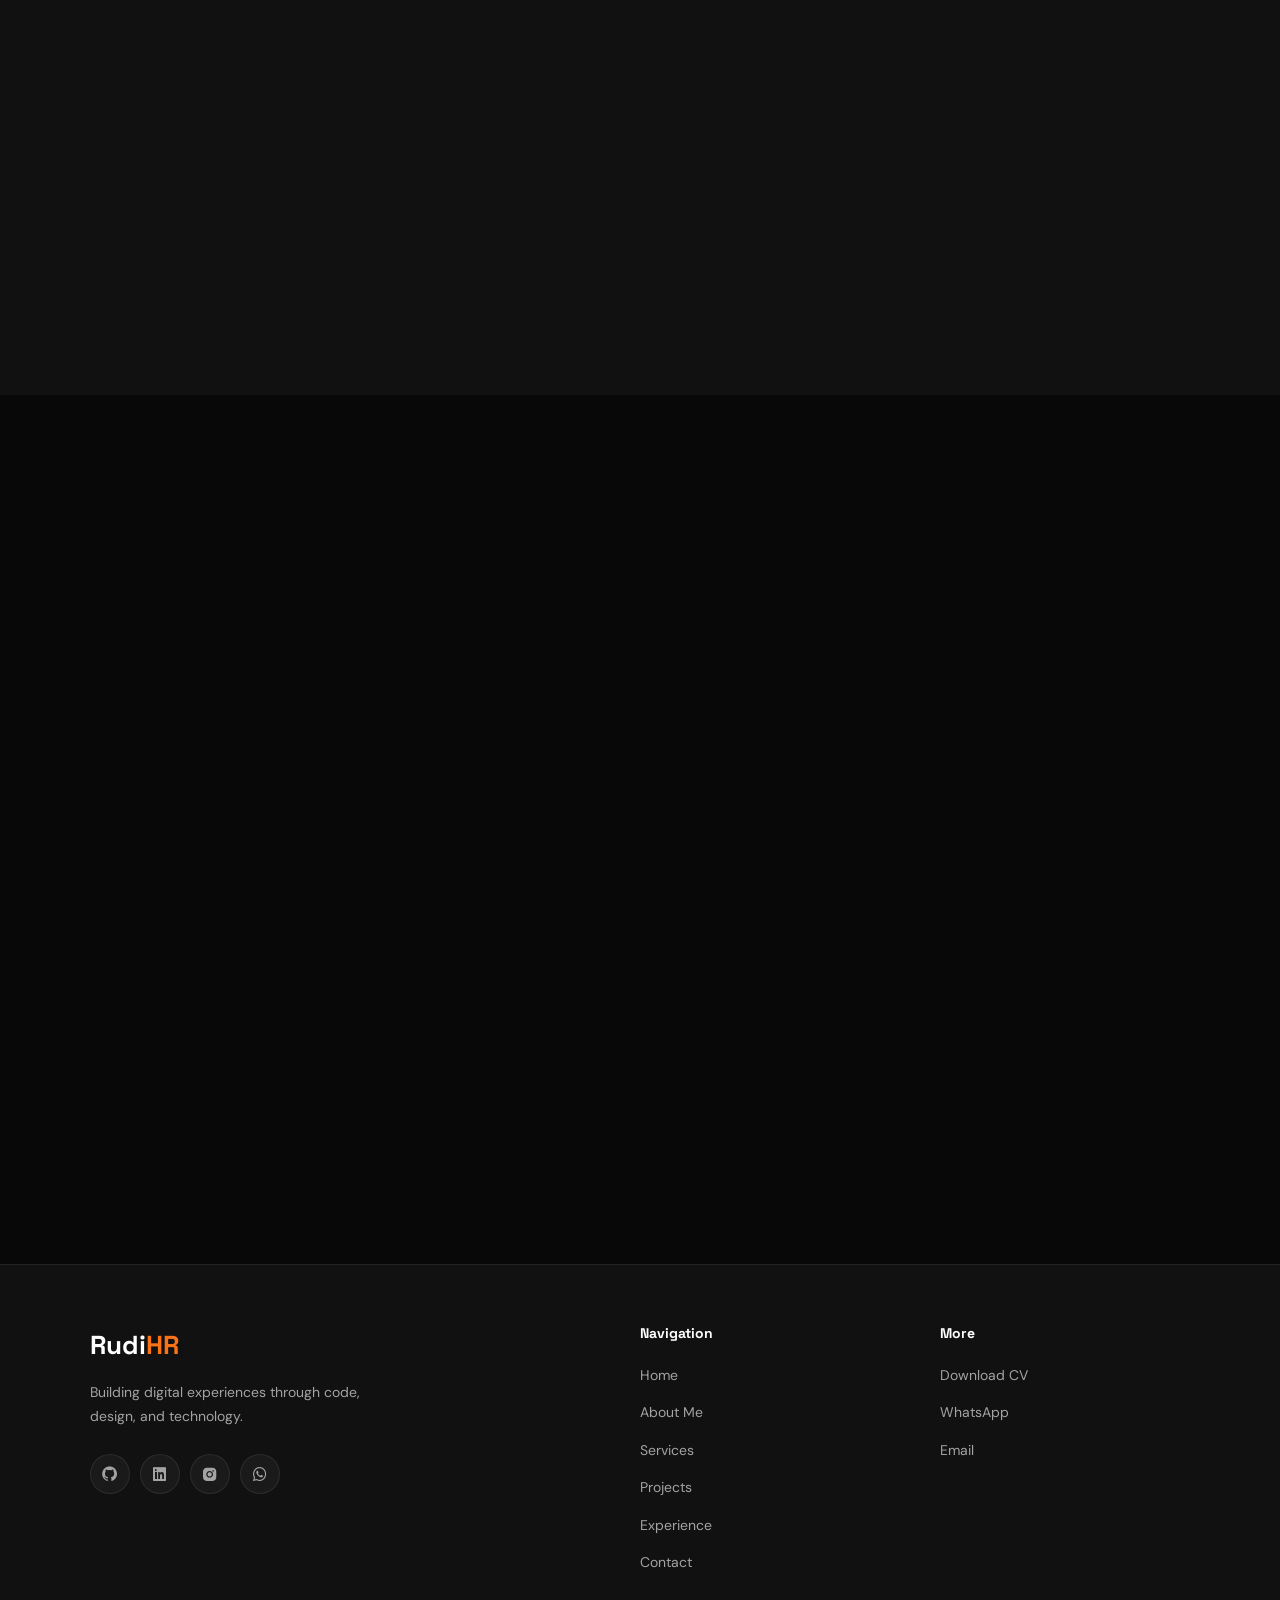
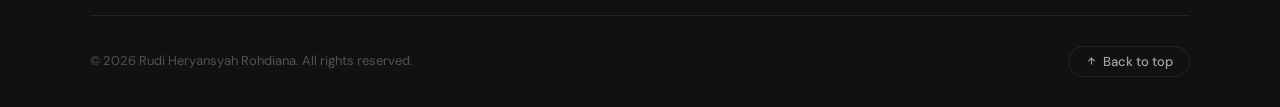
==== commit 71b64c05: "fix: update CV button class for consistency and improved styling" ====
--- a/index.html
+++ b/index.html
@@ -104,10 +104,7 @@
 			<a href="#projects" class="btn btn-primary" data-id="Lihat Proyek" data-en="View Projects">
 				<i class="bx bx-code-alt"></i> View Projects
 			</a>
-			<a href="#contact" class="btn btn-outline" data-id="Hubungi Saya" data-en="Contact Me">
-				<i class="bx bx-message-dots"></i> Contact Me
-			</a>
-			<a href="CV_Rudi Heryansyah Rohdiana.pdf" target="_blank" rel="noopener noreferrer" class="btn btn-ghost" data-id="Unduh CV" data-en="Download CV" aria-label="Download CV">
+			<a href="CV_Rudi Heryansyah Rohdiana.pdf" target="_blank" rel="noopener noreferrer" class="btn btn-outline" data-id="Unduh CV" data-en="Download CV" aria-label="Download CV">
     			<i class="bx bx-download"></i>Download CV
 			</a>
 		</div>
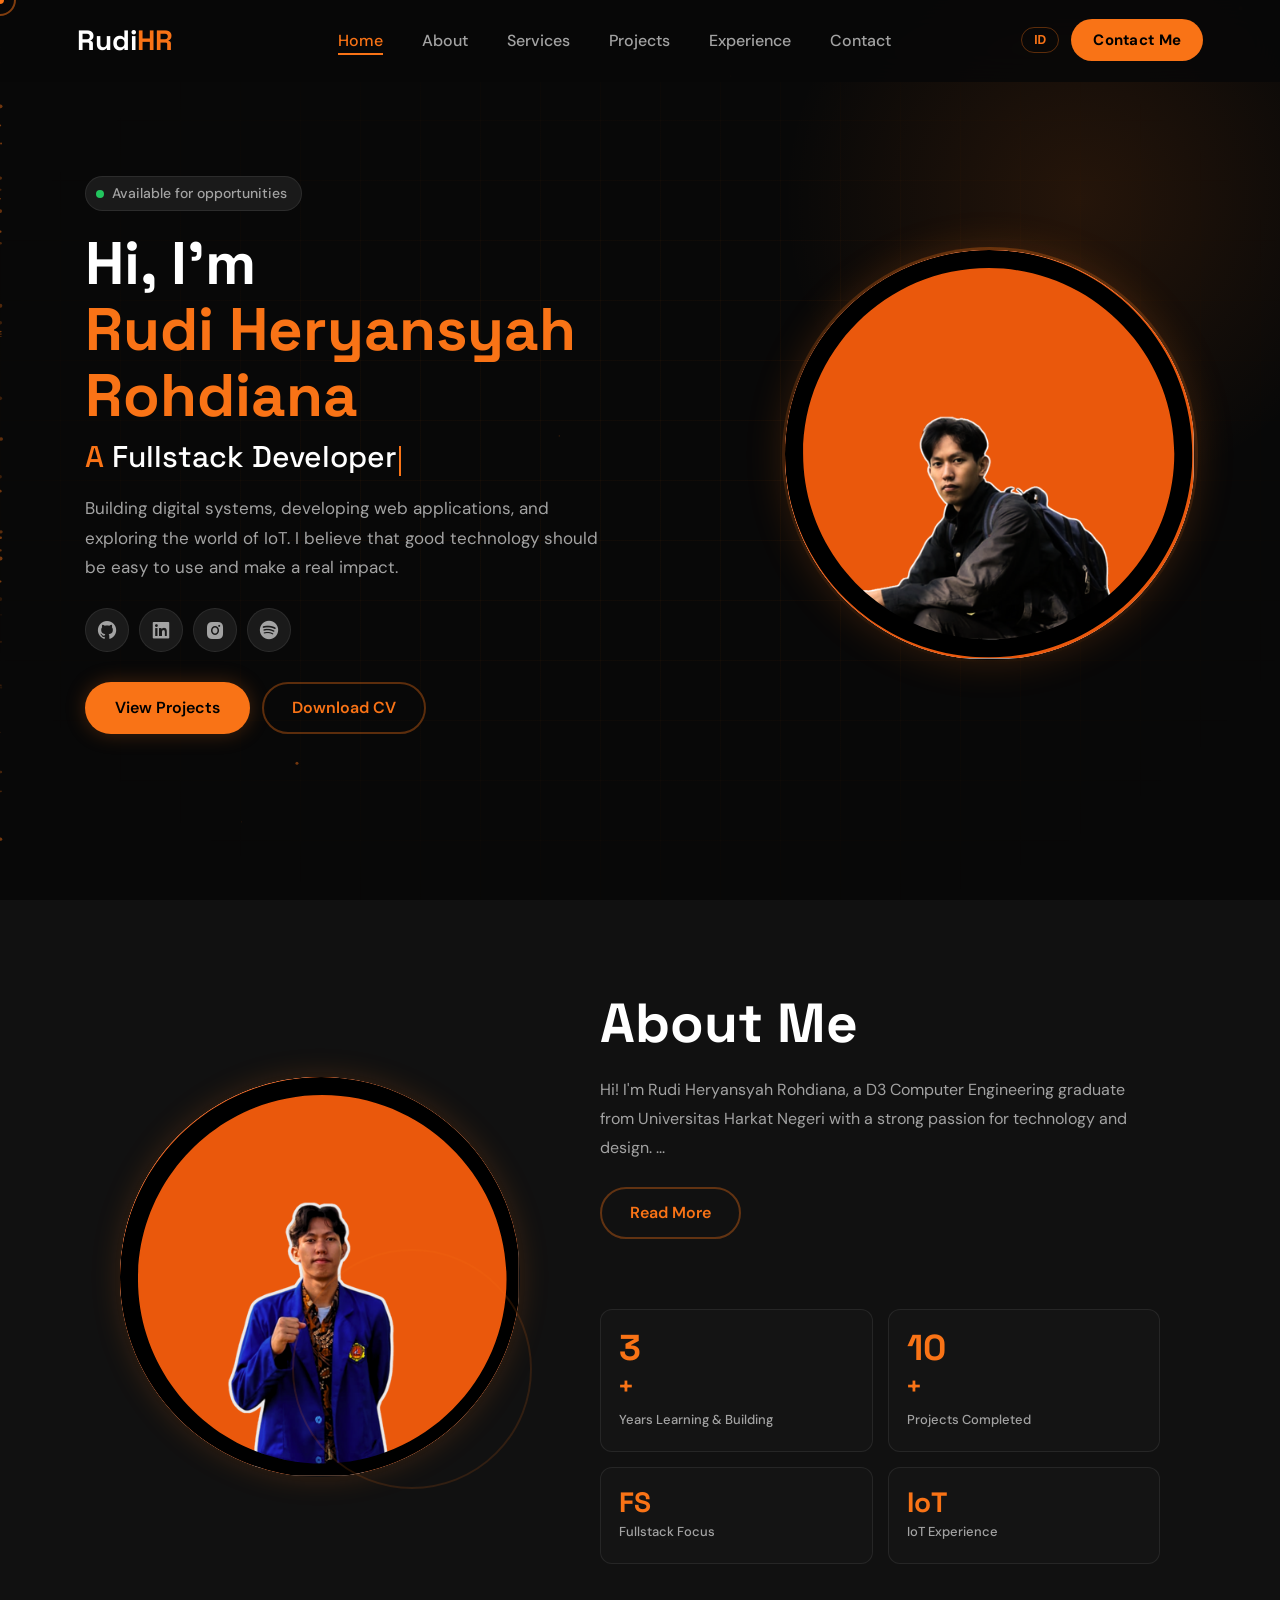
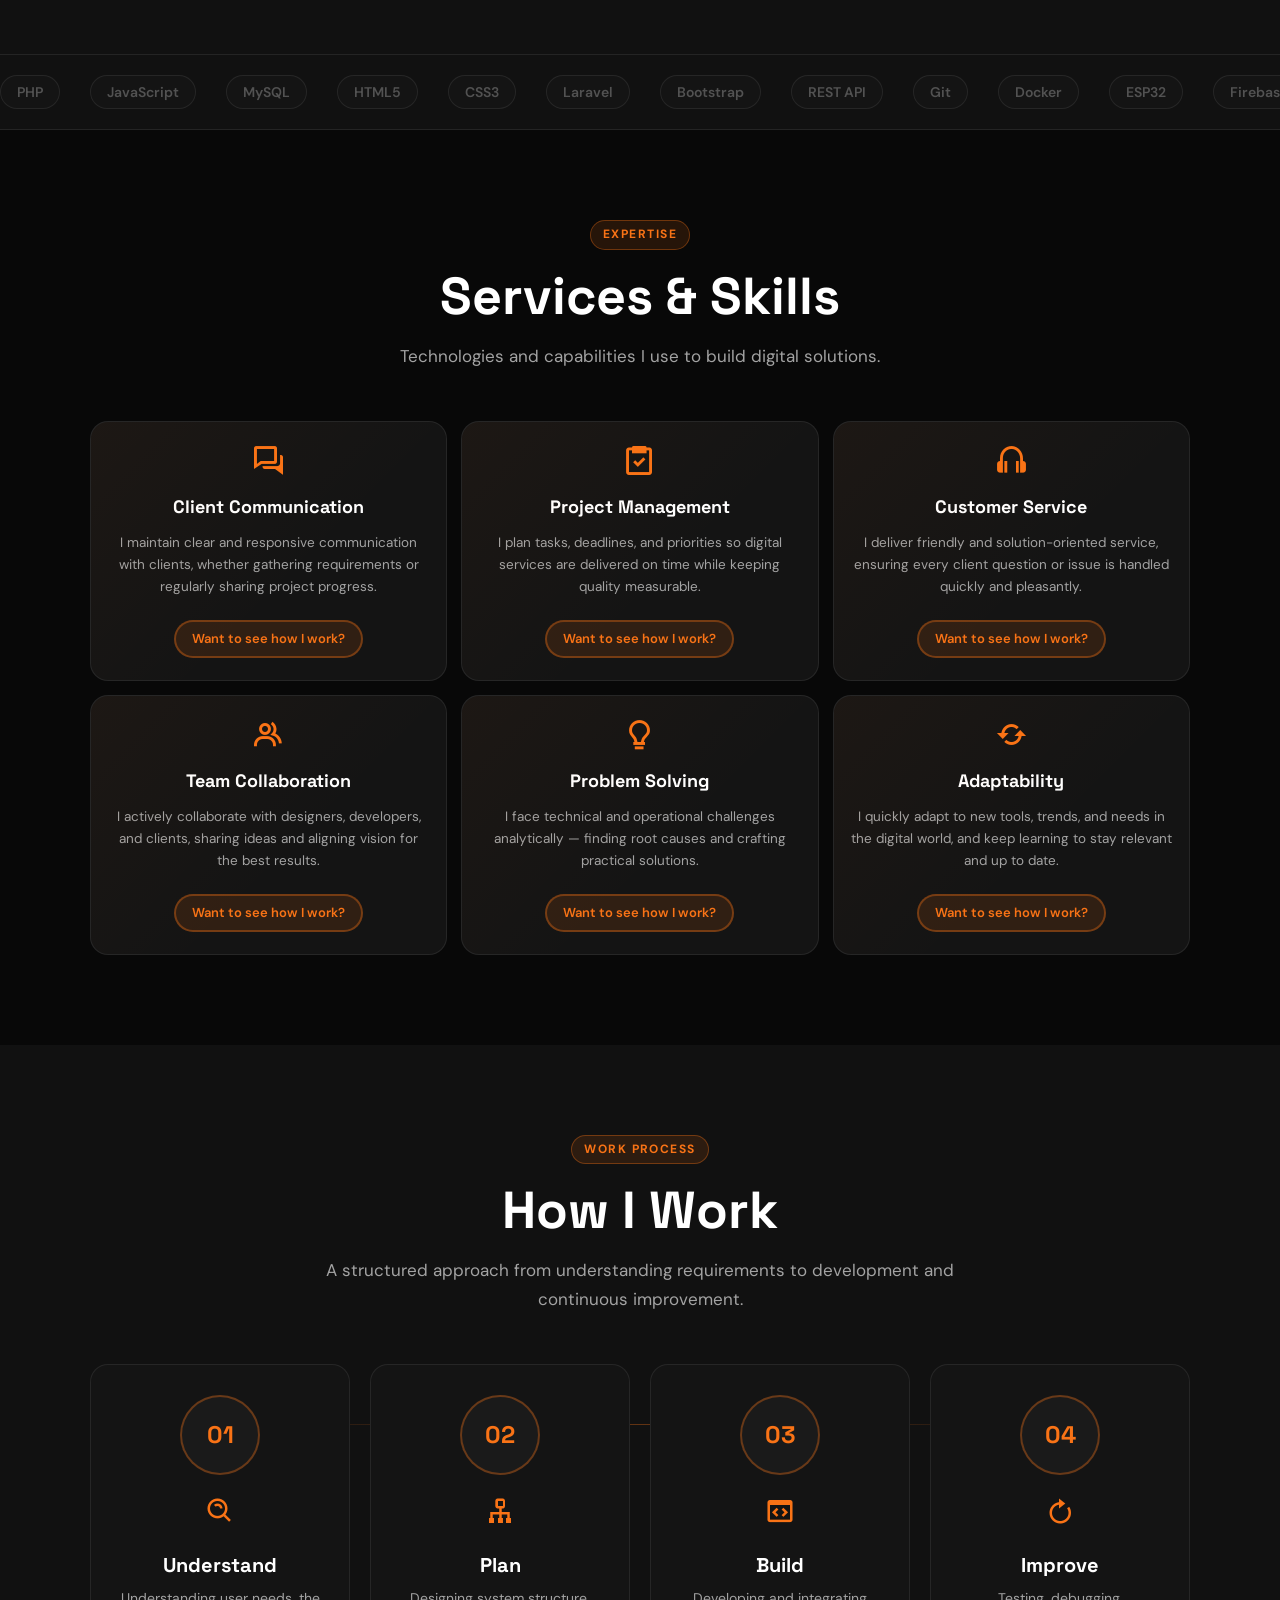
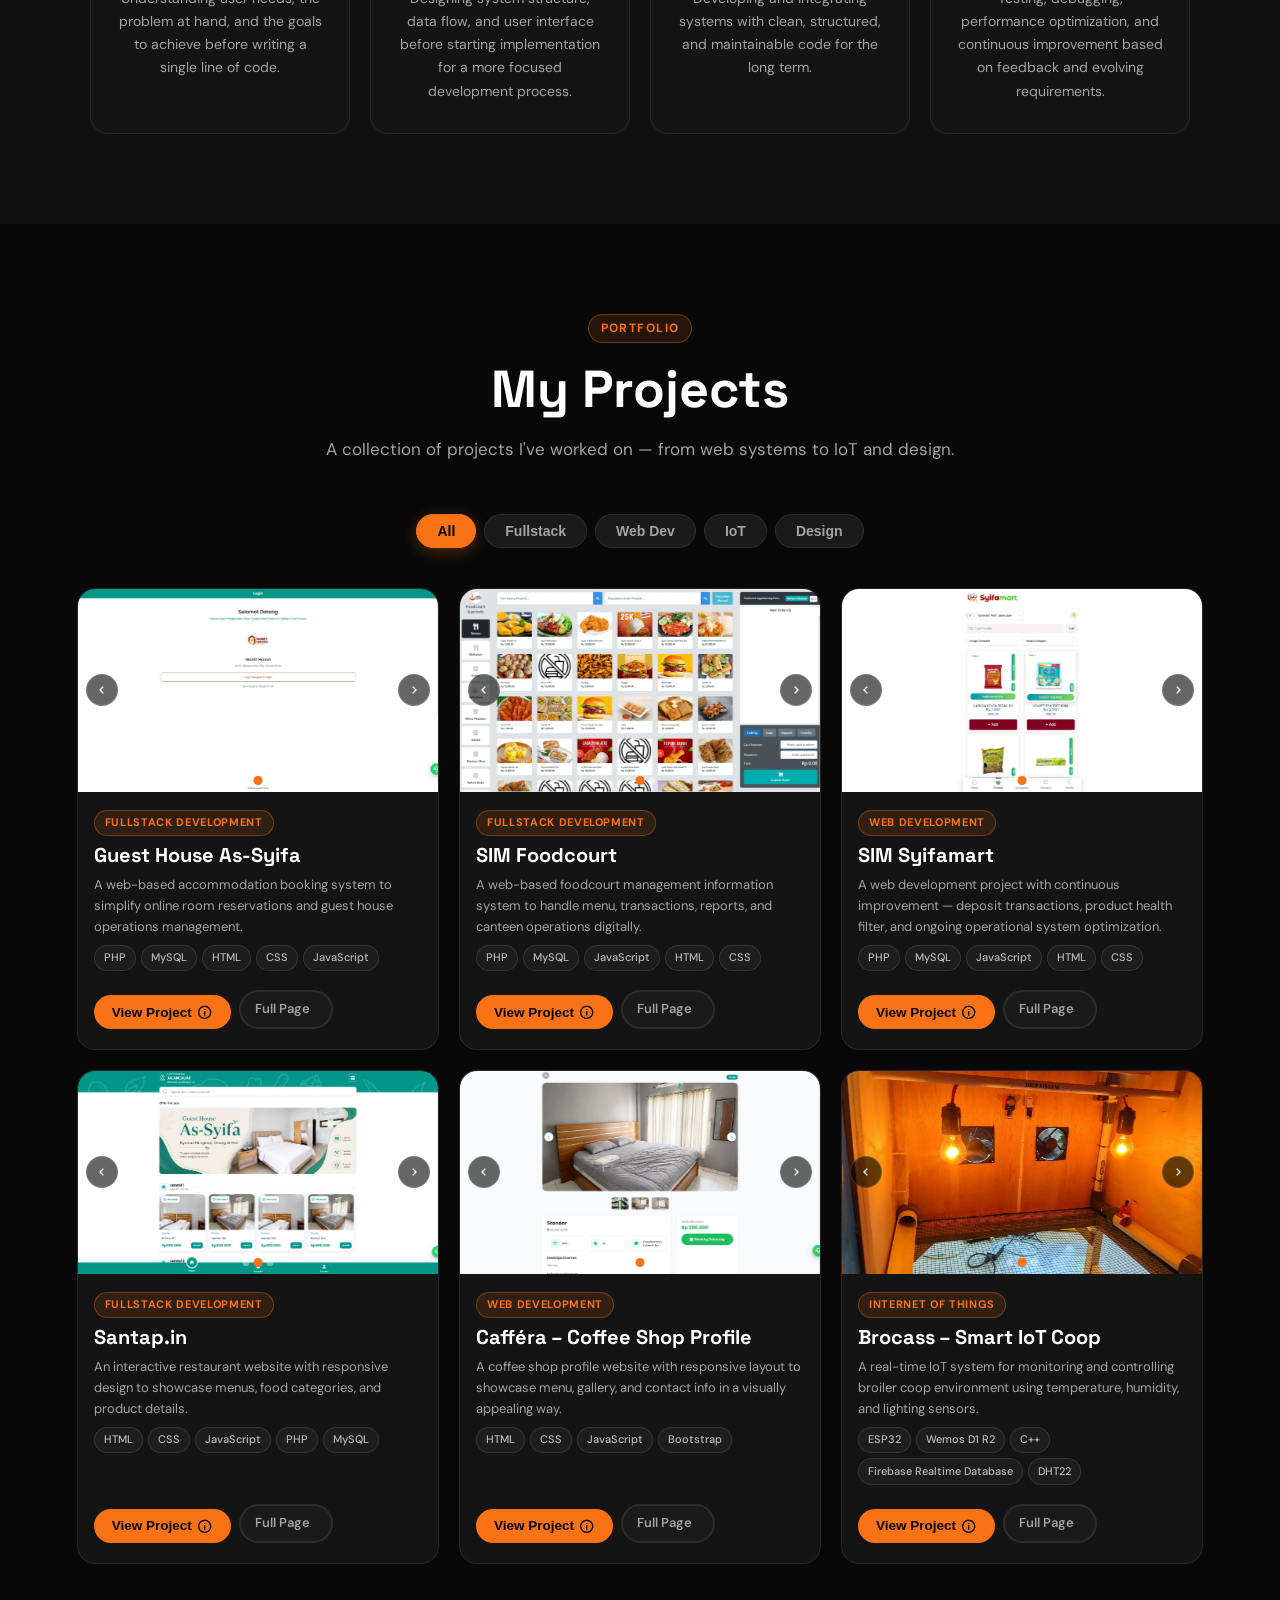
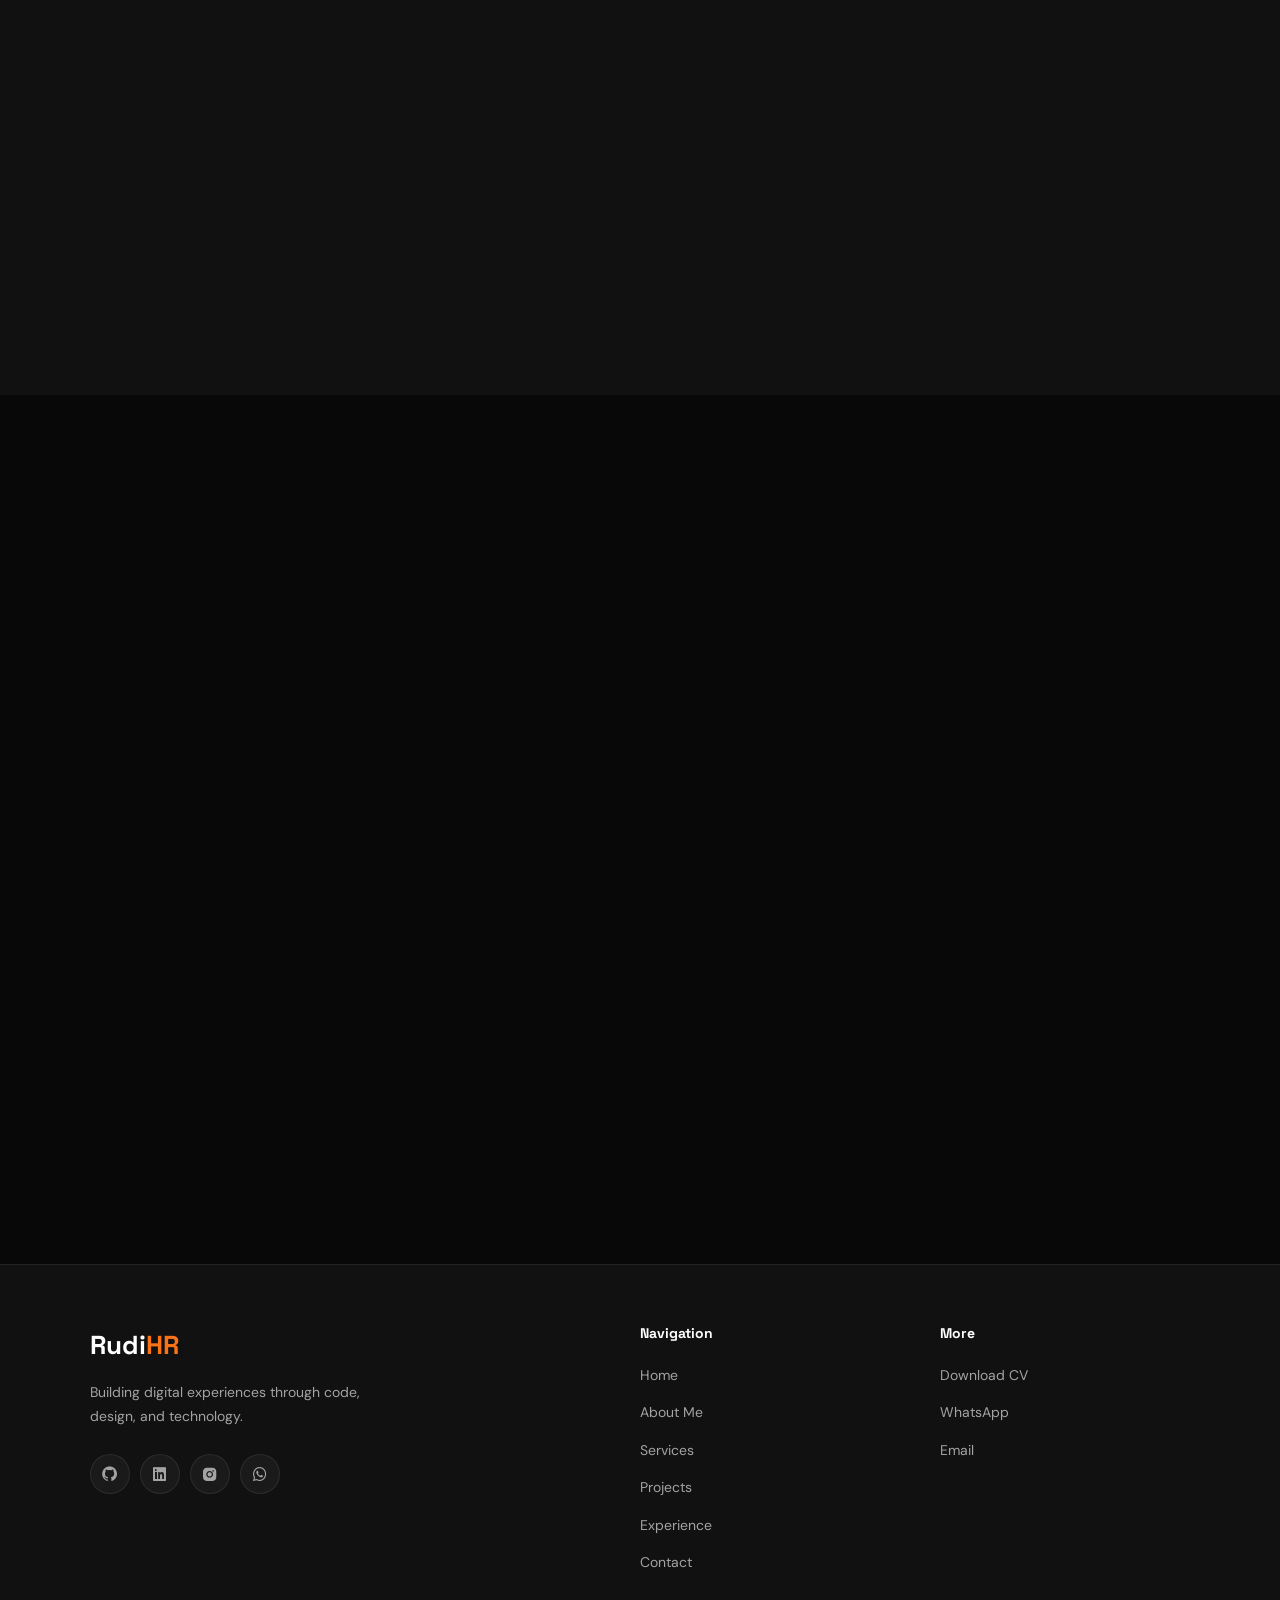
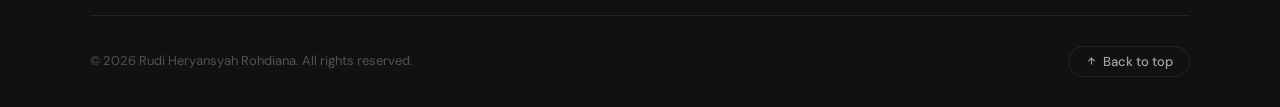
==== commit 0aea20aa: "feat: add favicon and improve preloader functionality; update HTML files for icon inclusion" ====
--- a/index.html
+++ b/index.html
@@ -8,7 +8,8 @@
 	<meta property="og:description" content="Fullstack Developer specializing in web systems, IoT, and digital design. Explore my projects and let's build something together.">
 	<meta property="og:type" content="website">
 	<title>Rudi Heryansyah Rohdiana | Fullstack Developer</title>
-	<link rel="stylesheet" href="style.css">
+		<link rel="icon" href="favicon.ico" type="image/x-icon">
+<link rel="stylesheet" href="style.css">
 	<link rel="preconnect" href="https://fonts.googleapis.com">
 	<link rel="preconnect" href="https://fonts.gstatic.com" crossorigin>
 	<link href="https://fonts.googleapis.com/css2?family=DM+Sans:wght@400;500;600;700&family=Space+Grotesk:wght@500;600;700&display=swap" rel="stylesheet">
--- a/style.css
+++ b/style.css
@@ -1689,3 +1689,17 @@
   .about-stats { grid-template-columns: 1fr; }
   .btn-group { flex-wrap: wrap; justify-content: center; }
 }
+
+/* ===== REDUCED MOTION (Tier 1) ===== */
+/* Bagi pengguna yang mengaktifkan mode kurangi animasi, matikan semua animasi/transisi. */
+@media (prefers-reduced-motion: reduce) {
+  *, *::before, *::after {
+    animation-duration: 0.01ms !important;
+    animation-iteration-count: 1 !important;
+    animation-delay: 0ms !important;
+    transition-duration: 0.01ms !important;
+    transition-delay: 0ms !important;
+  }
+  html { scroll-behavior: auto; }
+  .marquee-track, .hero-orb, .availability-dot, .typing-cursor, .preloader-progress { animation: none !important; }
+}
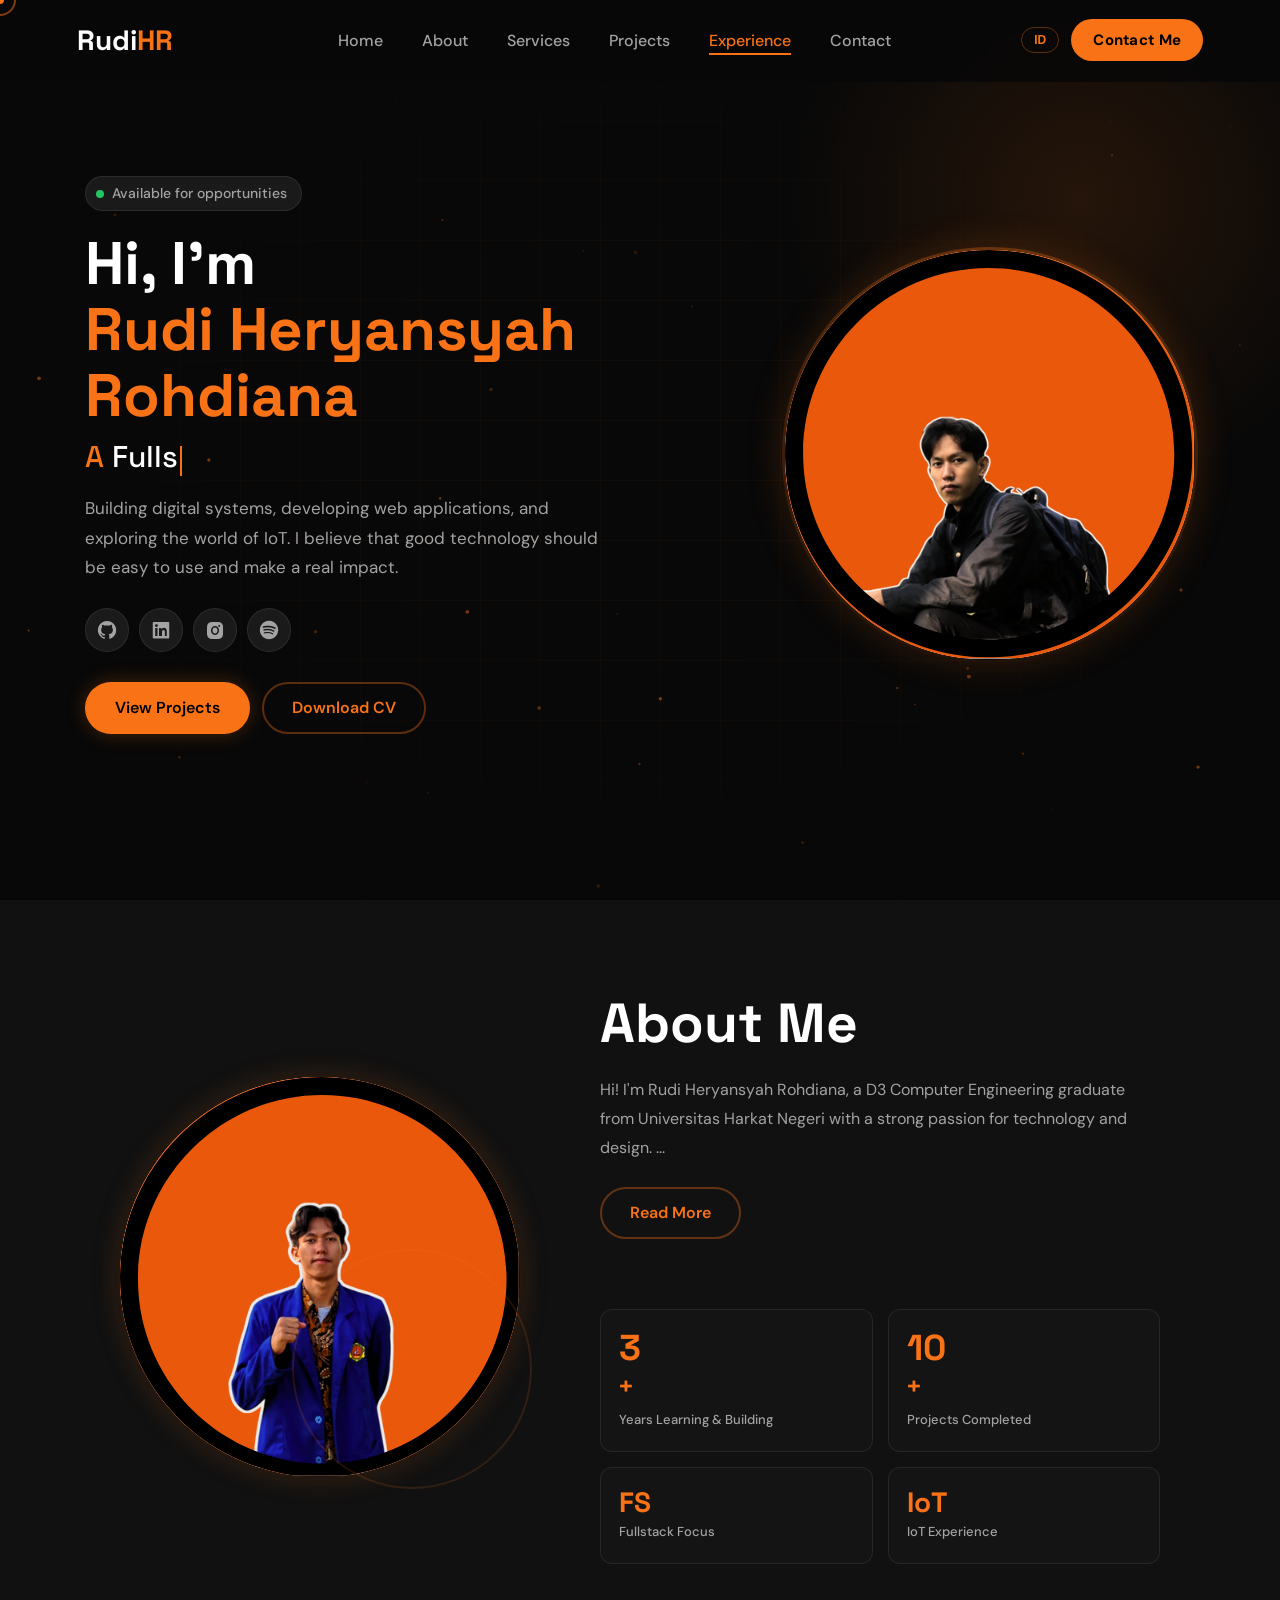
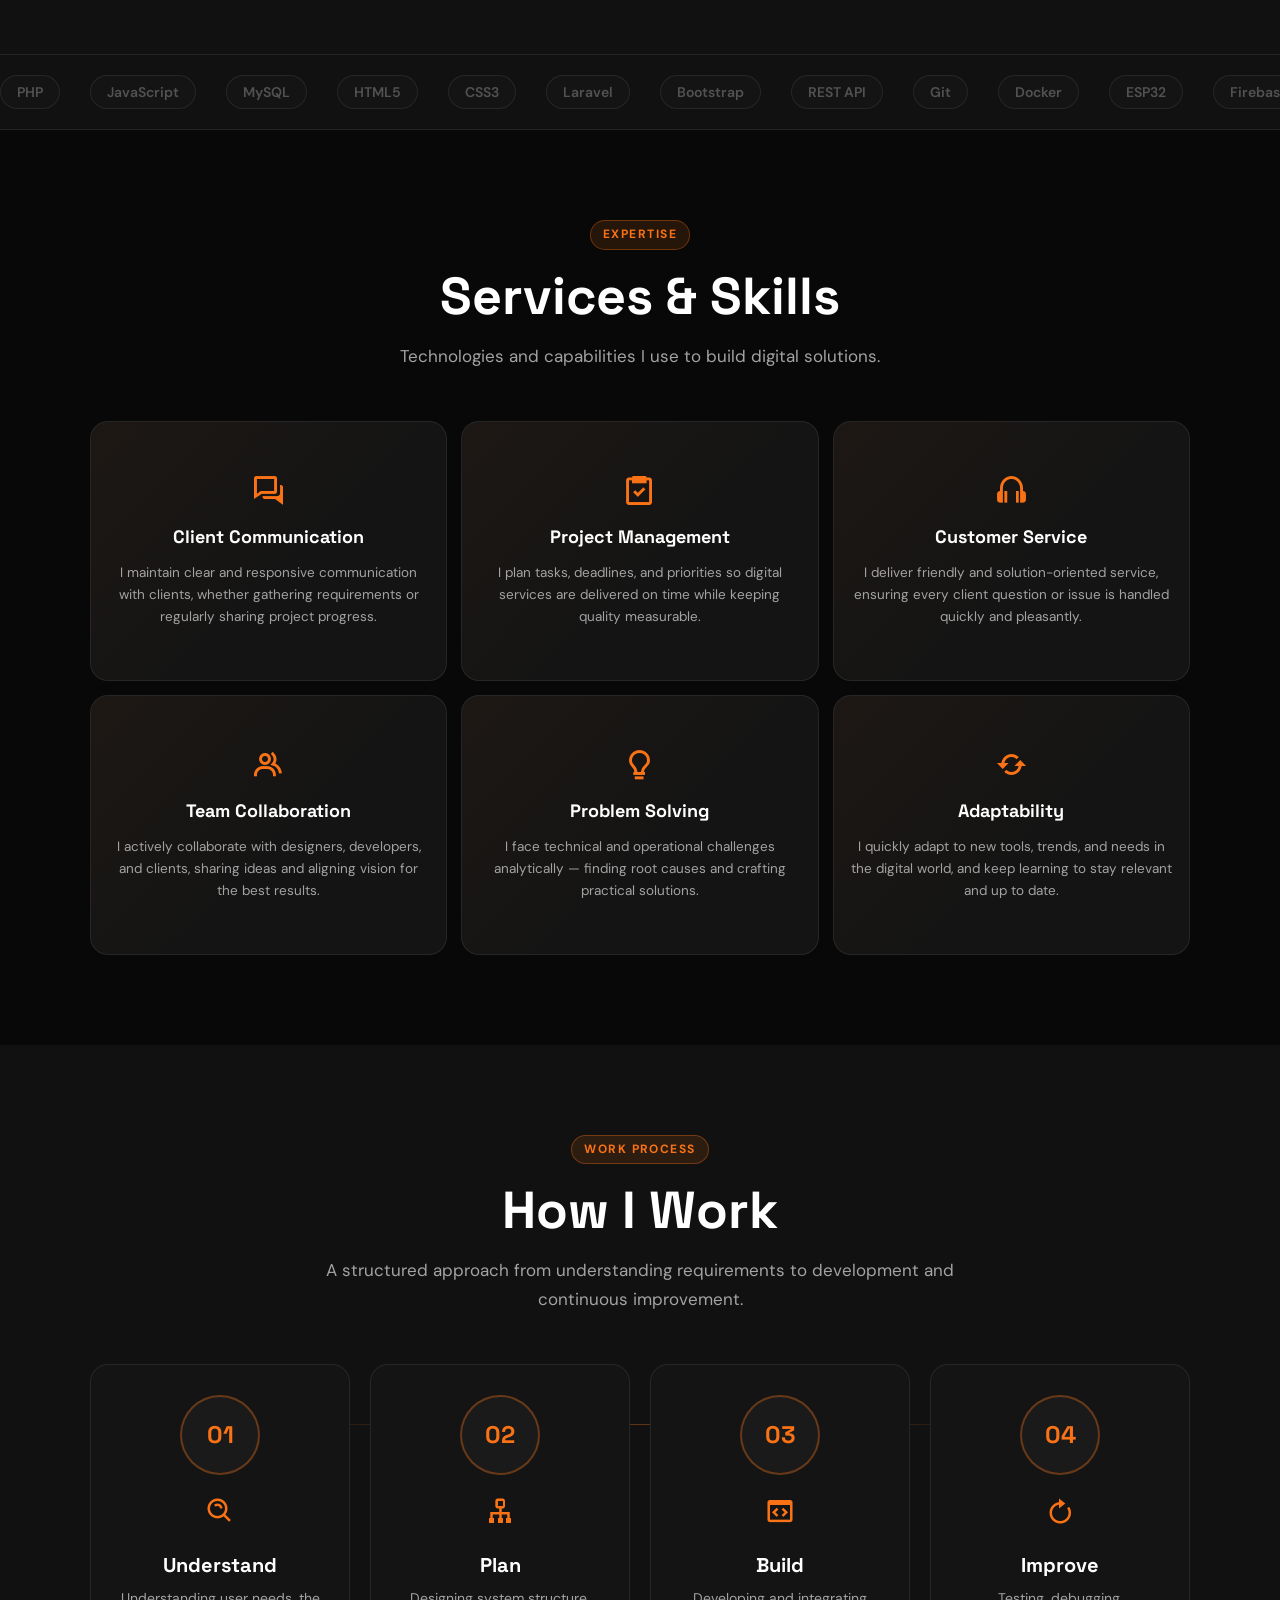
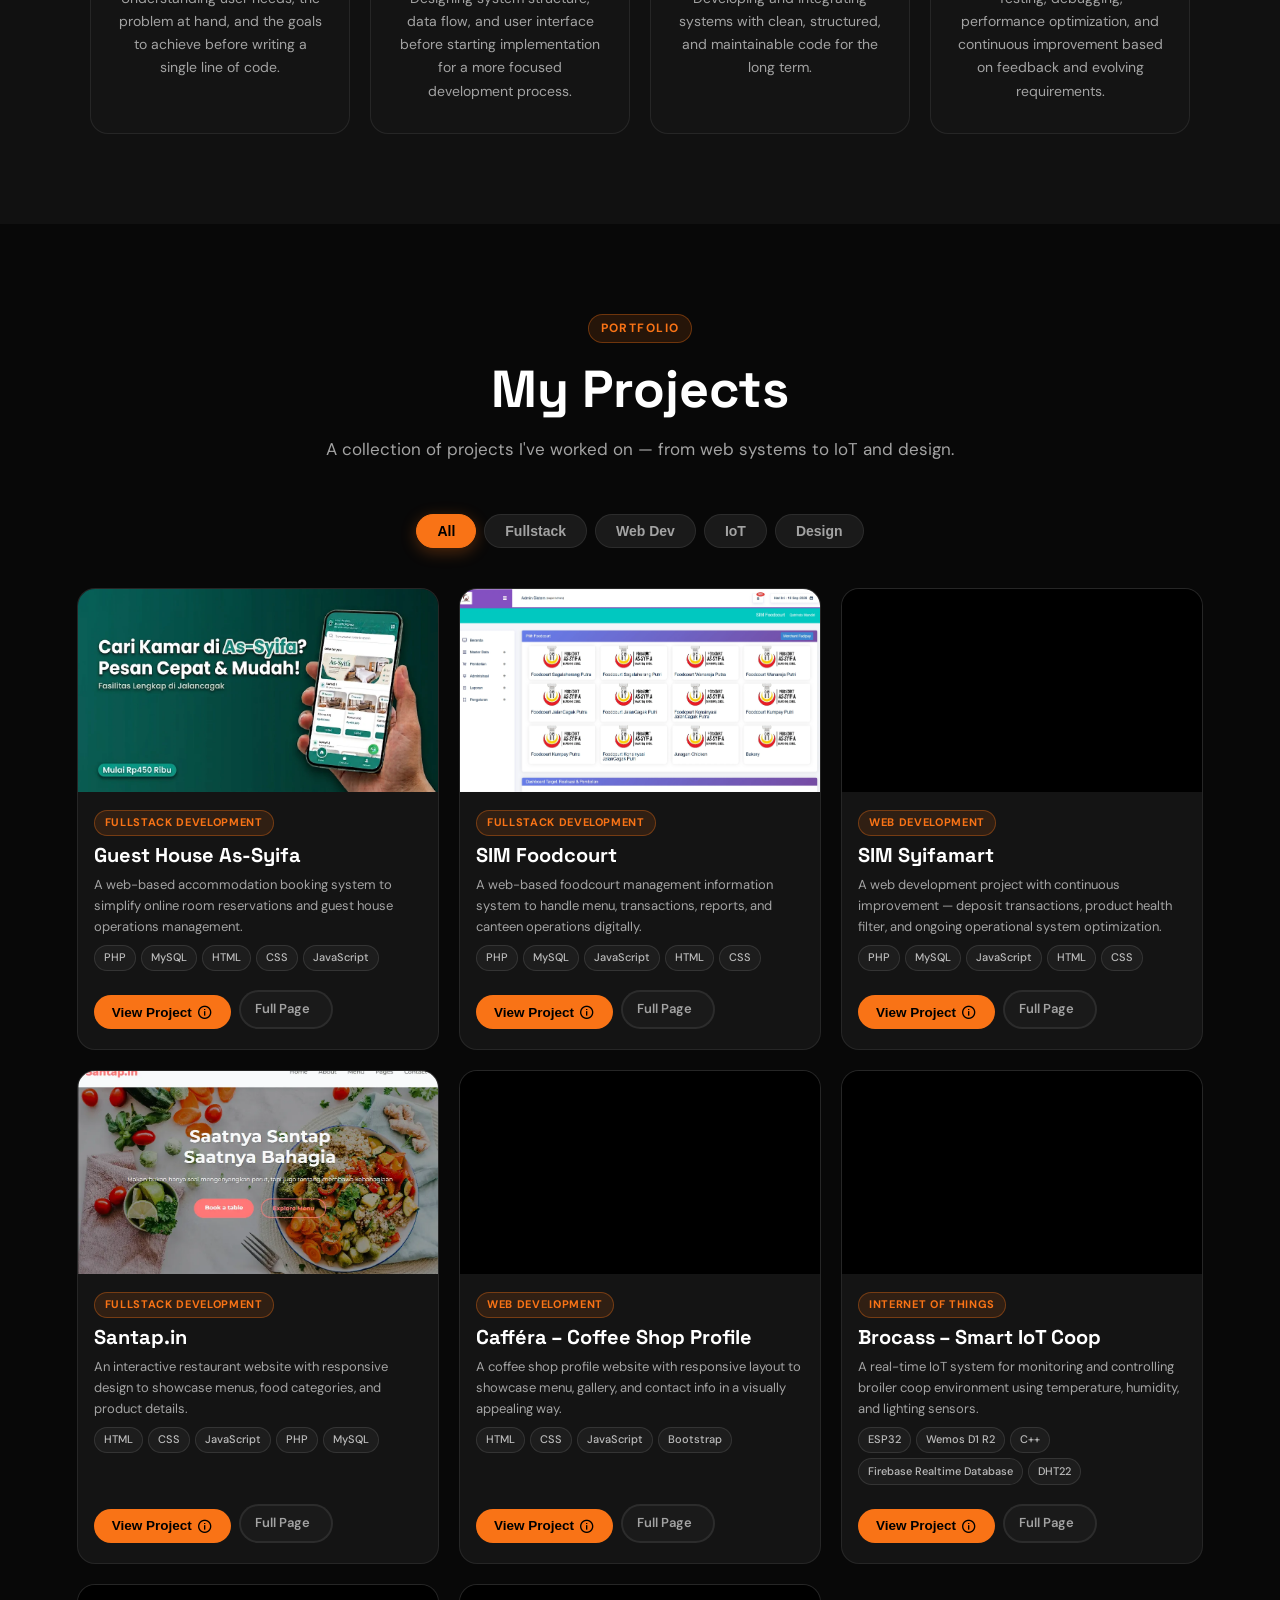
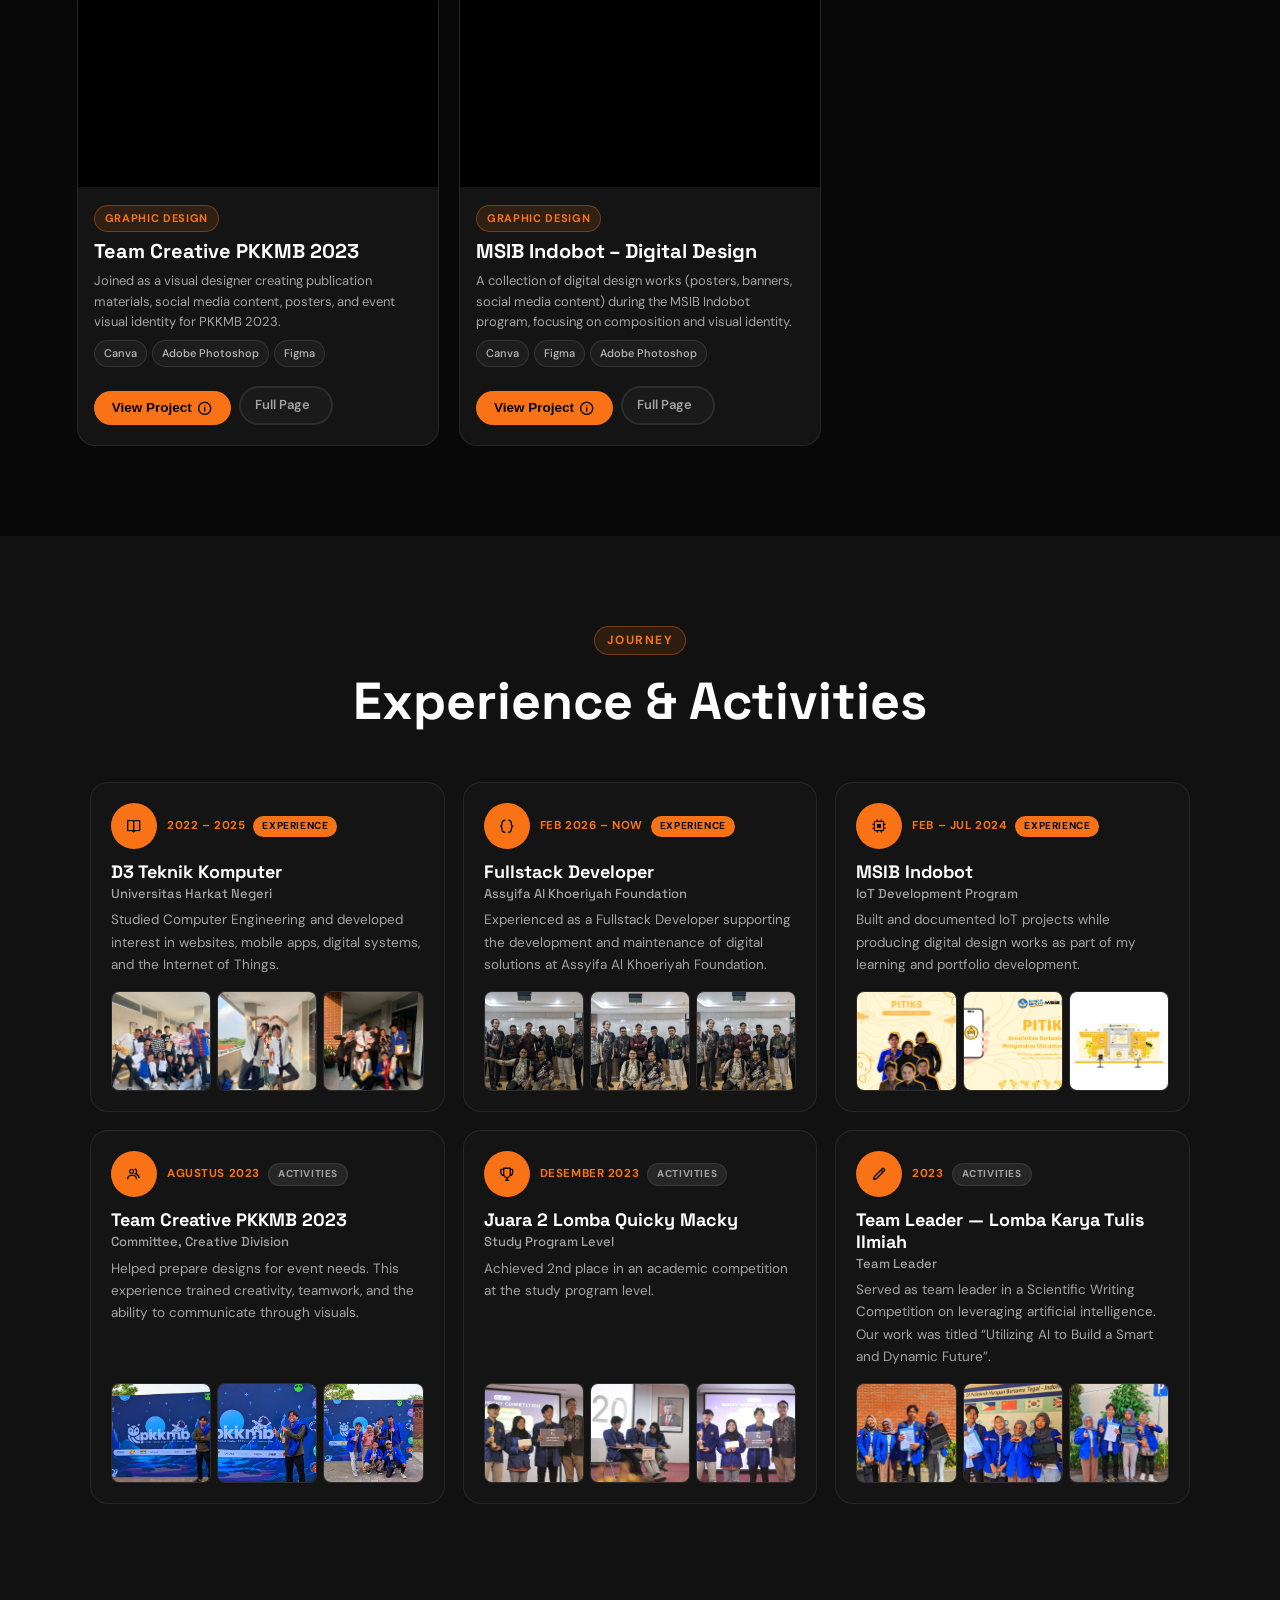
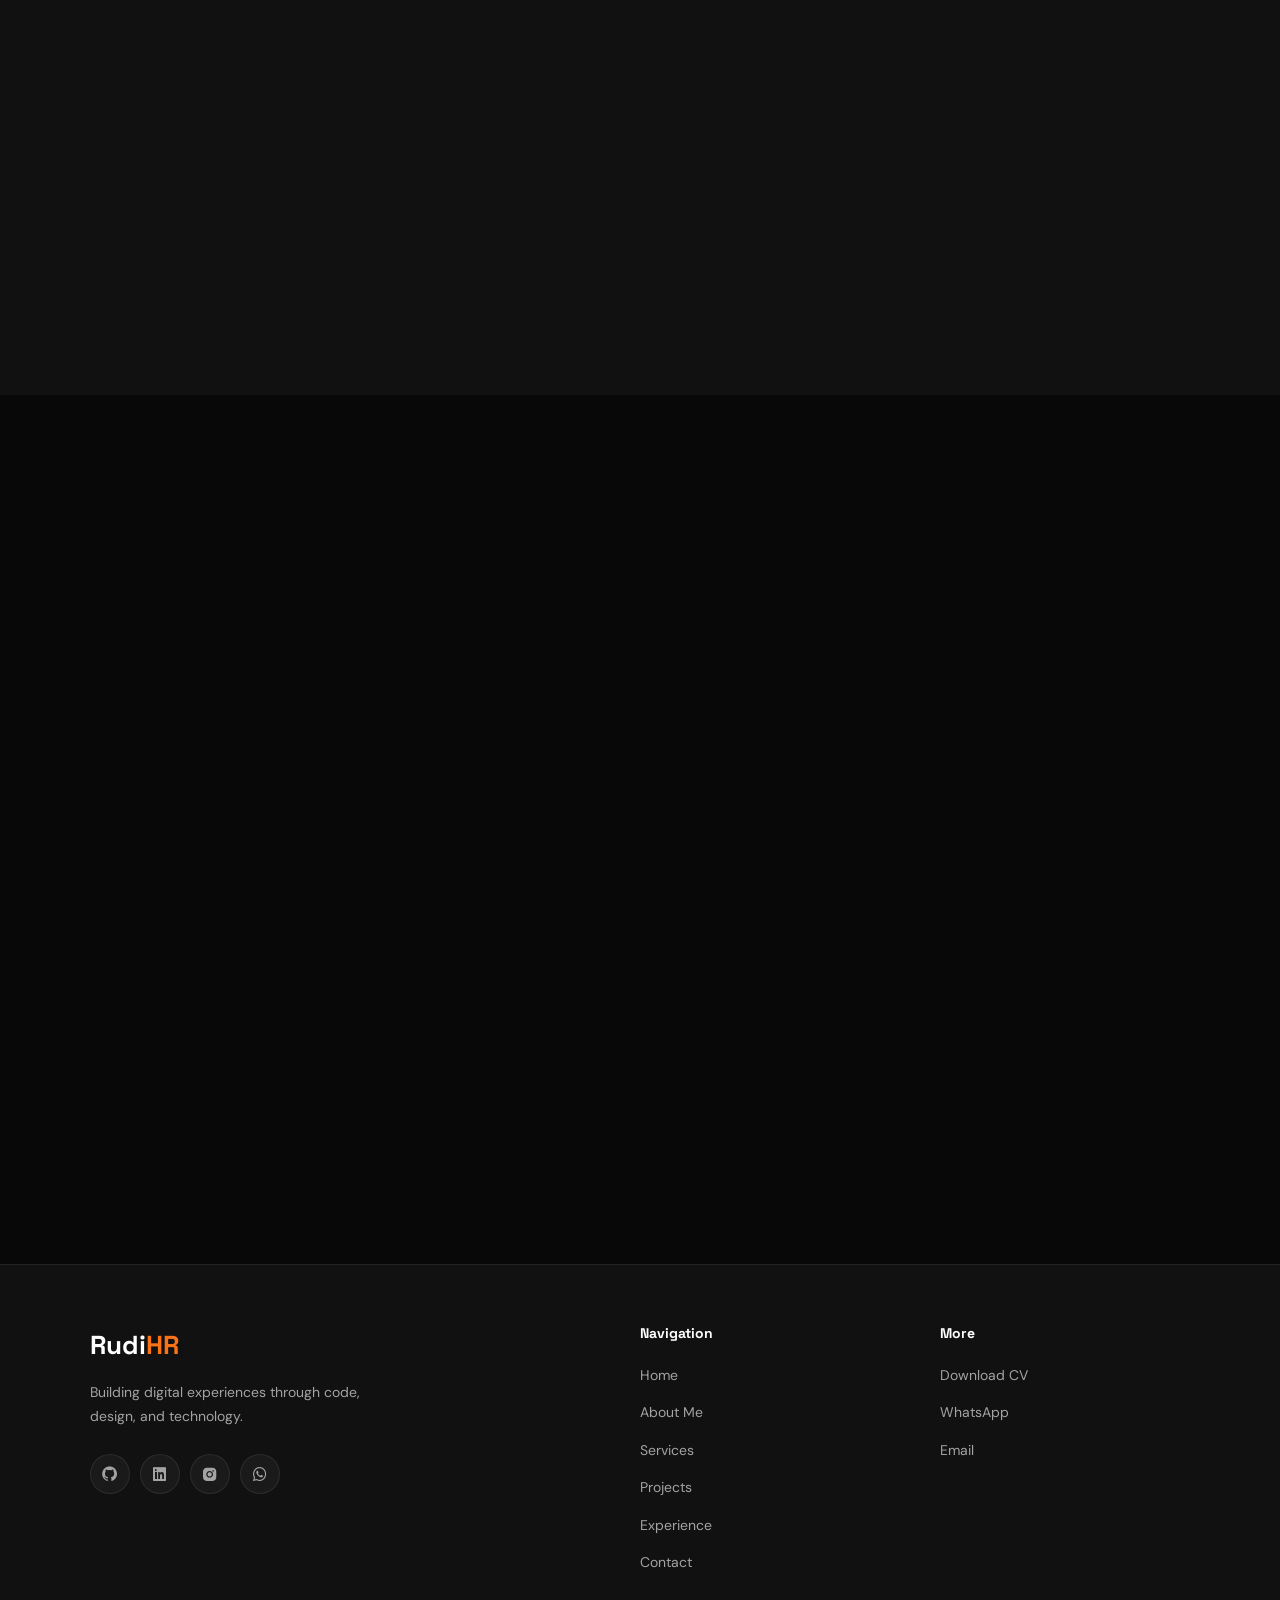
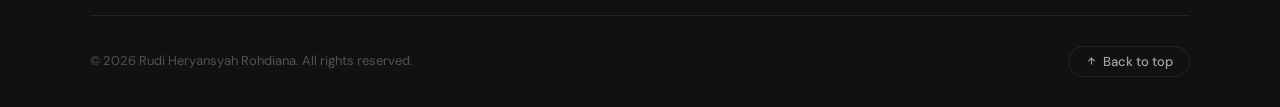
==== commit 76d2fc63: "fix: remove redundant "Want to see how I work?" links from services section for clarity" ====
--- a/index.html
+++ b/index.html
@@ -193,7 +193,6 @@
 					<h4 data-id="Komunikasi Klien" data-en="Client Communication">Client Communication</h4>
 					<p data-id="Saya menjaga komunikasi yang jelas dan responsif dengan klien, baik saat menggali kebutuhan maupun memberi kabar progres proyek secara rutin."
 					data-en="I maintain clear and responsive communication with clients, whether gathering requirements or regularly sharing project progress.">I maintain clear and responsive communication with clients, whether gathering requirements or regularly sharing project progress.</p>
-					<a href="services/soft-communication.html" class="btn doc-btn" data-id="Mau tahu caraku bekerja?" data-en="Want to see how I work?">Want to see how I work?</a>
 				</div>
 			</div>
 			<div class="service-box animate">
@@ -202,7 +201,6 @@
 					<h4 data-id="Manajemen Proyek" data-en="Project Management">Project Management</h4>
 					<p data-id="Saya merencanakan tugas, tenggat waktu, dan prioritas agar layanan digital tersampaikan tepat waktu dan tetap terukur kualitasnya."
 					data-en="I plan tasks, deadlines, and priorities so digital services are delivered on time while keeping quality measurable.">I plan tasks, deadlines, and priorities so digital services are delivered on time while keeping quality measurable.</p>
-					<a href="services/soft-project.html" class="btn doc-btn" data-id="Mau tahu caraku bekerja?" data-en="Want to see how I work?">Want to see how I work?</a>
 				</div>
 			</div>
 			<div class="service-box animate">
@@ -211,7 +209,6 @@
 					<h4 data-id="Pelayanan Pelanggan" data-en="Customer Service">Customer Service</h4>
 					<p data-id="Saya memberikan pelayanan dengan ramah dan solutif, memastikan setiap pertanyaan maupun kendala klien ditangani dengan cepat dan menyenangkan."
 					data-en="I deliver friendly and solution-oriented service, ensuring every client question or issue is handled quickly and pleasantly.">I deliver friendly and solution-oriented service, ensuring every client question or issue is handled quickly and pleasantly.</p>
-					<a href="services/soft-service.html" class="btn doc-btn" data-id="Mau tahu caraku bekerja?" data-en="Want to see how I work?">Want to see how I work?</a>
 				</div>
 			</div>
 			<div class="service-box animate">
@@ -220,7 +217,6 @@
 					<h4 data-id="Kolaborasi Tim" data-en="Team Collaboration">Team Collaboration</h4>
 					<p data-id="Saya bekerja sama secara aktif dengan desainer, developer, maupun klien, berbagi ide dan menjaga keselarasan visi agar hasil maksimal."
 					data-en="I actively collaborate with designers, developers, and clients, sharing ideas and aligning vision for the best results.">I actively collaborate with designers, developers, and clients, sharing ideas and aligning vision for the best results.</p>
-					<a href="services/soft-teamwork.html" class="btn doc-btn" data-id="Mau tahu caraku bekerja?" data-en="Want to see how I work?">Want to see how I work?</a>
 				</div>
 			</div>
 			<div class="service-box animate">
@@ -229,7 +225,6 @@
 					<h4 data-id="Pemecahan Masalah" data-en="Problem Solving">Problem Solving</h4>
 					<p data-id="Saya menghadapi tantangan teknis maupun operasional dengan pendekatan analitis, mencari akar masalah lalu merumuskan solusi yang tepat guna."
 					data-en="I face technical and operational challenges analytically — finding root causes and crafting practical solutions.">I face technical and operational challenges analytically — finding root causes and crafting practical solutions.</p>
-					<a href="services/soft-problem.html" class="btn doc-btn" data-id="Mau tahu caraku bekerja?" data-en="Want to see how I work?">Want to see how I work?</a>
 				</div>
 			</div>
 			<div class="service-box animate">
@@ -238,7 +233,6 @@
 					<h4 data-id="Adaptabilitas" data-en="Adaptability">Adaptability</h4>
 					<p data-id="Saya mudah beradaptasi dengan alat, tren, dan kebutuhan baru di dunia digital, serta terus belajar agar layanan tetap relevan dan up to date."
 					data-en="I quickly adapt to new tools, trends, and needs in the digital world, and keep learning to stay relevant and up to date.">I quickly adapt to new tools, trends, and needs in the digital world, and keep learning to stay relevant and up to date.</p>
-					<a href="services/soft-adaptability.html" class="btn doc-btn" data-id="Mau tahu caraku bekerja?" data-en="Want to see how I work?">Want to see how I work?</a>
 				</div>
 			</div>
 		</div>
--- a/style.css
+++ b/style.css
@@ -841,13 +841,21 @@
 .project-card.hidden {
   display: none;
 }
-.project-slider {
+.project-card-media {
   position: relative;
   width: 100%;
   aspect-ratio: 16 / 9;
   overflow: hidden;
   background: #000;
 }
+.project-card-media img {
+  width: 100%;
+  height: 100%;
+  object-fit: cover;
+  display: block;
+  transition: transform 0.4s ease;
+}
+.project-card:hover .project-card-media img { transform: scale(1.04); }
 .project-slider-track {
   display: flex;
   width: 100%;
@@ -862,7 +870,6 @@
   display: block;
   transition: transform 0.4s ease;
 }
-.project-card:hover .project-slider-track img { transform: scale(1.04); }
 .slider-btn {
   position: absolute;
   top: 50%;
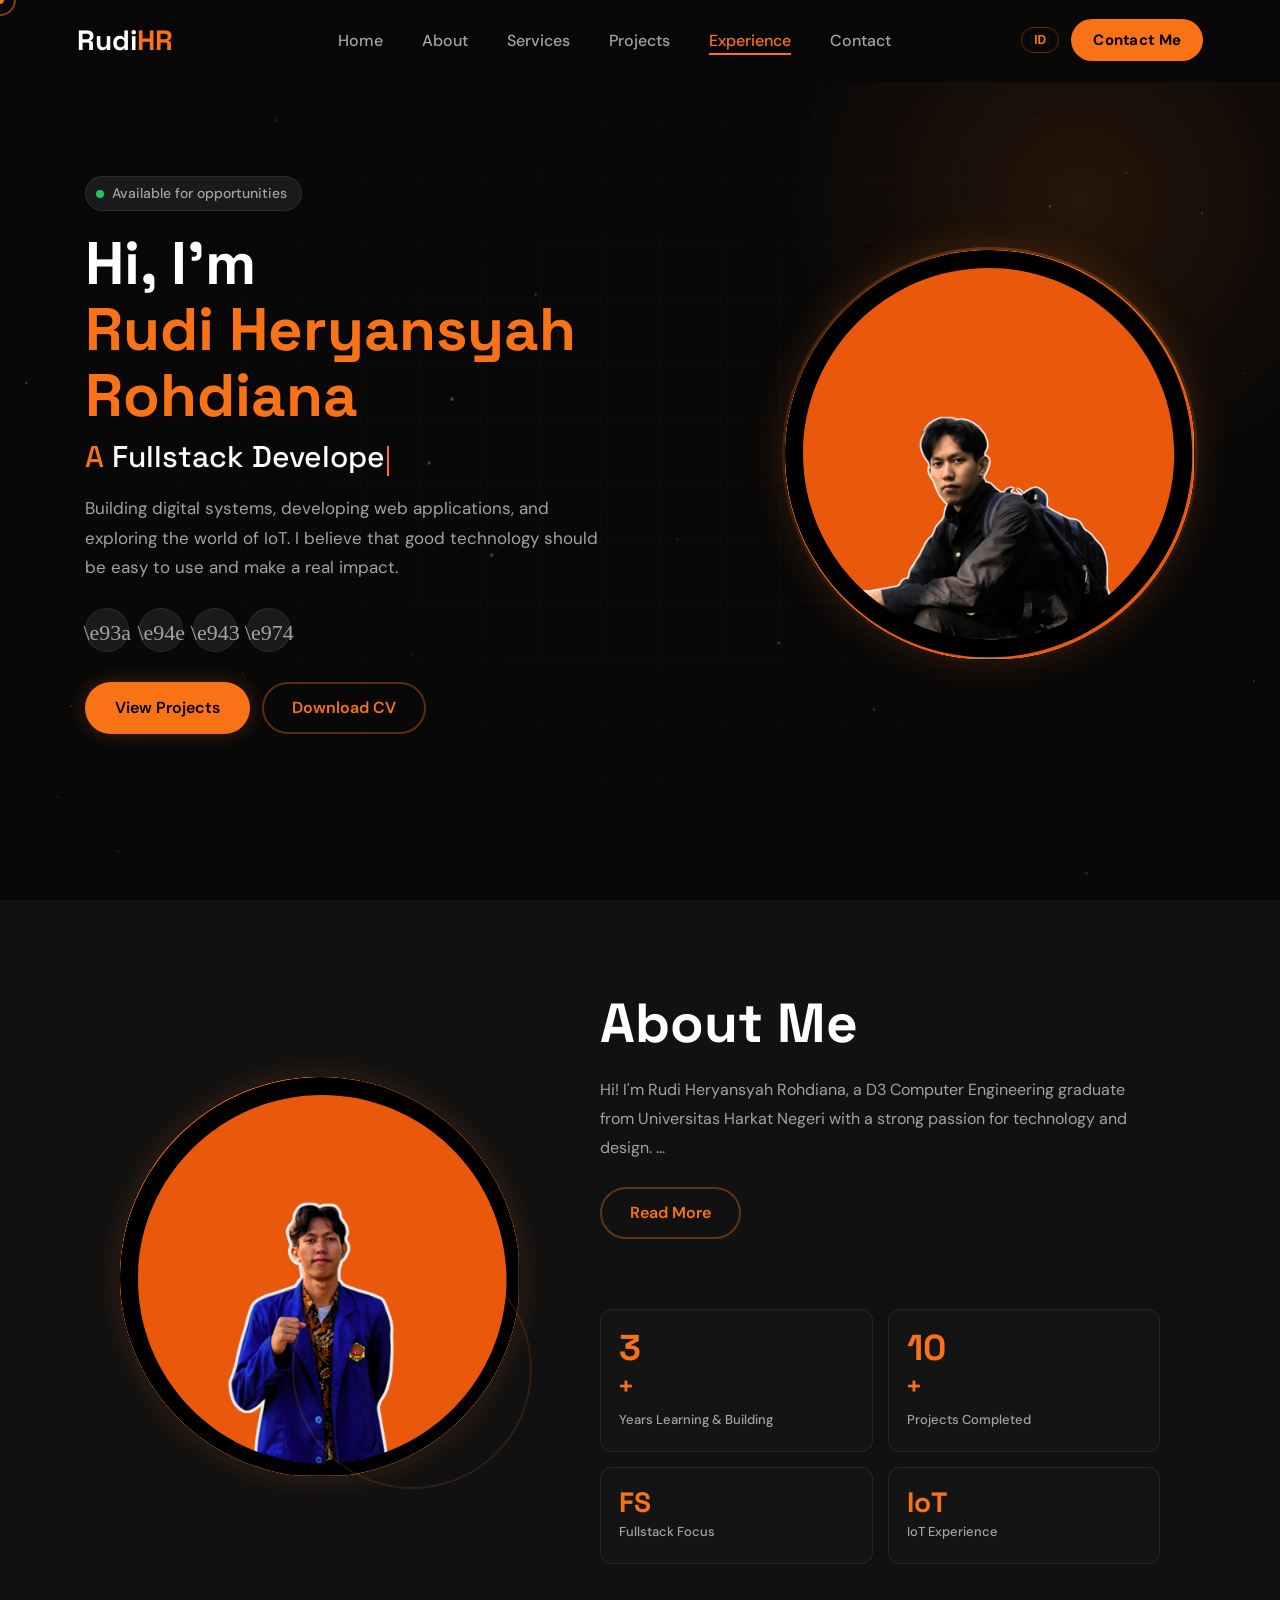
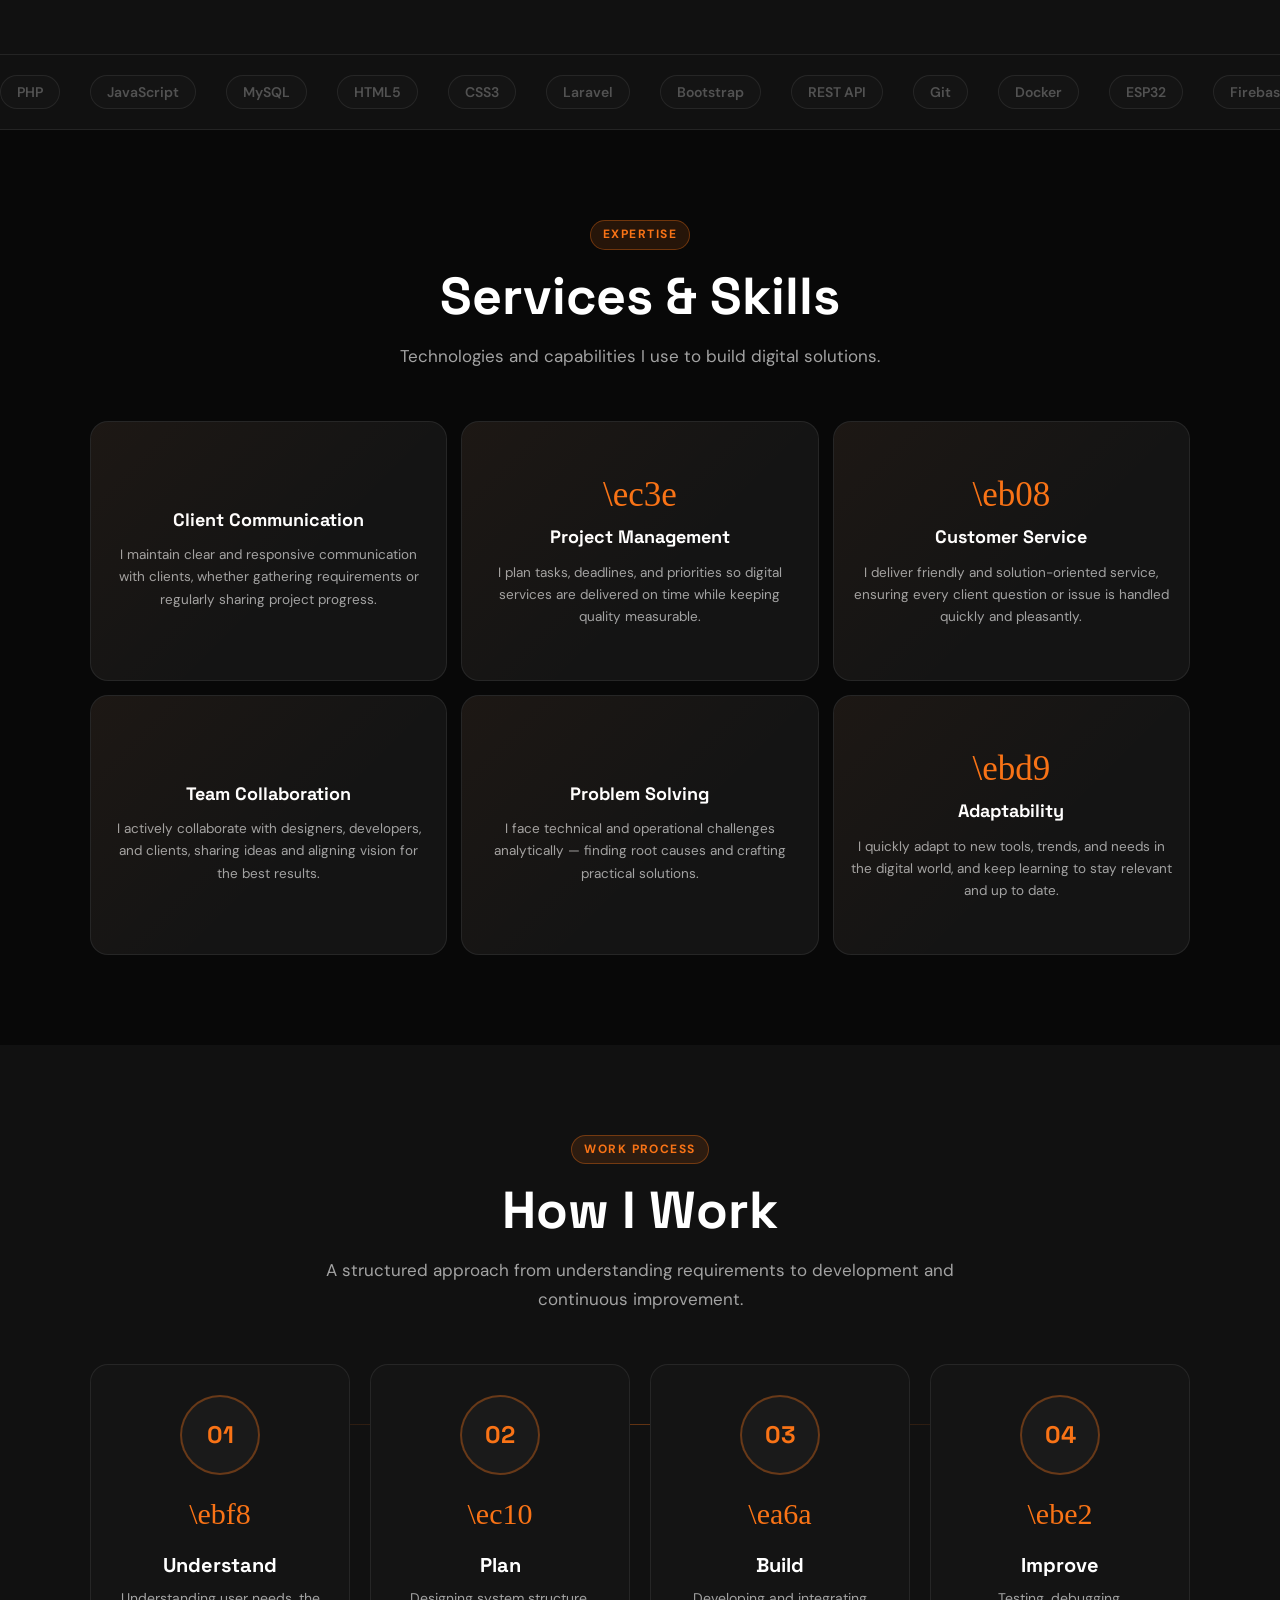
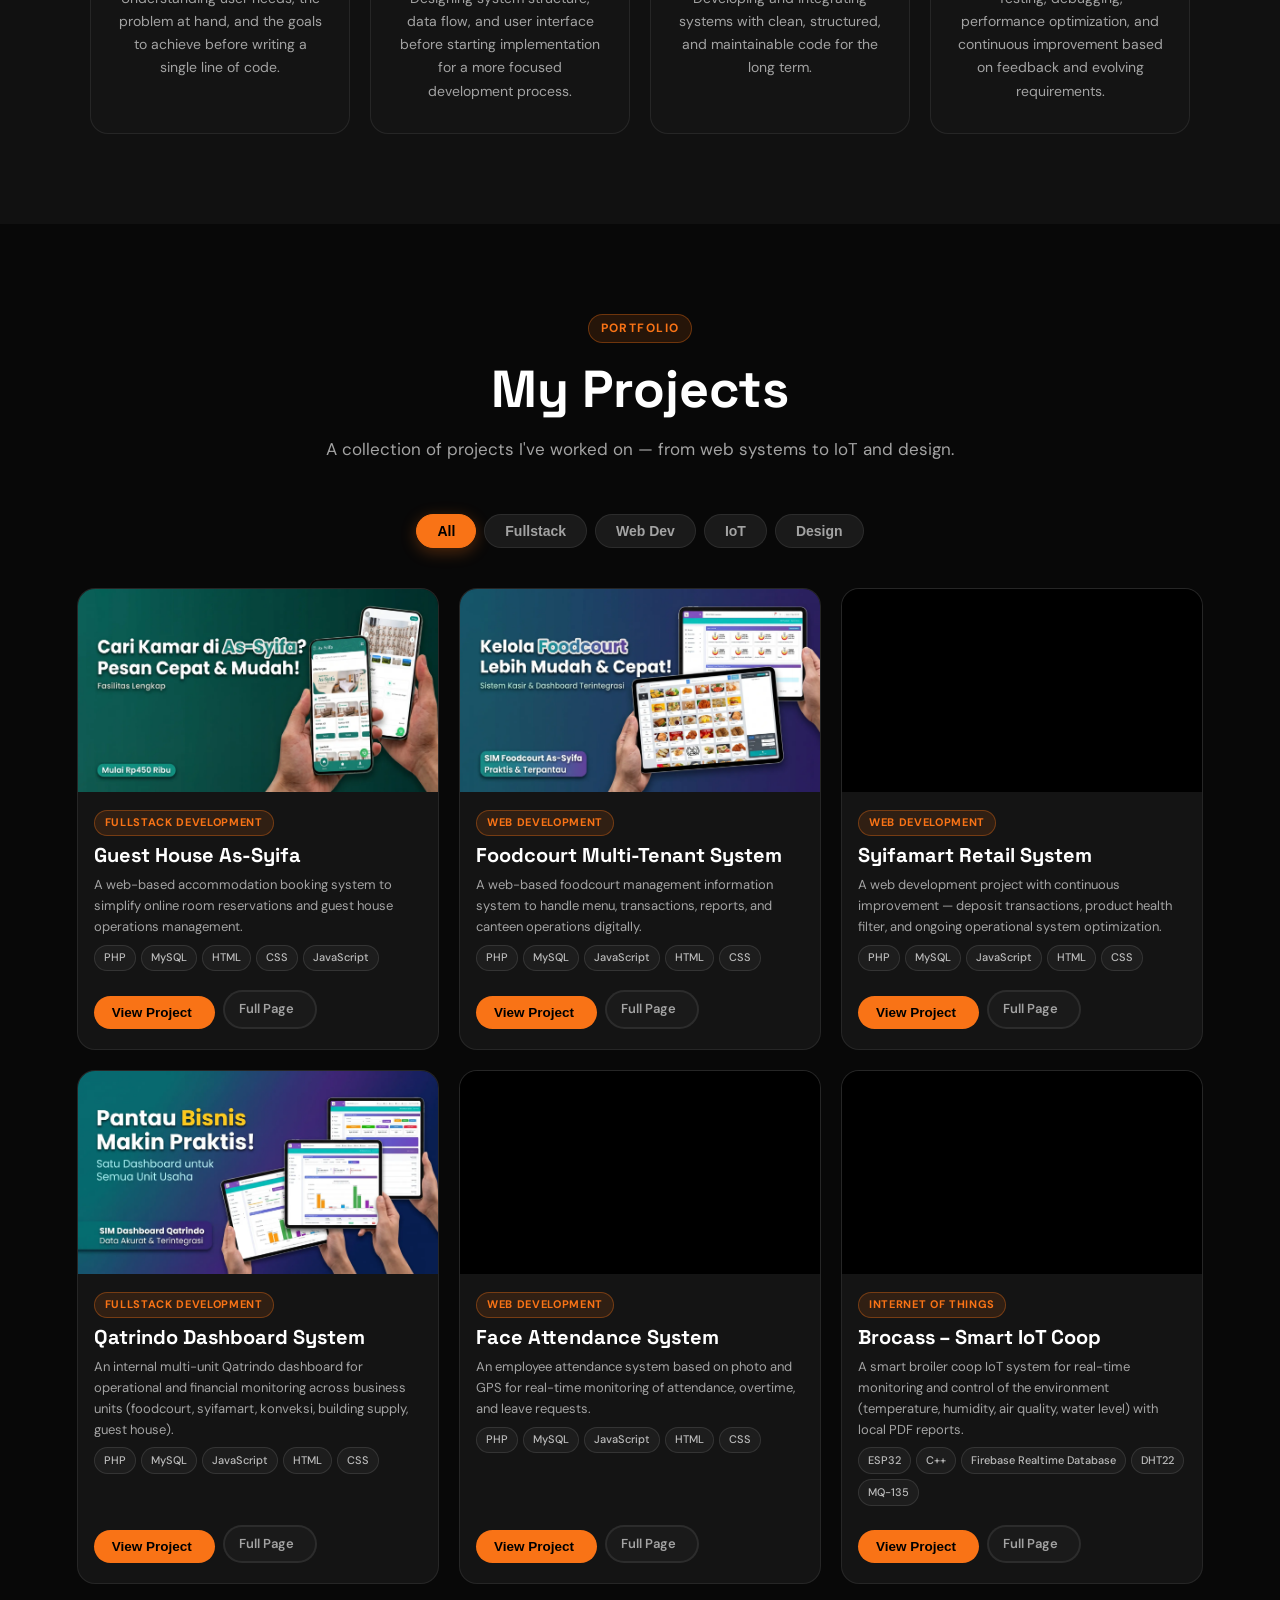
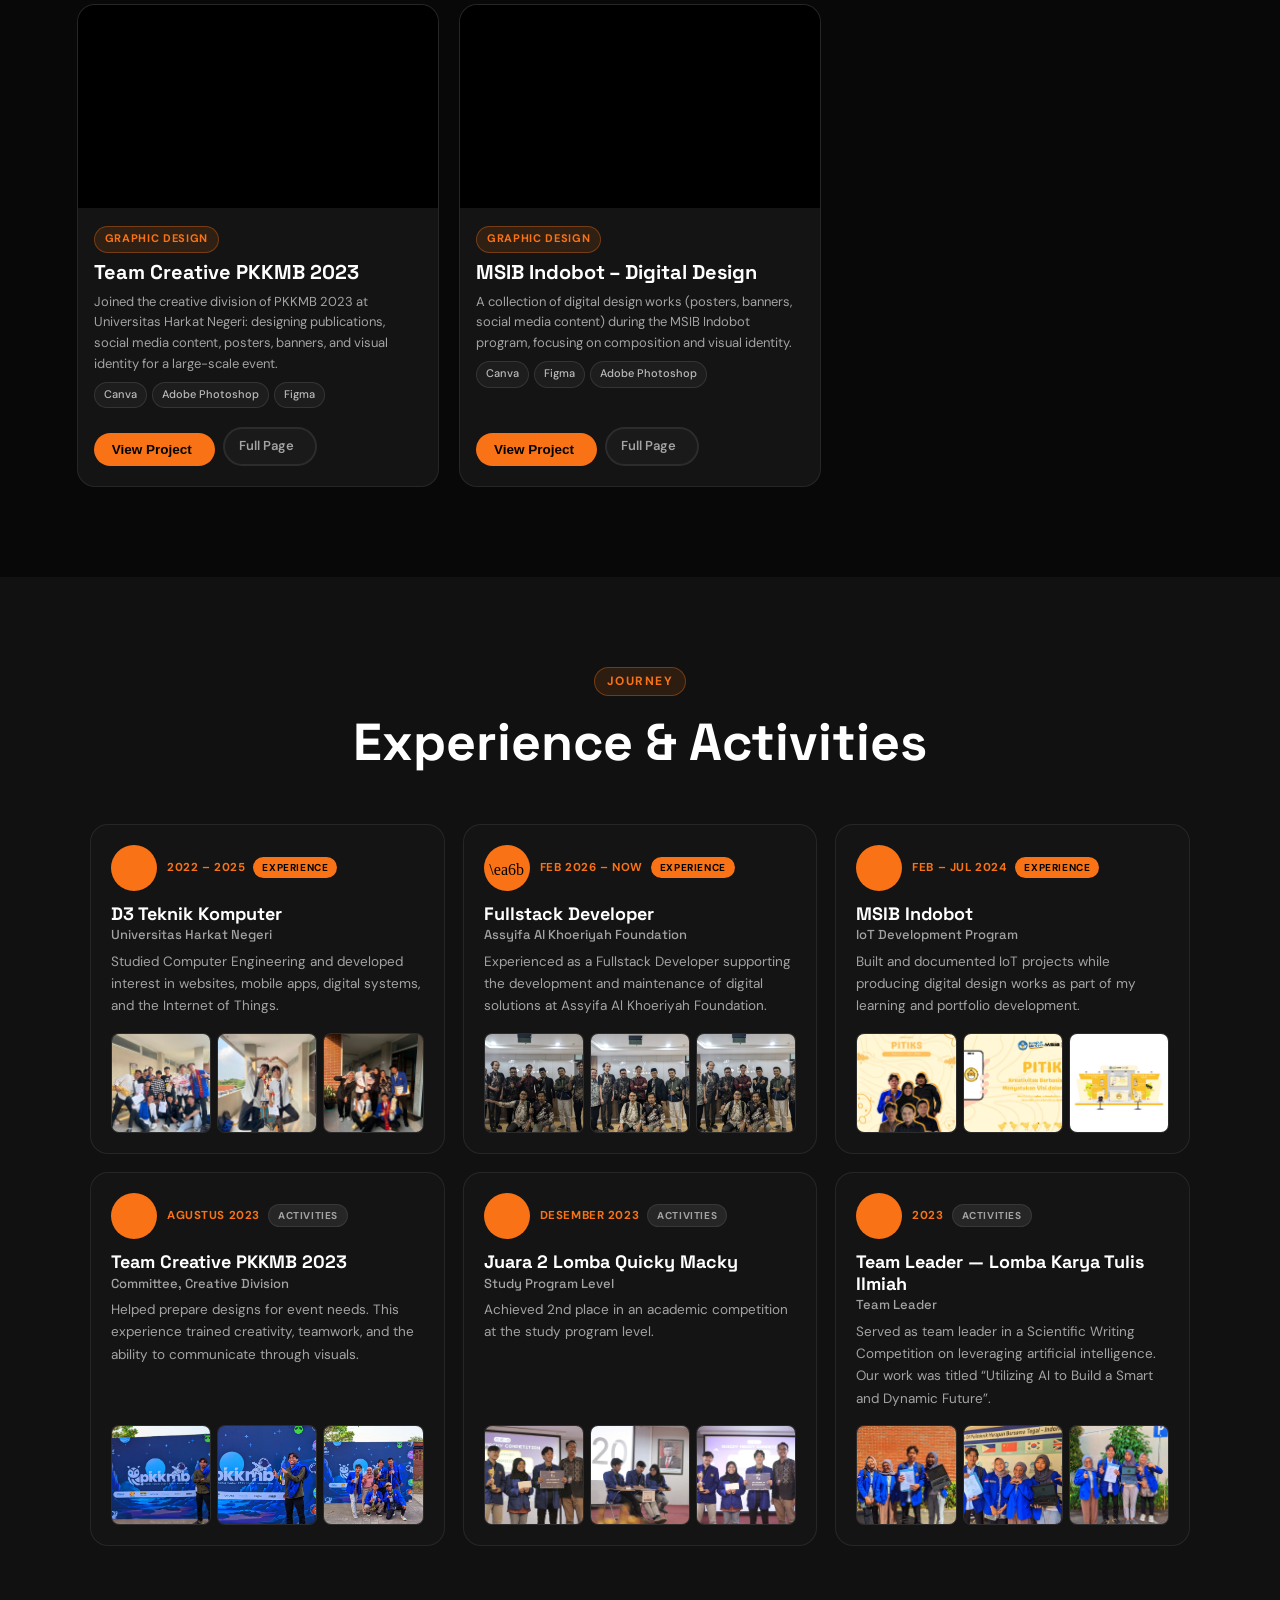
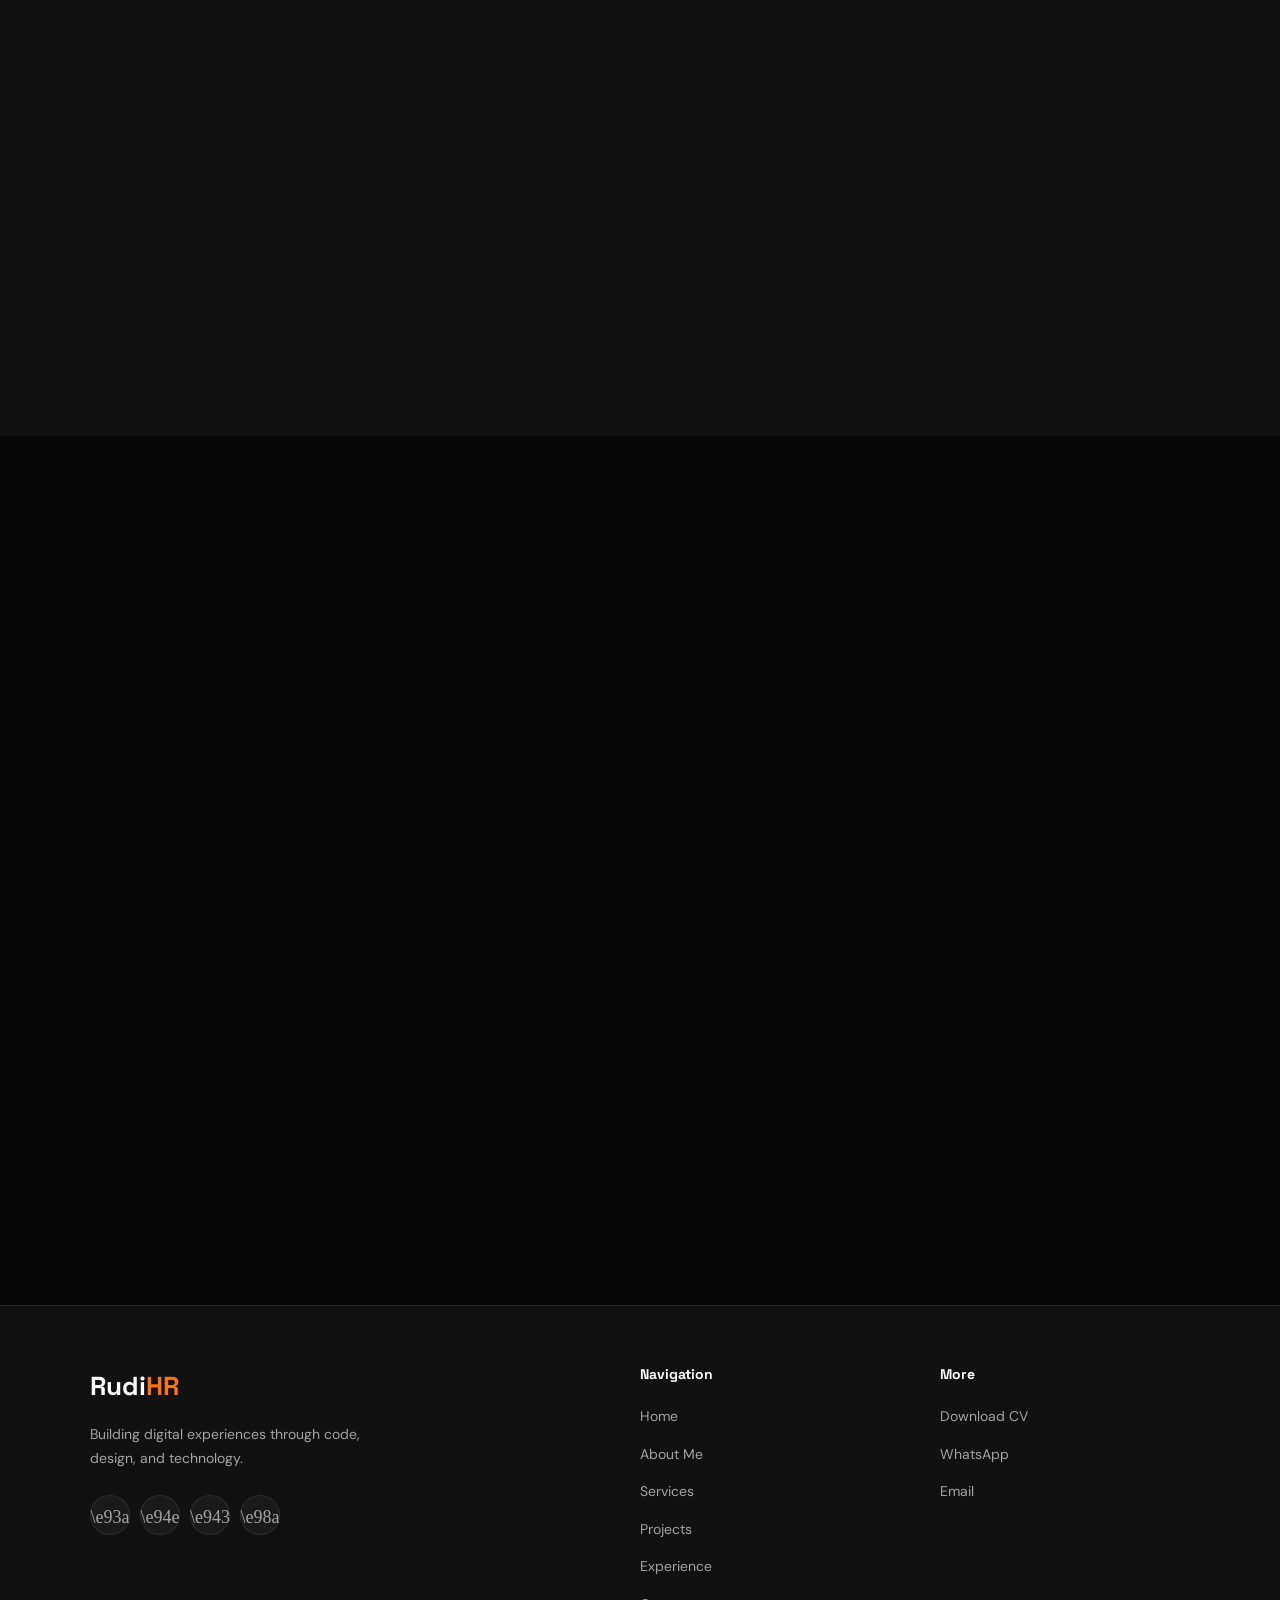
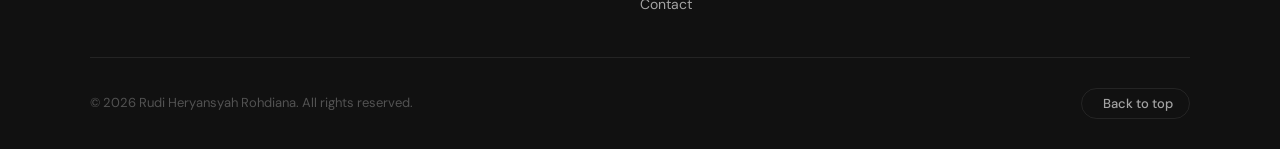
==== commit 24f06aae: "fix: update boxicons stylesheet references and optimize image loading attributes" ====
--- a/index.html
+++ b/index.html
@@ -13,7 +13,7 @@
 	<link rel="preconnect" href="https://fonts.googleapis.com">
 	<link rel="preconnect" href="https://fonts.gstatic.com" crossorigin>
 	<link href="https://fonts.googleapis.com/css2?family=DM+Sans:wght@400;500;600;700&family=Space+Grotesk:wght@500;600;700&display=swap" rel="stylesheet">
-	<link rel="stylesheet" href="https://unpkg.com/boxicons@2.1.4/css/boxicons.min.css">
+	<link rel="stylesheet" href="boxicons-subset.css">
 </head>
 <body>
 
@@ -113,7 +113,7 @@
 
 	<div class="home-img reveal-right">
 		<div class="hero-img-wrap">
-			<img src="images/banner.svg" alt="Rudi Heryansyah Rohdiana — Fullstack Developer illustration">
+			<img src="images/banner.svg" alt="Rudi Heryansyah Rohdiana — Fullstack Developer illustration" decoding="async" fetchpriority="high">
 		</div>
 	</div>
 </section>
@@ -122,7 +122,7 @@
 <section class="about" id="about">
 	<div class="about-img reveal-left">
 		<div class="about-img-wrap">
-			<img src="images/banner2.svg" alt="About Rudi Heryansyah Rohdiana">
+			<img src="images/banner2.svg" alt="About Rudi Heryansyah Rohdiana" decoding="async">
 		</div>
 	</div>
 
--- a/style.css
+++ b/style.css
@@ -183,8 +183,8 @@
   right: 0;
   padding: 1.8rem 6%;
   background: rgba(8, 8, 8, 0.85);
-  backdrop-filter: blur(16px);
-  -webkit-backdrop-filter: blur(16px);
+  backdrop-filter: blur(8px);
+  -webkit-backdrop-filter: blur(8px);
   border-bottom: 1px solid transparent;
   display: flex;
   justify-content: space-between;
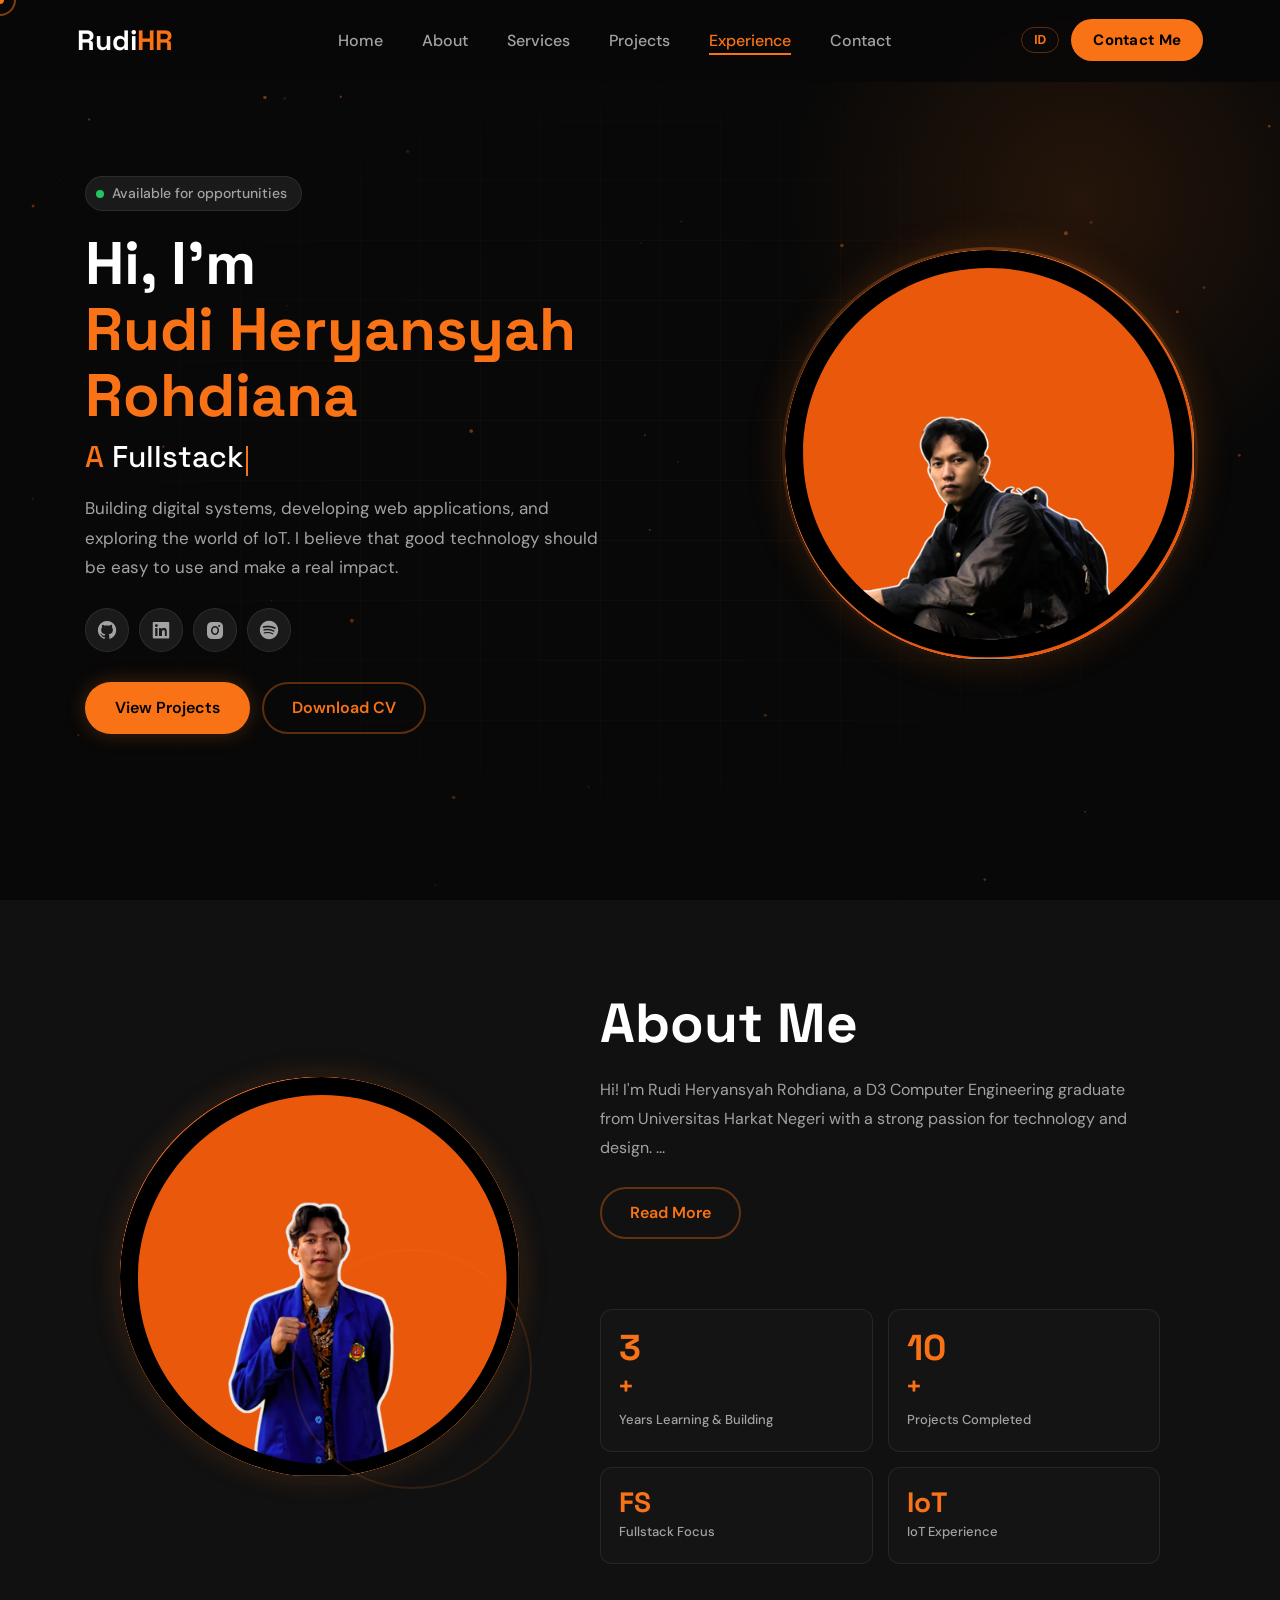
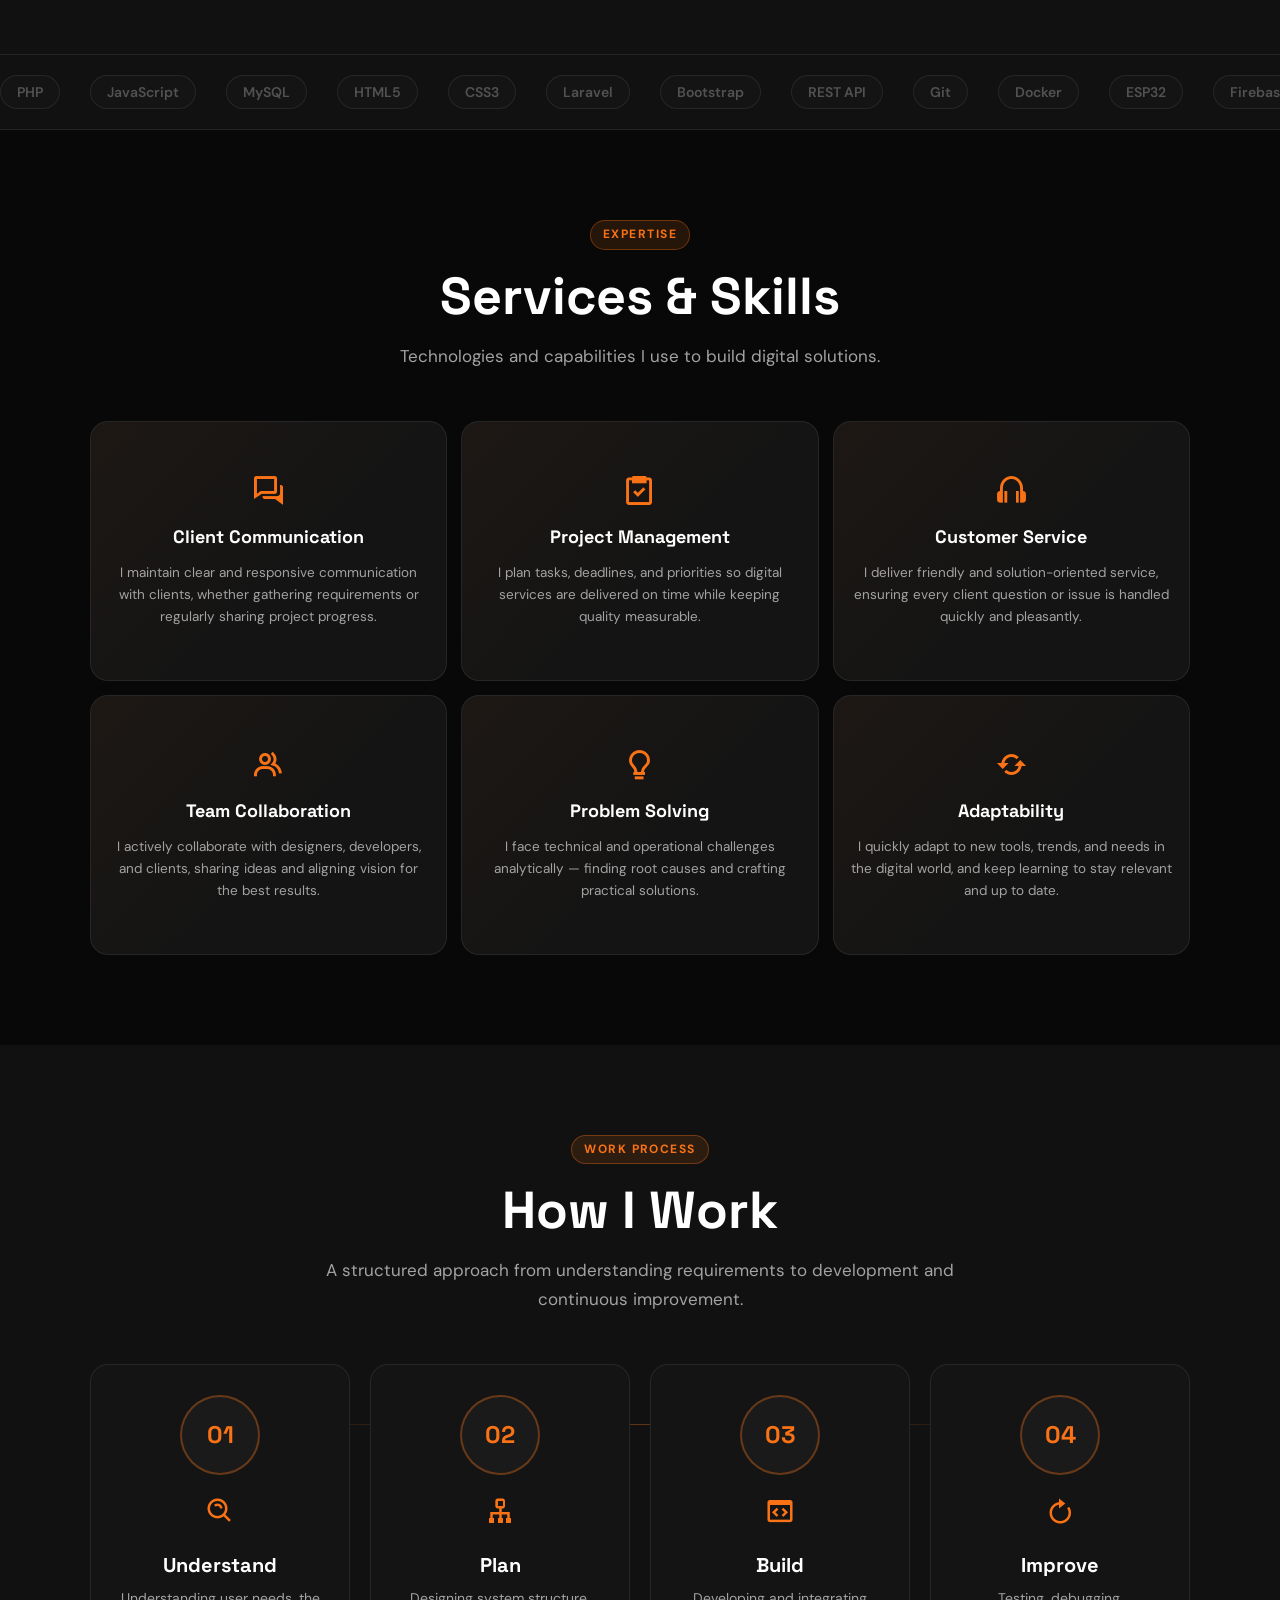
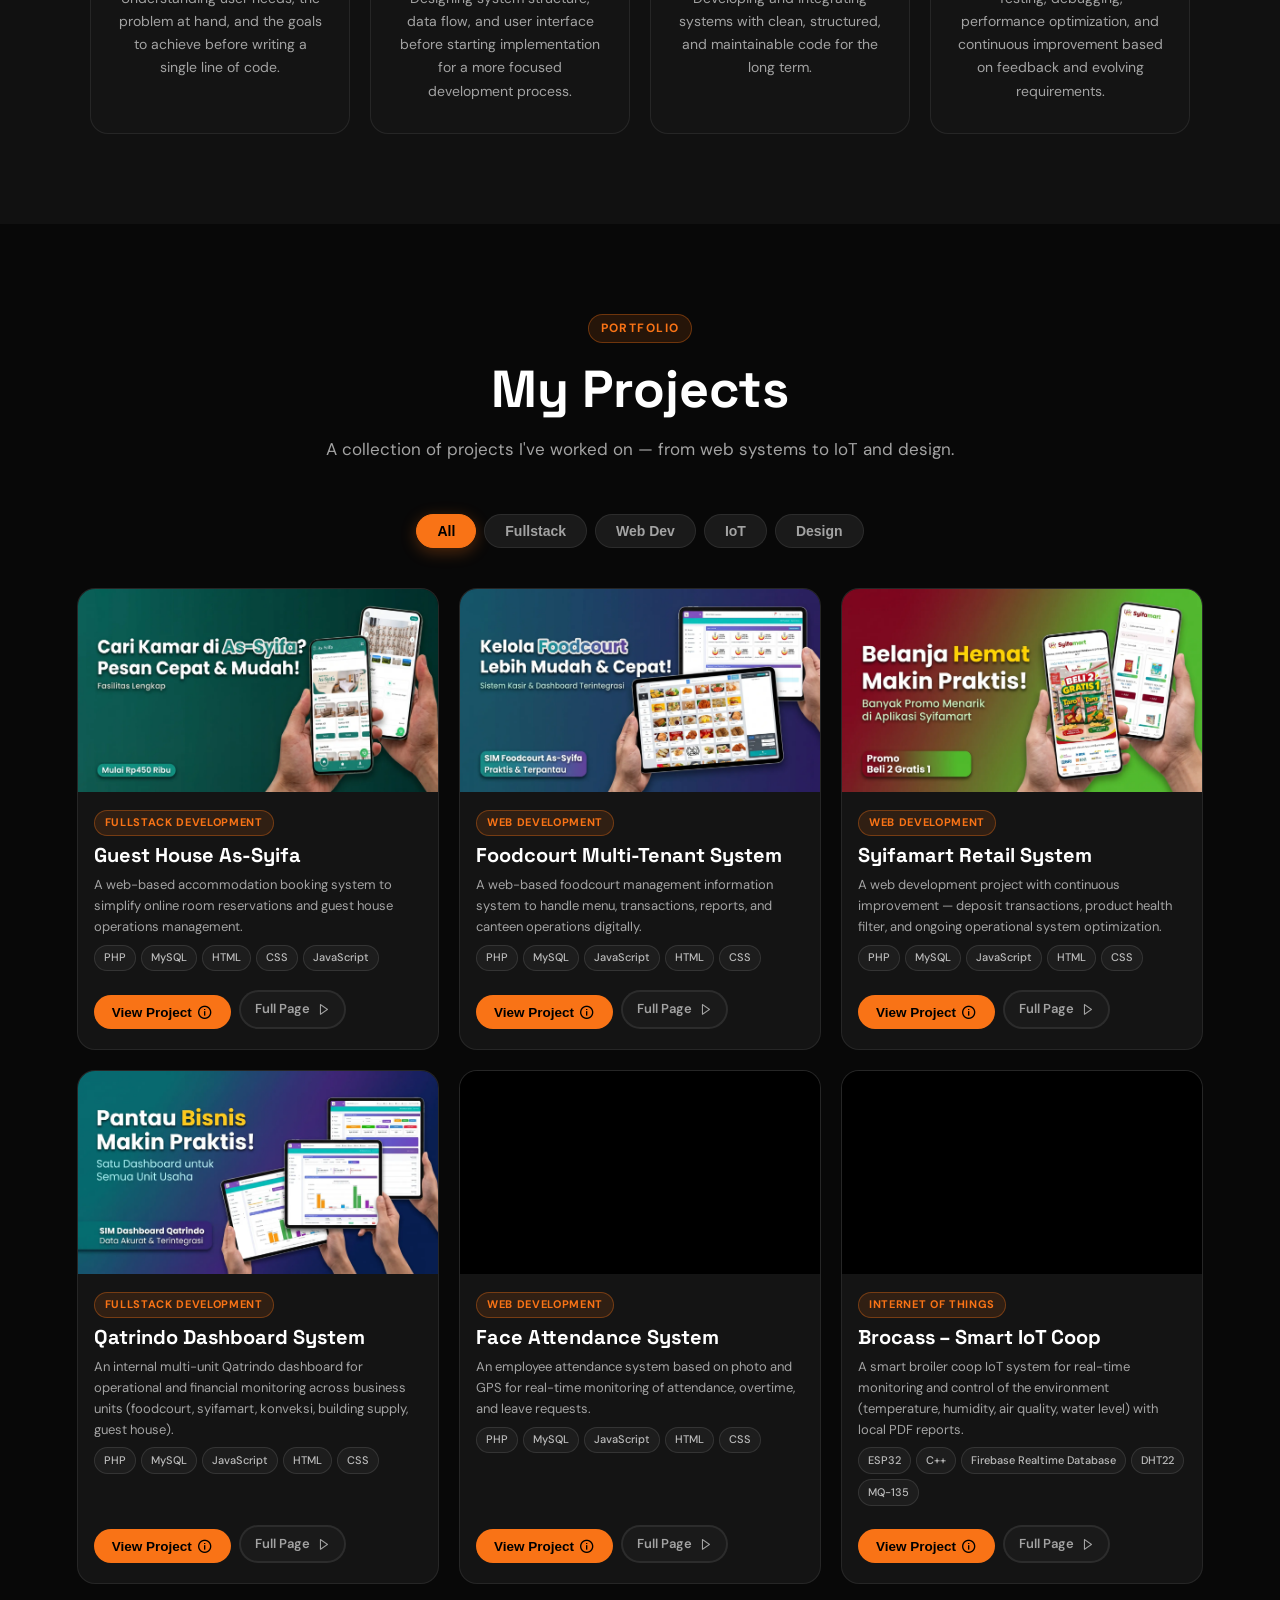
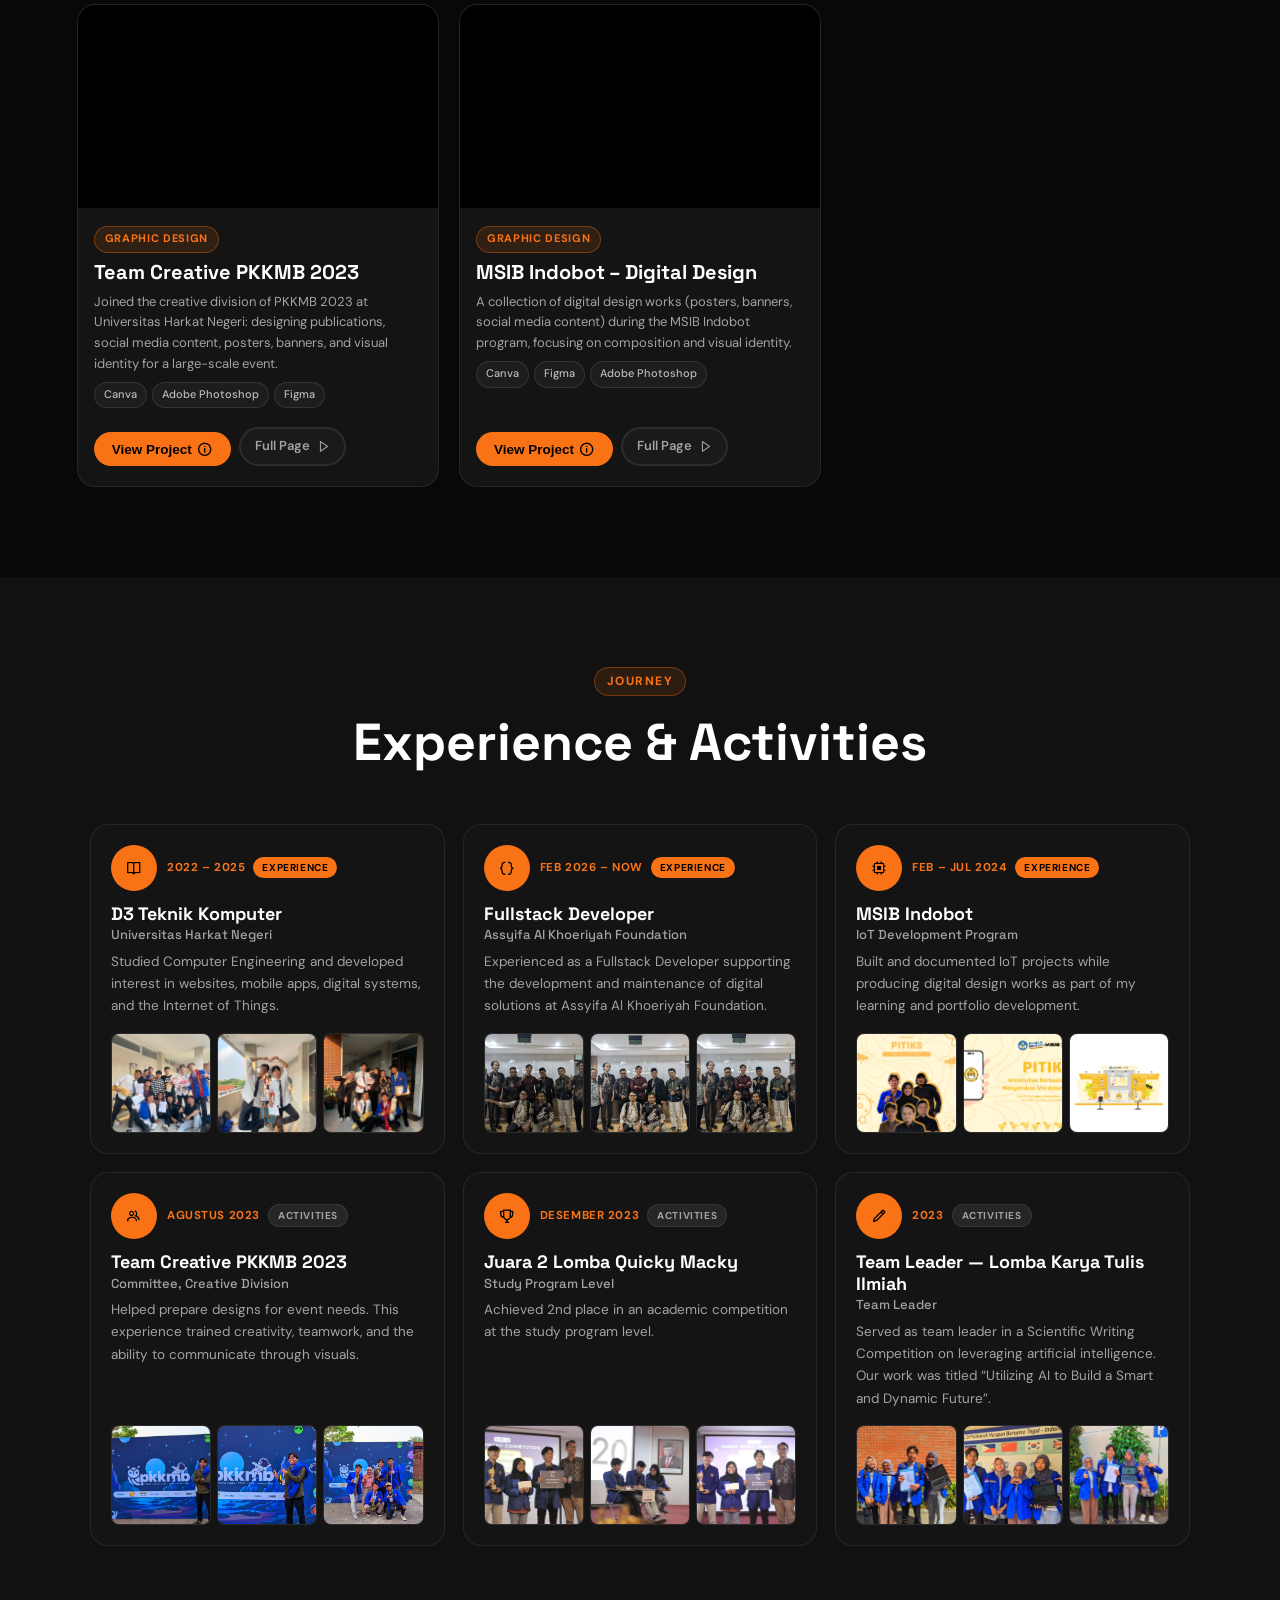
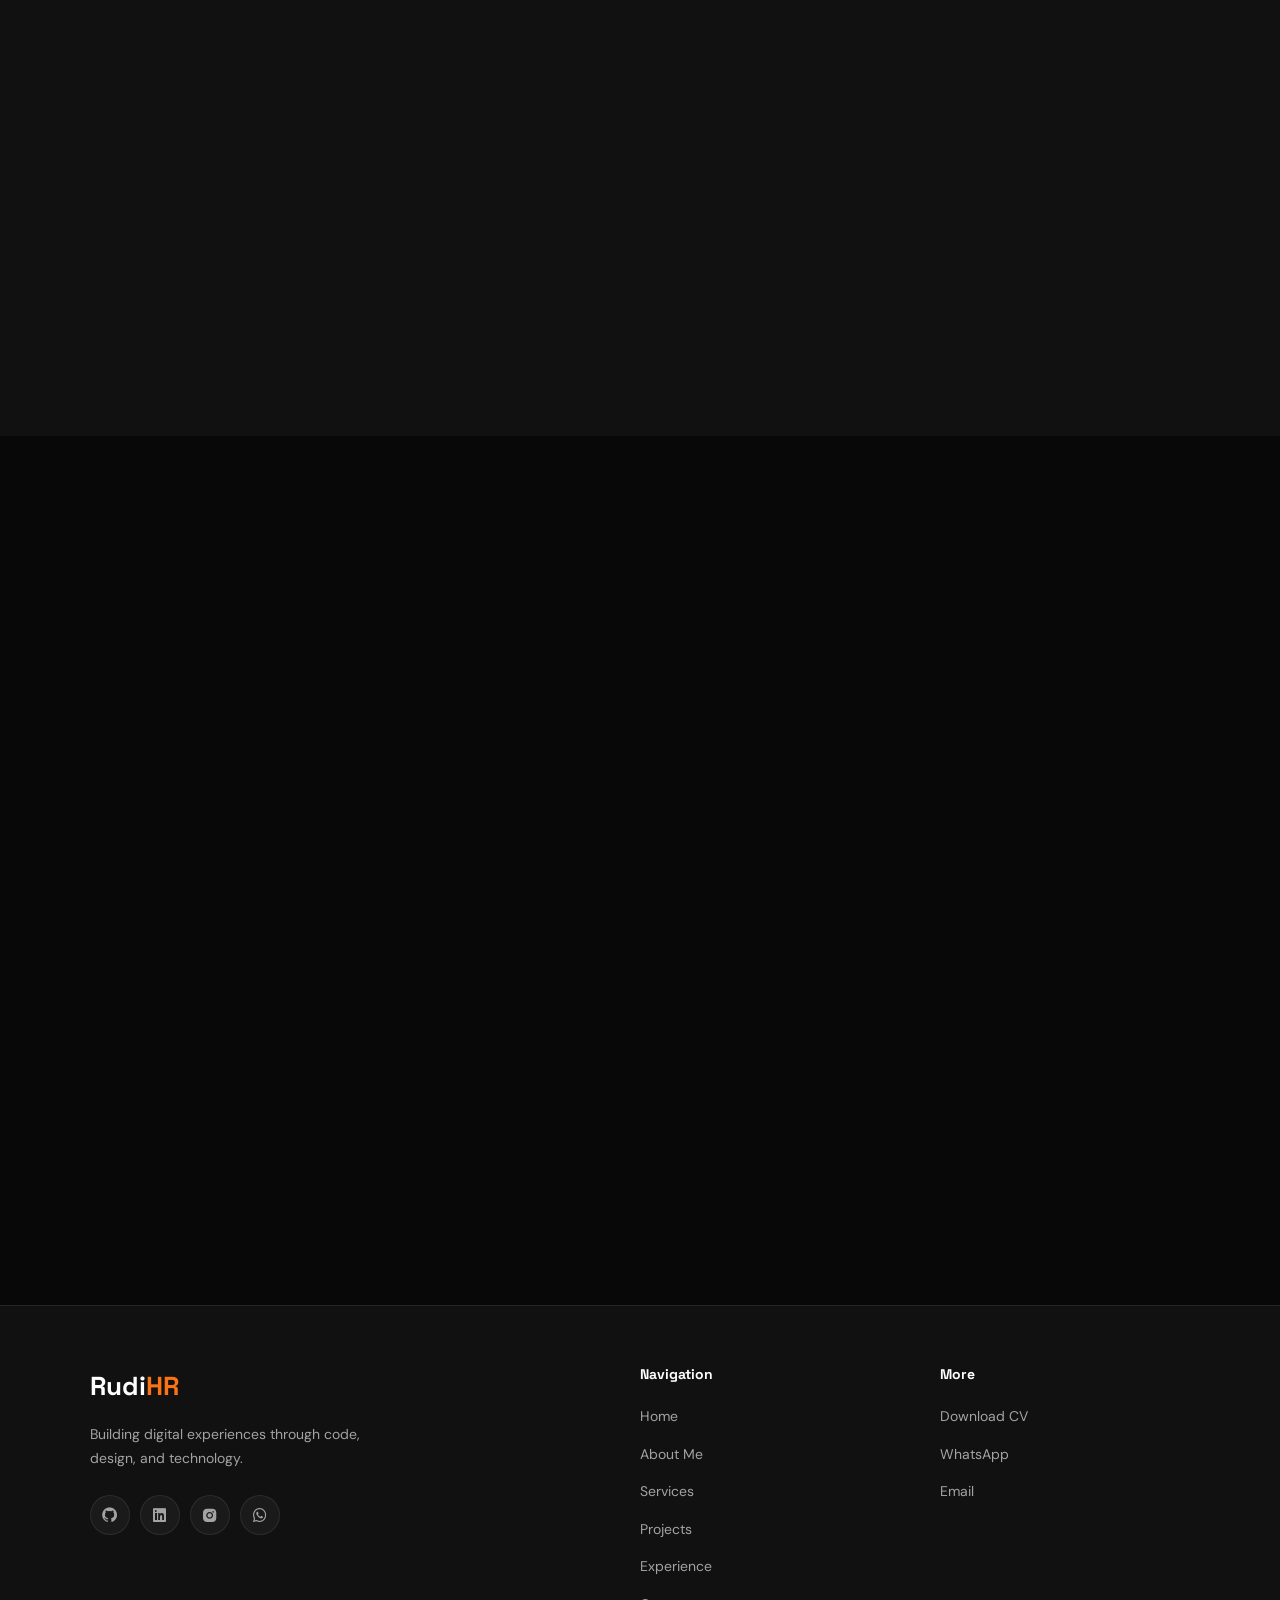
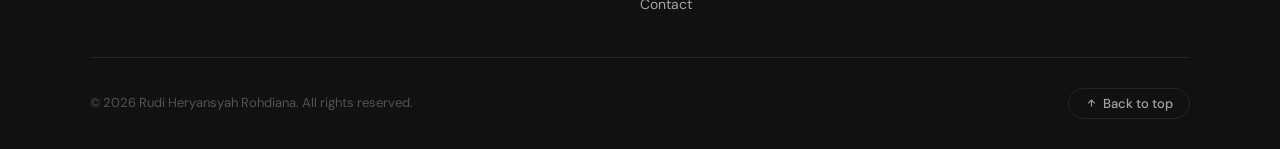
==== commit 83966880: "fix: update boxicons stylesheet references to include versioning for cache busting" ====
--- a/index.html
+++ b/index.html
@@ -13,7 +13,7 @@
 	<link rel="preconnect" href="https://fonts.googleapis.com">
 	<link rel="preconnect" href="https://fonts.gstatic.com" crossorigin>
 	<link href="https://fonts.googleapis.com/css2?family=DM+Sans:wght@400;500;600;700&family=Space+Grotesk:wght@500;600;700&display=swap" rel="stylesheet">
-	<link rel="stylesheet" href="boxicons-subset.css">
+	<link rel="stylesheet" href="boxicons-subset.css?v=2">
 </head>
 <body>
 
